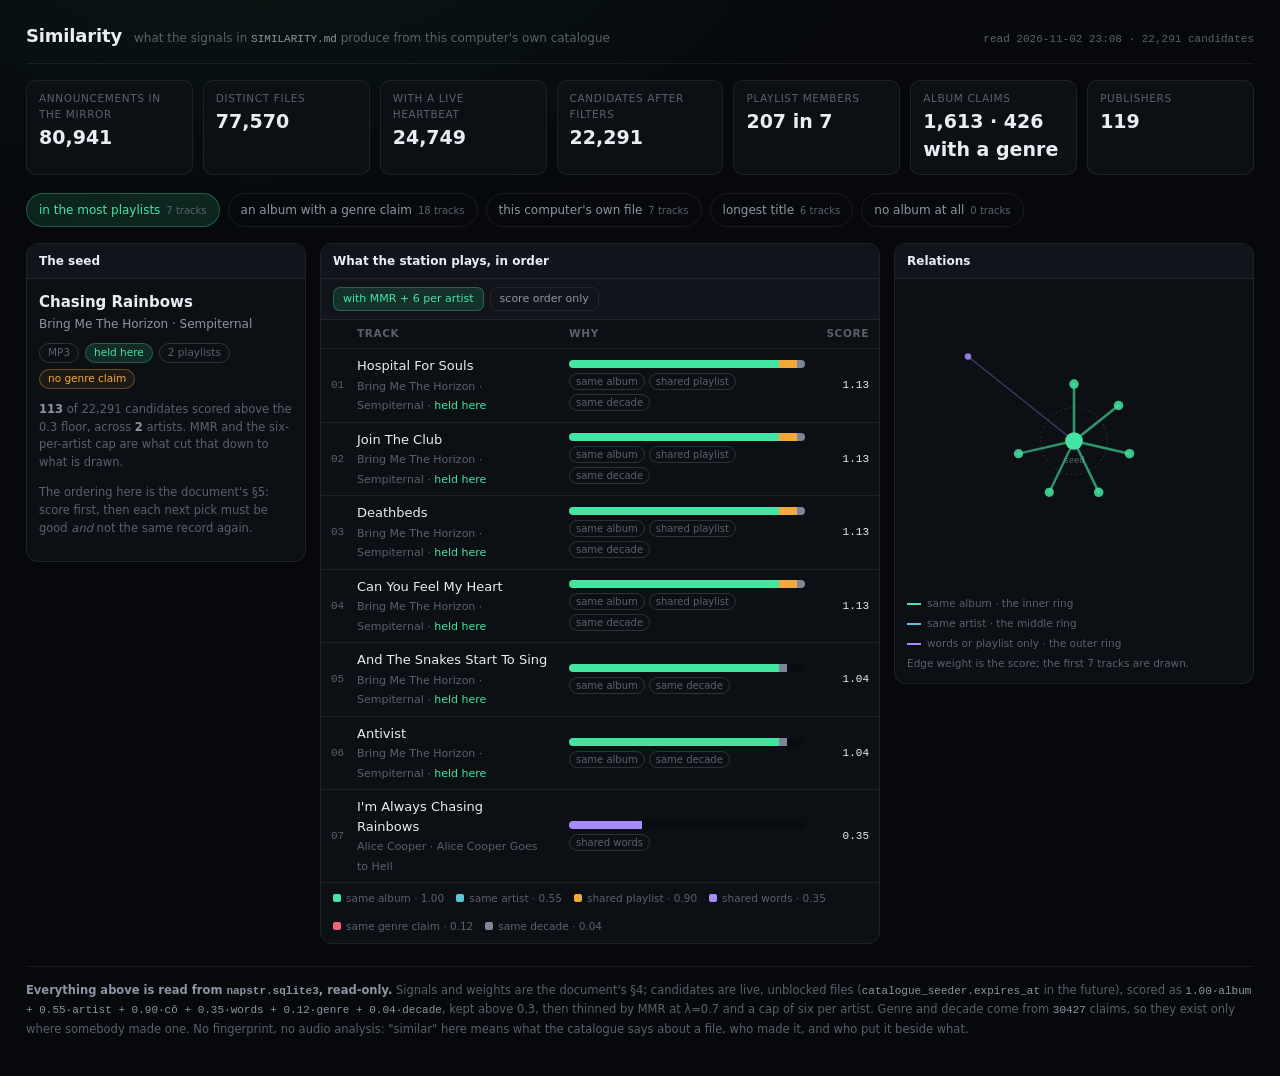
==== docs/similarity-demo.html @ 87693406 "Show what the similarity document produces, from the real catalogue The document is a design, and a " ====
<!doctype html>
<html lang="en">
  <head>
    <meta charset="utf-8" />
    <meta name="viewport" content="width=device-width, initial-scale=1" />
    <title>Deadwax similarity — what the catalogue actually produces</title>
    <style>
      :root {
        --bg: #06080b; --panel: #0c0f14; --raised: #11151b; --sunken: #090c10;
        --line: rgba(255, 255, 255, 0.075); --line-strong: rgba(255, 255, 255, 0.14);
        --text: #e9edf4; --muted: #8d95a5; --dim: #59616f;
        --accent: #43e5a0; --accent-soft: rgba(67, 229, 160, 0.13); --accent-line: rgba(67, 229, 160, 0.3);
        --warn: #f2a93b; --mono: ui-monospace, "Cascadia Mono", Consolas, monospace;
        --album: #43e5a0; --artist: #58c7d8; --co: #f2a93b; --words: #a68bff; --genre: #f2617a; --decade: #7d8798;
      }
      * { box-sizing: border-box; }
      body {
        margin: 0; background: radial-gradient(900px 500px at 20% -10%, rgba(67, 229, 160, 0.08), transparent 70%), var(--bg);
        color: var(--text); font: 13px/1.5 Inter, "Segoe UI", system-ui, sans-serif;
      }
      .wrap { max-width: 1720px; margin: 0 auto; padding: 22px 26px 40px; }
      header.top { display: flex; align-items: baseline; gap: 12px; padding-bottom: 14px; border-bottom: 1px solid var(--line); }
      header.top b { font-size: 18px; letter-spacing: -0.01em; }
      header.top small { color: var(--dim); font-size: 12px; }
      header.top .stamp { margin-inline-start: auto; color: var(--dim); font-family: var(--mono); font-size: 11px; }
      .strip { display: grid; grid-template-columns: repeat(auto-fit, minmax(150px, 1fr)); gap: 10px; margin: 16px 0 18px; }
      .kpi { padding: 10px 12px; background: var(--panel); border: 1px solid var(--line); border-radius: 10px; }
      .kpi span { display: block; color: var(--dim); font-size: 10.5px; letter-spacing: .06em; text-transform: uppercase; }
      .kpi b { font-size: 19px; font-weight: 600; }
      .chips { display: flex; flex-wrap: wrap; gap: 8px; margin-bottom: 16px; }
      .chip {
        padding: 7px 12px; border-radius: 999px; border: 1px solid var(--line); background: transparent;
        color: var(--muted); font: inherit; font-size: 12px; cursor: pointer;
      }
      .chip.on { color: var(--accent); border-color: var(--accent-line); background: var(--accent-soft); }
      .chip small { color: var(--dim); margin-inline-start: 6px; }
      .grid { display: grid; grid-template-columns: minmax(0, 280px) minmax(0, 1fr) minmax(0, 360px); gap: 14px; align-items: start; }
      /* A narrow window puts the relation map under the list rather than leaving
         the station three hundred pixels wide. */
      @media (max-width: 1250px) {
        .grid { grid-template-columns: minmax(0, 240px) minmax(0, 1fr); }
        .grid > section:last-child { grid-column: 1 / -1; }
        .grid > section:last-child #map svg { max-width: 460px; margin: 0 auto; display: block; }
      }
      @media (max-width: 780px) {
        .grid { grid-template-columns: minmax(0, 1fr); }
        .grid > section:last-child { grid-column: auto; }
      }
      .card { background: var(--panel); border: 1px solid var(--line); border-radius: 12px; overflow: hidden; }
      .card > h2 {
        margin: 0; padding: 8px 12px; border-bottom: 1px solid var(--line);
        background: var(--raised); font-size: 12px; font-weight: 600;
      }
      .card .body { padding: 12px; }
      .seed-title { font-size: 15px; font-weight: 600; }
      .seed-sub { color: var(--muted); font-size: 12px; margin-top: 2px; }
      .facts { display: flex; flex-wrap: wrap; gap: 6px; margin-top: 10px; }
      .fact { padding: 1px 8px; border: 1px solid var(--line-strong); border-radius: 999px; color: var(--dim); font-size: 10.5px; }
      .fact.on { color: var(--accent); border-color: var(--accent-line); background: var(--accent-soft); }
      .fact.off { color: var(--warn); border-color: rgba(242, 169, 59, .35); background: rgba(242, 169, 59, .08); }
      .note { margin-top: 12px; color: var(--dim); font-size: 11.5px; line-height: 1.55; }
      .note b { color: var(--muted); font-weight: 600; }
      .modes { display: flex; gap: 6px; padding: 8px 12px; border-bottom: 1px solid var(--line); background: var(--raised); }
      .modes button {
        padding: 3px 9px; border-radius: 7px; border: 1px solid var(--line); background: none;
        color: var(--muted); font: inherit; font-size: 11px; cursor: pointer;
      }
      .modes button.on { color: var(--accent); border-color: var(--accent-line); background: var(--accent-soft); }
      table { width: 100%; border-collapse: collapse; table-layout: fixed; }
      th { padding: 6px 10px; text-align: start; color: var(--dim); font-size: 10.5px; font-weight: 600; letter-spacing: .06em; text-transform: uppercase; border-bottom: 1px solid var(--line); }
      td { padding: 7px 10px; border-bottom: 1px solid var(--line); vertical-align: middle; }
      tr:last-child td { border-bottom: 0; }
      .num { width: 26px; color: var(--dim); font-family: var(--mono); font-size: 11px; }
      .track b { display: block; font-weight: 500; }
      .track small { color: var(--dim); font-size: 11px; }
      .bar { display: flex; height: 8px; border-radius: 999px; overflow: hidden; background: var(--sunken); width: 100%; }
      .bar i { display: block; height: 100%; }
      .score { text-align: end; white-space: nowrap; font-family: var(--mono); font-size: 11px; color: var(--text); }
      .legend { display: flex; flex-wrap: wrap; gap: 12px; padding: 8px 12px; border-top: 1px solid var(--line); color: var(--dim); font-size: 10.5px; }
      .legend i { display: inline-block; width: 8px; height: 8px; border-radius: 2px; margin-inline-end: 5px; }
      .empty { padding: 22px 14px; color: var(--dim); text-align: center; }
      svg .edge { stroke-linecap: round; }
      svg text { fill: var(--dim); font-size: 9px; font-family: var(--mono); }
      .map-legend { display: flex; flex-direction: column; gap: 4px; padding: 0 12px 12px; color: var(--dim); font-size: 10.5px; }
      .map-legend i { display: inline-block; width: 14px; height: 2px; margin-inline-end: 6px; vertical-align: middle; }
      .why { display: flex; flex-wrap: wrap; gap: 4px; margin-top: 5px; }
      .why span { padding: 0 6px; border: 1px solid var(--line-strong); border-radius: 999px; color: var(--dim); font-size: 10px; white-space: nowrap; }
      footer { margin-top: 22px; color: var(--dim); font-size: 11.5px; line-height: 1.6; border-top: 1px solid var(--line); padding-top: 14px; }
      footer b { color: var(--muted); }
      code { color: var(--muted); font-family: var(--mono); font-size: 11px; }
    </style>
  </head>
  <body>
    <div class="wrap">
      <header class="top">
        <b>Similarity</b>
        <small>what the signals in <code>SIMILARITY.md</code> produce from this computer's own catalogue</small>
        <span class="stamp" id="stamp"></span>
      </header>

      <div class="strip" id="strip"></div>
      <div class="chips" id="chips"></div>

      <div class="grid">
        <section class="card">
          <h2>The seed</h2>
          <div class="body" id="seed"></div>
        </section>

        <section class="card">
          <h2>What the station plays, in order</h2>
          <div class="modes" id="modes"></div>
          <table>
            <thead><tr><th class="num"></th><th style="width:38%">Track</th><th style="width:auto">Why</th><th style="width:64px;text-align:end">Score</th></tr></thead>
            <tbody id="rows"></tbody>
          </table>
          <div class="legend" id="legend"></div>
        </section>

        <section class="card">
          <h2>Relations</h2>
          <div class="body" style="padding-bottom:0"><div id="map"></div></div>
          <div class="map-legend" id="mapLegend"></div>
        </section>
      </div>

      <footer id="footer"></footer>
    </div>

    <script id="data" type="application/json">{
 "generatedAt": "2026-11-02 23:08",
 "weights": {
  "album": 1.0,
  "artist": 0.55,
  "co": 0.9,
  "words": 0.35,
  "genre": 0.12,
  "decade": 0.04
 },
 "floor": 0.3,
 "mmr": 0.7,
 "inventory": {
  "announcements": 80941,
  "distinctFiles": 77570,
  "withHeartbeat": 24749,
  "candidates": 22291,
  "playlists": 7,
  "playlistMembers": 207,
  "albumClaims": 1613,
  "albumsWithGenre": 426,
  "localFiles": 3191,
  "authors": 119
 },
 "seeds": [
  {
   "label": "in the most playlists",
   "fileId": "7711cdb60b5cb459e7b67d92c53d3a8ac393589c94df16e5588359623616b204",
   "title": "Chasing Rainbows",
   "artist": "Bring Me The Horizon",
   "album": "Sempiternal",
   "format": "MP3",
   "local": true,
   "playlists": 2,
   "genre": "",
   "candidatesAboveFloor": 113,
   "artistsAboveFloor": 2,
   "raw": [
    {
     "fileId": "f35975595b1908e1fe745bef2d6c3eb0339e9231aa3fdbfcd1ba81eb8658a858",
     "parts": {
      "album": 1.0,
      "co": 0.08571428571428573,
      "decade": 0.04
     },
     "score": 1.1257,
     "title": "Hospital For Souls",
     "artist": "Bring Me The Horizon",
     "album": "Sempiternal",
     "format": "MP3",
     "local": true
    },
    {
     "fileId": "c2782d8a13240df974df1314ca14f13d91ab606160c4cb0734193cbcddf23a07",
     "parts": {
      "album": 1.0,
      "co": 0.08571428571428573,
      "decade": 0.04
     },
     "score": 1.1257,
     "title": "Join The Club",
     "artist": "Bring Me The Horizon",
     "album": "Sempiternal",
     "format": "MP3",
     "local": true
    },
    {
     "fileId": "5c4984a1d29badafd92f5075010565c534988786efbfc88745caa8a93e073d22",
     "parts": {
      "album": 1.0,
      "co": 0.08571428571428573,
      "decade": 0.04
     },
     "score": 1.1257,
     "title": "Deathbeds",
     "artist": "Bring Me The Horizon",
     "album": "Sempiternal",
     "format": "MP3",
     "local": true
    },
    {
     "fileId": "acbe0ae76d1484fe6afacbae5898b43c2e3be56c2b5740bcbe0db4fac5802be3",
     "parts": {
      "album": 1.0,
      "co": 0.08571428571428573,
      "decade": 0.04
     },
     "score": 1.1257,
     "title": "Can You Feel My Heart",
     "artist": "Bring Me The Horizon",
     "album": "Sempiternal",
     "format": "MP3",
     "local": true
    },
    {
     "fileId": "3343fbc0588316b06a534710c046804e272998460580d0f329a921f55ecbe715",
     "parts": {
      "album": 1.0,
      "decade": 0.04
     },
     "score": 1.04,
     "title": "And The Snakes Start To Sing",
     "artist": "Bring Me The Horizon",
     "album": "Sempiternal",
     "format": "MP3",
     "local": true
    },
    {
     "fileId": "cff21edd9f43525729a372ccf31892176c3cf2191eab6d6b9f045b2109dcbac1",
     "parts": {
      "album": 1.0,
      "decade": 0.04
     },
     "score": 1.04,
     "title": "Antivist",
     "artist": "Bring Me The Horizon",
     "album": "Sempiternal",
     "format": "MP3",
     "local": true
    },
    {
     "fileId": "177b2ec90c9dd39ed23e148bacf4f56a559f3469836975d878c0799db1ada899",
     "parts": {
      "album": 1.0,
      "decade": 0.04
     },
     "score": 1.04,
     "title": "Go To Hell, For Heaven's Sake",
     "artist": "Bring Me The Horizon",
     "album": "Sempiternal",
     "format": "MP3",
     "local": true
    },
    {
     "fileId": "8edd82f776d74c23b446672716fbeb42ca1ce06fe5b02da83f339e7b2e83e14c",
     "parts": {
      "album": 1.0,
      "decade": 0.04
     },
     "score": 1.04,
     "title": "Sleepwalking",
     "artist": "Bring Me The Horizon",
     "album": "Sempiternal",
     "format": "MP3",
     "local": true
    },
    {
     "fileId": "95a58405b3fda14aa5497fcaab531ea077b6e607984bf968b8375d86223b73e1",
     "parts": {
      "album": 1.0,
      "decade": 0.04
     },
     "score": 1.04,
     "title": "Seen It All Before",
     "artist": "Bring Me The Horizon",
     "album": "Sempiternal",
     "format": "MP3",
     "local": true
    },
    {
     "fileId": "fdc5fbad0d63fe16057016ac4f9f2a6bfaa5cbc0026d80512156093fbdad9884",
     "parts": {
      "album": 1.0,
      "decade": 0.04
     },
     "score": 1.04,
     "title": "The House Of Wolves",
     "artist": "Bring Me The Horizon",
     "album": "Sempiternal",
     "format": "MP3",
     "local": true
    },
    {
     "fileId": "c5be98281739cb58f9a6721faef29d25cac915a3aacf55ff53ecb30e937ae623",
     "parts": {
      "album": 1.0,
      "decade": 0.04
     },
     "score": 1.04,
     "title": "Crooked Young",
     "artist": "Bring Me The Horizon",
     "album": "Sempiternal",
     "format": "MP3",
     "local": true
    },
    {
     "fileId": "6ac02092ea908c6b3b58ef36d8387110473d091e363d0396a85648cccade100c",
     "parts": {
      "album": 1.0,
      "decade": 0.04
     },
     "score": 1.04,
     "title": "Shadow Moses",
     "artist": "Bring Me The Horizon",
     "album": "Sempiternal",
     "format": "MP3",
     "local": true
    },
    {
     "fileId": "21b6bd531ac4a98ffe10b35c95840afa9ee9d7e400004dde10f1f4d7cfc6f920",
     "parts": {
      "album": 1.0,
      "decade": 0.04
     },
     "score": 1.04,
     "title": "Empire (Let Them Sing)",
     "artist": "Bring Me The Horizon",
     "album": "Sempiternal",
     "format": "MP3",
     "local": true
    },
    {
     "fileId": "c7fce3b9e9210c0ac76b303bd656575f90de2610cdfa1600e151c230215110ad",
     "parts": {
      "artist": 0.55,
      "co": 0.08571428571428573,
      "decade": 0.04
     },
     "score": 0.6757,
     "title": "I Don't Know What To Say",
     "artist": "Bring Me The Horizon",
     "album": "Amo",
     "format": "MP3",
     "local": true
    },
    {
     "fileId": "77b50b88ca812d9e0f7b932651d4a356523ccdba5988d8db914e64157909d7de",
     "parts": {
      "artist": 0.55,
      "co": 0.08571428571428573,
      "decade": 0.04
     },
     "score": 0.6757,
     "title": "Heavy Metal",
     "artist": "Bring Me The Horizon",
     "album": "Amo",
     "format": "MP3",
     "local": true
    },
    {
     "fileId": "bbd2b57c2fa6e7ada0186f22f79bce23e5f096ea8a8bc4a98a9835c05fd6bef4",
     "parts": {
      "artist": 0.55,
      "co": 0.08571428571428573,
      "decade": 0.04
     },
     "score": 0.6757,
     "title": "Crucify Me",
     "artist": "Bring Me The Horizon",
     "album": "There Is A Hell Believe Me I've Seen It. There Is a Heaven Let's Keep It A Secret.",
     "format": "MP3",
     "local": true
    },
    {
     "fileId": "96ca9ed5731ffd45c7443e44d45dfd8ef56dabd43c7cdf365d1e6a0a6a33cfc7",
     "parts": {
      "artist": 0.55,
      "co": 0.08571428571428573,
      "decade": 0.04
     },
     "score": 0.6757,
     "title": "Oh No",
     "artist": "Bring Me The Horizon",
     "album": "That's The Spirit",
     "format": "MP3",
     "local": true
    },
    {
     "fileId": "6a0477bb4f2cc72c6d25620a1ac5cf29d28be0fa004cf06797cc3c22dfc8a433",
     "parts": {
      "artist": 0.55,
      "co": 0.08571428571428573,
      "decade": 0.04
     },
     "score": 0.6757,
     "title": "The Fox And The Wolf",
     "artist": "Bring Me The Horizon",
     "album": "There Is A Hell Believe Me I've Seen It. There Is a Heaven Let's Keep It A Secret.",
     "format": "MP3",
     "local": true
    },
    {
     "fileId": "6e4c312e7184af92fa2df1ff7fbd7c963451af0cbd6bba8d301fcf2cc4cca0b5",
     "parts": {
      "artist": 0.55,
      "co": 0.08571428571428573,
      "decade": 0.04
     },
     "score": 0.6757,
     "title": "Mother Tongue",
     "artist": "Bring Me The Horizon",
     "album": "Amo",
     "format": "MP3",
     "local": true
    },
    {
     "fileId": "f77670e2cb1641455da8aad30c55179c6a04fedcda4b92d44f117aa8d6d08585",
     "parts": {
      "artist": 0.55,
      "co": 0.08571428571428573
     },
     "score": 0.6357,
     "title": "R.I.P. (Duskcore Remix)",
     "artist": "Bring Me The Horizon",
     "album": "Post Human: Nex Gen",
     "format": "MP3",
     "local": true
    },
    {
     "fileId": "35c6253e10668c7d60dc0fce96bb52bbf35cb2eda725fe85deb7000520b69374",
     "parts": {
      "artist": 0.55,
      "co": 0.08571428571428573
     },
     "score": 0.6357,
     "title": "(OST) P.U.S.S.-E",
     "artist": "Bring Me The Horizon",
     "album": "Post Human: Nex Gen",
     "format": "MP3",
     "local": true
    },
    {
     "fileId": "4ef0adb362ffcf2117eb5533224700f7bd5c63a4f7e2d60c643632c5a3eb97ef",
     "parts": {
      "artist": 0.55,
      "co": 0.08571428571428573
     },
     "score": 0.6357,
     "title": "Die4U",
     "artist": "Bring Me The Horizon",
     "album": "Post Human: Nex Gen",
     "format": "MP3",
     "local": true
    },
    {
     "fileId": "b81cea90556cdb4244ac5c51c34f739851deb3cc059c303ef942b63f0178f6ec",
     "parts": {
      "artist": 0.55,
      "co": 0.08571428571428573
     },
     "score": 0.6357,
     "title": "Dig It",
     "artist": "Bring Me The Horizon",
     "album": "Post Human: Nex Gen",
     "format": "MP3",
     "local": true
    },
    {
     "fileId": "681124b0be0767a2d764a45f668252b7629fb2c6acc8331510837102f1ddd348",
     "parts": {
      "artist": 0.55,
      "co": 0.08571428571428573
     },
     "score": 0.6357,
     "title": "Amen!",
     "artist": "Bring Me The Horizon",
     "album": "Post Human: Nex Gen",
     "format": "MP3",
     "local": true
    }
   ],
   "station": [
    {
     "fileId": "f35975595b1908e1fe745bef2d6c3eb0339e9231aa3fdbfcd1ba81eb8658a858",
     "parts": {
      "album": 1.0,
      "co": 0.08571428571428573,
      "decade": 0.04
     },
     "score": 1.1257,
     "title": "Hospital For Souls",
     "artist": "Bring Me The Horizon",
     "album": "Sempiternal",
     "format": "MP3",
     "local": true
    },
    {
     "fileId": "c2782d8a13240df974df1314ca14f13d91ab606160c4cb0734193cbcddf23a07",
     "parts": {
      "album": 1.0,
      "co": 0.08571428571428573,
      "decade": 0.04
     },
     "score": 1.1257,
     "title": "Join The Club",
     "artist": "Bring Me The Horizon",
     "album": "Sempiternal",
     "format": "MP3",
     "local": true
    },
    {
     "fileId": "5c4984a1d29badafd92f5075010565c534988786efbfc88745caa8a93e073d22",
     "parts": {
      "album": 1.0,
      "co": 0.08571428571428573,
      "decade": 0.04
     },
     "score": 1.1257,
     "title": "Deathbeds",
     "artist": "Bring Me The Horizon",
     "album": "Sempiternal",
     "format": "MP3",
     "local": true
    },
    {
     "fileId": "acbe0ae76d1484fe6afacbae5898b43c2e3be56c2b5740bcbe0db4fac5802be3",
     "parts": {
      "album": 1.0,
      "co": 0.08571428571428573,
      "decade": 0.04
     },
     "score": 1.1257,
     "title": "Can You Feel My Heart",
     "artist": "Bring Me The Horizon",
     "album": "Sempiternal",
     "format": "MP3",
     "local": true
    },
    {
     "fileId": "3343fbc0588316b06a534710c046804e272998460580d0f329a921f55ecbe715",
     "parts": {
      "album": 1.0,
      "decade": 0.04
     },
     "score": 1.04,
     "title": "And The Snakes Start To Sing",
     "artist": "Bring Me The Horizon",
     "album": "Sempiternal",
     "format": "MP3",
     "local": true
    },
    {
     "fileId": "cff21edd9f43525729a372ccf31892176c3cf2191eab6d6b9f045b2109dcbac1",
     "parts": {
      "album": 1.0,
      "decade": 0.04
     },
     "score": 1.04,
     "title": "Antivist",
     "artist": "Bring Me The Horizon",
     "album": "Sempiternal",
     "format": "MP3",
     "local": true
    },
    {
     "fileId": "c4a1043580c0bee2d246ac2beb926887112fb729000aa131346d7f9b0c3688d3",
     "parts": {
      "words": 0.35
     },
     "score": 0.35,
     "title": "I'm Always Chasing Rainbows",
     "artist": "Alice Cooper",
     "album": "Alice Cooper Goes to Hell",
     "format": "FLAC",
     "local": false
    }
   ]
  },
  {
   "label": "an album with a genre claim",
   "fileId": "4f6e64418e2d5d5c8b0dc632f5029d3075c2bf6a1e8dc6337635bd761927e7b5",
   "title": "Maybe",
   "artist": "Will Smith",
   "album": "Born To Reign",
   "format": "MP3",
   "local": false,
   "playlists": 0,
   "genre": "rap",
   "candidatesAboveFloor": 39,
   "artistsAboveFloor": 5,
   "raw": [
    {
     "fileId": "379c72ded26bfdac8c6e7c1ef82acb82fd1c1d64287f2c38484c597c863c8aad",
     "parts": {
      "album": 1.0,
      "genre": 0.12,
      "decade": 0.04
     },
     "score": 1.16,
     "title": "Block Party",
     "artist": "Will Smith",
     "album": "Born To Reign",
     "format": "MP3",
     "local": false
    },
    {
     "fileId": "23976254f3856423b5b6d53810c6a777ba1554b8917890c67eb4b68d376d4f11",
     "parts": {
      "album": 1.0,
      "genre": 0.12,
      "decade": 0.04
     },
     "score": 1.16,
     "title": "I Gotta Go Home",
     "artist": "Will Smith",
     "album": "Born To Reign",
     "format": "MP3",
     "local": false
    },
    {
     "fileId": "25ad134f142eb16d1e01c1a1cb4ef8fa05abd85488941e357057e5504e369e3c",
     "parts": {
      "album": 1.0,
      "genre": 0.12,
      "decade": 0.04
     },
     "score": 1.16,
     "title": "1000 Kisses feat. Jada",
     "artist": "Will Smith",
     "album": "Born To Reign",
     "format": "MP3",
     "local": false
    },
    {
     "fileId": "4d61ff0fbb914fb34cb2b44ee67a42cfa26d22450bb67739255d7b2c4497285e",
     "parts": {
      "artist": 0.55,
      "genre": 0.12
     },
     "score": 0.67,
     "title": "Who Am I",
     "artist": "Will Smith",
     "album": "Willennium",
     "format": "MP3",
     "local": false
    },
    {
     "fileId": "326634545218ff9ebe8148c696c5d0d35b2839e5ee745cfb59ba366cf8a0d0a7",
     "parts": {
      "artist": 0.55,
      "genre": 0.12
     },
     "score": 0.67,
     "title": "Freakin' It",
     "artist": "Will Smith",
     "album": "Willennium",
     "format": "MP3",
     "local": false
    },
    {
     "fileId": "933f1dd114eaaed63ef4ce39790f4ef15f920392cc9985cfe247a12f10fddece",
     "parts": {
      "artist": 0.55,
      "genre": 0.12
     },
     "score": 0.67,
     "title": "Da Butta",
     "artist": "Will Smith",
     "album": "Willennium",
     "format": "MP3",
     "local": false
    },
    {
     "fileId": "41ed3ae6920d3ea0c1c85094d5240a02e9cded141a7c74864e5c5b89b9fca2b3",
     "parts": {
      "artist": 0.55,
      "genre": 0.12
     },
     "score": 0.67,
     "title": "La Fiesta",
     "artist": "Will Smith",
     "album": "Willennium",
     "format": "MP3",
     "local": false
    },
    {
     "fileId": "377d08cfd98823064885a86debff7badf5629d1b81a4f74fab906c9f1ecdfed7",
     "parts": {
      "artist": 0.55,
      "genre": 0.12
     },
     "score": 0.67,
     "title": "No More",
     "artist": "Will Smith",
     "album": "Willennium",
     "format": "MP3",
     "local": false
    },
    {
     "fileId": "38d53960063aae5f4f57bdb30d03623f7cb86c62f998513f9a5461ebcbd4535a",
     "parts": {
      "artist": 0.55,
      "genre": 0.12
     },
     "score": 0.67,
     "title": "Wild Wild West",
     "artist": "Will Smith",
     "album": "Willennium",
     "format": "MP3",
     "local": false
    },
    {
     "fileId": "61731e0128a6e886b75fc33963731a5b3f7e831249b9f27b883dbf6b3e0a82e1",
     "parts": {
      "artist": 0.55,
      "genre": 0.12
     },
     "score": 0.67,
     "title": "Will 2k",
     "artist": "Will Smith",
     "album": "Willennium",
     "format": "MP3",
     "local": false
    },
    {
     "fileId": "2887cbc8f5fb2961d04e1f80597f8f9fa9a5186217b9970e2750ebd61540147e",
     "parts": {
      "artist": 0.55,
      "genre": 0.12
     },
     "score": 0.67,
     "title": "I'm Comin'",
     "artist": "Will Smith",
     "album": "Willennium",
     "format": "MP3",
     "local": false
    },
    {
     "fileId": "09947a4ff89cccfd83ebc8ec3801c948b9f5b66df47f81aad61ee5c52199d244",
     "parts": {
      "artist": 0.55,
      "genre": 0.12
     },
     "score": 0.67,
     "title": "Can You Feel Me",
     "artist": "Will Smith",
     "album": "Willennium",
     "format": "MP3",
     "local": false
    },
    {
     "fileId": "592f7f8c13e55fbd1031c45ef02cb83df93d8f24af95cadde6dad9499e2fd314",
     "parts": {
      "artist": 0.55,
      "decade": 0.04
     },
     "score": 0.59,
     "title": "Just Cruisin'",
     "artist": "Will Smith",
     "album": "Greatest Hits",
     "format": "MP3",
     "local": false
    },
    {
     "fileId": "5674b83bab2e5befb74f1f7577756799cf6b1b1b712b6d4d2f76c52e510a0bd9",
     "parts": {
      "artist": 0.55,
      "decade": 0.04
     },
     "score": 0.59,
     "title": "Girls Ain't Nothing but Trouble [1988 Extended Remix]",
     "artist": "Will Smith",
     "album": "Greatest Hits",
     "format": "MP3",
     "local": false
    },
    {
     "fileId": "77db7fce842a6f4aee532b6fa7f9766e030255a0ad665cd0671ed33ba3710d5a",
     "parts": {
      "artist": 0.55,
      "decade": 0.04
     },
     "score": 0.59,
     "title": "Summertime",
     "artist": "Will Smith",
     "album": "Greatest Hits",
     "format": "MP3",
     "local": false
    },
    {
     "fileId": "5927f2fa593a7cb417455fda26e2bf9d802fbdb44e6abdc38df157368d1fe4e1",
     "parts": {
      "artist": 0.55,
      "decade": 0.04
     },
     "score": 0.59,
     "title": "The Fresh Prince of Bel Air",
     "artist": "Will Smith",
     "album": "Greatest Hits",
     "format": "MP3",
     "local": false
    },
    {
     "fileId": "f37cb7ca599f496dbd64ce1253ac1ef971febff9fd6ad049d6cc7c9ed8efa1f0",
     "parts": {
      "artist": 0.55,
      "decade": 0.04
     },
     "score": 0.59,
     "title": "The Fresh Prince Of Bel Air",
     "artist": "Will Smith",
     "album": "Greatest Hits",
     "format": "MP3",
     "local": false
    },
    {
     "fileId": "81384718ab006926cad62d13c50ee5942b4eae7734ef027adcb1c9575057f40d",
     "parts": {
      "artist": 0.55,
      "decade": 0.04
     },
     "score": 0.59,
     "title": "Freakin' It",
     "artist": "Will Smith",
     "album": "Greatest Hits",
     "format": "MP3",
     "local": true
    },
    {
     "fileId": "0a1dc070f710e02430c3ec293645f133ede1bf1ebe3a1b780fa6d0c017d4039b",
     "parts": {
      "artist": 0.55,
      "decade": 0.04
     },
     "score": 0.59,
     "title": "Men In Black",
     "artist": "Will Smith",
     "album": "Greatest Hits",
     "format": "MP3",
     "local": false
    },
    {
     "fileId": "394a7f0e9dce837e0659a48999c9cc48f65e8a6804afeda6bfd830724e814841",
     "parts": {
      "artist": 0.55
     },
     "score": 0.55,
     "title": "It's all good",
     "artist": "Will smith",
     "album": "Big willie style",
     "format": "MP3",
     "local": false
    },
    {
     "fileId": "500b29246c02a7f8060126acd871c1d4061fca21cc01ddb938b15c36ede77d28",
     "parts": {
      "artist": 0.55
     },
     "score": 0.55,
     "title": "Keith b-real II (Interlude)",
     "artist": "Will smith",
     "album": "Big willie style",
     "format": "MP3",
     "local": false
    },
    {
     "fileId": "41cba701acc52fe38ba4b1d7045e1c5ca0d9dd8ebf6d88a38548a3f2c55e6aed",
     "parts": {
      "artist": 0.55
     },
     "score": 0.55,
     "title": "I loved you",
     "artist": "Will smith",
     "album": "Big willie style",
     "format": "MP3",
     "local": false
    },
    {
     "fileId": "56467a2e6bf845e3f5509fa6066bfe98aa33b541c9adc8bdd8b61cf17e7b76d1",
     "parts": {
      "artist": 0.55
     },
     "score": 0.55,
     "title": "Yes yes y'all (Feat Camp lo)",
     "artist": "Will smith",
     "album": "Big willie style",
     "format": "MP3",
     "local": false
    },
    {
     "fileId": "4e676543d5078d1f0ad64a9fafcb886b0d0d0ef354f78d998076078396402db3",
     "parts": {
      "artist": 0.55
     },
     "score": 0.55,
     "title": "Candy (Feat Larry blackmon & Cameo)",
     "artist": "Will smith",
     "album": "Big willie style",
     "format": "MP3",
     "local": false
    }
   ],
   "station": [
    {
     "fileId": "379c72ded26bfdac8c6e7c1ef82acb82fd1c1d64287f2c38484c597c863c8aad",
     "parts": {
      "album": 1.0,
      "genre": 0.12,
      "decade": 0.04
     },
     "score": 1.16,
     "title": "Block Party",
     "artist": "Will Smith",
     "album": "Born To Reign",
     "format": "MP3",
     "local": false
    },
    {
     "fileId": "23976254f3856423b5b6d53810c6a777ba1554b8917890c67eb4b68d376d4f11",
     "parts": {
      "album": 1.0,
      "genre": 0.12,
      "decade": 0.04
     },
     "score": 1.16,
     "title": "I Gotta Go Home",
     "artist": "Will Smith",
     "album": "Born To Reign",
     "format": "MP3",
     "local": false
    },
    {
     "fileId": "25ad134f142eb16d1e01c1a1cb4ef8fa05abd85488941e357057e5504e369e3c",
     "parts": {
      "album": 1.0,
      "genre": 0.12,
      "decade": 0.04
     },
     "score": 1.16,
     "title": "1000 Kisses feat. Jada",
     "artist": "Will Smith",
     "album": "Born To Reign",
     "format": "MP3",
     "local": false
    },
    {
     "fileId": "4d61ff0fbb914fb34cb2b44ee67a42cfa26d22450bb67739255d7b2c4497285e",
     "parts": {
      "artist": 0.55,
      "genre": 0.12
     },
     "score": 0.67,
     "title": "Who Am I",
     "artist": "Will Smith",
     "album": "Willennium",
     "format": "MP3",
     "local": false
    },
    {
     "fileId": "99bea747e933e2f2019491d1a3aabda24f1f441b9da9b4b10ec8928307378fc5",
     "parts": {
      "words": 0.35,
      "decade": 0.04
     },
     "score": 0.39,
     "title": "Maybe Tomorrow (Jackson 5)",
     "artist": "Michael Jackson",
     "album": "Gold (Disc 1)",
     "format": "FLAC",
     "local": false
    },
    {
     "fileId": "304652e2848c39507af58c8dc8d6ffa51c8a82d426557bc7345334e81cad950f",
     "parts": {
      "words": 0.35,
      "decade": 0.04
     },
     "score": 0.39,
     "title": "Maybe I'm A Leo",
     "artist": "Deep Purple",
     "album": "Machine Head",
     "format": "FLAC",
     "local": false
    },
    {
     "fileId": "fd03de7f95db00293bcc14eda4ab7948b97ab885257951d7ec61a0b7b1b51117",
     "parts": {
      "words": 0.35,
      "decade": 0.04
     },
     "score": 0.39,
     "title": "Maybe This Time",
     "artist": "Frank Sinatra",
     "album": "Live From Las Vegas",
     "format": "MP3",
     "local": false
    },
    {
     "fileId": "592f7f8c13e55fbd1031c45ef02cb83df93d8f24af95cadde6dad9499e2fd314",
     "parts": {
      "artist": 0.55,
      "decade": 0.04
     },
     "score": 0.59,
     "title": "Just Cruisin'",
     "artist": "Will Smith",
     "album": "Greatest Hits",
     "format": "MP3",
     "local": false
    },
    {
     "fileId": "71333db700aca4822bd48b0f206d3056c2504b112220b46083c95d01ba4d841e",
     "parts": {
      "words": 0.35
     },
     "score": 0.35,
     "title": "Maybe Tomorrow",
     "artist": "Jackson 5",
     "album": "The Best Of Jackson 5 (20th Century Masters - The Millenium Collection)",
     "format": "FLAC",
     "local": false
    },
    {
     "fileId": "99e126359f4abe410ff22d8761c9a10aa3ed30abecb285c7310467a2c8cf9acf",
     "parts": {
      "words": 0.35
     },
     "score": 0.35,
     "title": "14 - Maybe Tomorrow.flac",
     "artist": "",
     "album": "",
     "format": "FLAC",
     "local": false
    },
    {
     "fileId": "394a7f0e9dce837e0659a48999c9cc48f65e8a6804afeda6bfd830724e814841",
     "parts": {
      "artist": 0.55
     },
     "score": 0.55,
     "title": "It's all good",
     "artist": "Will smith",
     "album": "Big willie style",
     "format": "MP3",
     "local": false
    },
    {
     "fileId": "e514a0941a2a543e2e12a1ee3fb7d4bad7d4feb54629a2435541ff2e802ef818",
     "parts": {
      "words": 0.35,
      "decade": 0.04
     },
     "score": 0.39,
     "title": "Maybe Tomorrow - Sturken & Rogers Remix",
     "artist": "Michael Jackson",
     "album": "The Remix Suite",
     "format": "FLAC",
     "local": false
    },
    {
     "fileId": "3212c75d5fdc362440da1b77fd8e60fdb17f4a824c00e0c36d69cb4b52f054e4",
     "parts": {
      "words": 0.35
     },
     "score": 0.35,
     "title": "09 - Maybe This Time",
     "artist": "Frank Sinatra",
     "album": "Sinatra 80th Live In Concert",
     "format": "MP3",
     "local": false
    },
    {
     "fileId": "f0dbc0ca2f50460071ff5c3fcd35829e2e1dae727c42962599c6b443b33fddfb",
     "parts": {
      "words": 0.35
     },
     "score": 0.35,
     "title": "Maybe You'll Be There",
     "artist": "Frank Sinatra",
     "album": "Where Are You?",
     "format": "MP3",
     "local": false
    },
    {
     "fileId": "a7f21c8006d778cfe79f1aa77c6cedb6eed1029db3bf21b0015cad00052da934",
     "parts": {
      "words": 0.35
     },
     "score": 0.35,
     "title": "Maybe I'm A Leo",
     "artist": "Deep Purple",
     "album": "Live At The Olympia '96",
     "format": "MP3",
     "local": false
    },
    {
     "fileId": "8f6db72b36b2e78ed179d5899c1af7f2bd10ec7dcbf8320620833d4fdbb0f9c4",
     "parts": {
      "words": 0.35,
      "decade": 0.04
     },
     "score": 0.39,
     "title": "Maybe I'm A Leo (Quadrophoni..",
     "artist": "Deep Purple",
     "album": "Machine Head",
     "format": "MP3",
     "local": false
    },
    {
     "fileId": "5919f7aff572beb5a133af24ae764b27355c7f417e9d2cb7558724f408a820ed",
     "parts": {
      "words": 0.35,
      "decade": 0.04
     },
     "score": 0.39,
     "title": "Maybe I'm A Leo",
     "artist": "Deep Purple",
     "album": "Machine Head",
     "format": "MP3",
     "local": false
    },
    {
     "fileId": "bee00a58a9633b94864633b35f6d20fc94141c98ed713307bee27d6bdbbc94ba",
     "parts": {
      "words": 0.35,
      "decade": 0.04
     },
     "score": 0.39,
     "title": "Maybe I'm A Leo",
     "artist": "Deep Purple",
     "album": "Machine Head",
     "format": "MP3",
     "local": false
    }
   ]
  },
  {
   "label": "this computer's own file",
   "fileId": "0007f093baa25b6e0637acfc25805f504ceb55369c7d36f9f3580270af337147",
   "title": "All Good Soldiers",
   "artist": "Bad Religion",
   "album": "Recipe for Hate",
   "format": "MP3",
   "local": true,
   "playlists": 0,
   "genre": "rock",
   "candidatesAboveFloor": 77,
   "artistsAboveFloor": 2,
   "raw": [
    {
     "fileId": "0a9a7d478f5977d8b86fad0bee805033bd65a7903e7786e63d079518b2f2c000",
     "parts": {
      "album": 1.0,
      "genre": 0.12,
      "decade": 0.04
     },
     "score": 1.16,
     "title": "Struck a Nerve",
     "artist": "Bad Religion",
     "album": "Recipe for Hate",
     "format": "MP3",
     "local": true
    },
    {
     "fileId": "1d61993a697852b206b9c96f687c13b340abb79ec0474bae55af65353480a986",
     "parts": {
      "album": 1.0,
      "genre": 0.12,
      "decade": 0.04
     },
     "score": 1.16,
     "title": "Don’t Pray on Me",
     "artist": "Bad Religion",
     "album": "Recipe for Hate",
     "format": "MP3",
     "local": true
    },
    {
     "fileId": "260b40dcfcfe7b17e78cf58ef9188d496df259058c27f38ce90637b2296bab61",
     "parts": {
      "album": 1.0,
      "genre": 0.12,
      "decade": 0.04
     },
     "score": 1.16,
     "title": "Portrait of Authority",
     "artist": "Bad Religion",
     "album": "Recipe for Hate",
     "format": "MP3",
     "local": true
    },
    {
     "fileId": "24ec04895dc3d7d3cdbf45c716e6920a38b8c67960595fe13b2c8595c5a7888c",
     "parts": {
      "album": 1.0,
      "genre": 0.12,
      "decade": 0.04
     },
     "score": 1.16,
     "title": "Recipe for Hate",
     "artist": "Bad Religion",
     "album": "Recipe for Hate",
     "format": "MP3",
     "local": true
    },
    {
     "fileId": "3450107aad98e44350001d2cf3b21187ee9f4209d0a17ea854c7a84f1b8e0403",
     "parts": {
      "album": 1.0,
      "genre": 0.12,
      "decade": 0.04
     },
     "score": 1.16,
     "title": "My Poor Friend Me",
     "artist": "Bad Religion",
     "album": "Recipe for Hate",
     "format": "MP3",
     "local": true
    },
    {
     "fileId": "397aed034f7bd6b25921b71f4de10d57e7d5072a483f1d93ebf9d2c7345dbe0f",
     "parts": {
      "album": 1.0,
      "genre": 0.12,
      "decade": 0.04
     },
     "score": 1.16,
     "title": "American Jesus",
     "artist": "Bad Religion",
     "album": "Recipe for Hate",
     "format": "MP3",
     "local": true
    },
    {
     "fileId": "4dc06d8ea725dbf90e345b621216d92995ae8400f60483f3db5fa2ac75257539",
     "parts": {
      "album": 1.0,
      "genre": 0.12,
      "decade": 0.04
     },
     "score": 1.16,
     "title": "Watch It Die",
     "artist": "Bad Religion",
     "album": "Recipe for Hate",
     "format": "MP3",
     "local": true
    },
    {
     "fileId": "6efe00f9541dfa1e9adf5373116d53a1dc20e2132b558e0f6af5a058bd1c8520",
     "parts": {
      "album": 1.0,
      "genre": 0.12,
      "decade": 0.04
     },
     "score": 1.16,
     "title": "Modern Day Catastrophists",
     "artist": "Bad Religion",
     "album": "Recipe for Hate",
     "format": "MP3",
     "local": true
    },
    {
     "fileId": "64f90e0f3c85b6fbf580dc95346d1535c8f5a90671d24ea4a930d7bf50282632",
     "parts": {
      "album": 1.0,
      "genre": 0.12,
      "decade": 0.04
     },
     "score": 1.16,
     "title": "Skyscraper",
     "artist": "Bad Religion",
     "album": "Recipe for Hate",
     "format": "MP3",
     "local": true
    },
    {
     "fileId": "921d7d4cfe806cd225f6b3be287e9c516af867704ac1a3f4a78311b3a5764d48",
     "parts": {
      "album": 1.0,
      "genre": 0.12,
      "decade": 0.04
     },
     "score": 1.16,
     "title": "Man With a Mission",
     "artist": "Bad Religion",
     "album": "Recipe for Hate",
     "format": "MP3",
     "local": true
    },
    {
     "fileId": "baf6beb9d00c8f5a15f6fac7e73043df402debcddc6fe9997ce2df47d53b5c2b",
     "parts": {
      "album": 1.0,
      "genre": 0.12,
      "decade": 0.04
     },
     "score": 1.16,
     "title": "Stealth",
     "artist": "Bad Religion",
     "album": "Recipe for Hate",
     "format": "MP3",
     "local": true
    },
    {
     "fileId": "ca38e2a3e868b338ab8e228ab328ade30aa1d52aac4e03318efb3f6aca94046b",
     "parts": {
      "album": 1.0,
      "genre": 0.12,
      "decade": 0.04
     },
     "score": 1.16,
     "title": "Kerosene",
     "artist": "Bad Religion",
     "album": "Recipe for Hate",
     "format": "MP3",
     "local": true
    },
    {
     "fileId": "bb3003a95be9243a2a821f68ea1dffcc23b83583ce9ffcba0b3c0f6dcada15eb",
     "parts": {
      "album": 1.0,
      "genre": 0.12,
      "decade": 0.04
     },
     "score": 1.16,
     "title": "Lookin’ In",
     "artist": "Bad Religion",
     "album": "Recipe for Hate",
     "format": "MP3",
     "local": true
    },
    {
     "fileId": "695dc390b9764dfa3291aa5c50e744cd0eb01be15abe9a8860323953e7c51e42",
     "parts": {
      "artist": 0.55,
      "words": 0.08350794899709216,
      "genre": 0.12
     },
     "score": 0.7535,
     "title": "All There Is",
     "artist": "Bad Religion",
     "album": "The Empire Strikes First",
     "format": "MP3",
     "local": true
    },
    {
     "fileId": "04f1f0bcfe23e8b6fbe7483fa932a64d3b6bb620349d11dc3c9825c35eb5831a",
     "parts": {
      "artist": 0.55,
      "genre": 0.12,
      "decade": 0.04
     },
     "score": 0.71,
     "title": "The Handshake",
     "artist": "Bad Religion",
     "album": "Stranger Than Fiction",
     "format": "MP3",
     "local": true
    },
    {
     "fileId": "0b35f6f732015ec383a5c40871dd3b37cd4bb444d049e65829491f109abd9c75",
     "parts": {
      "artist": 0.55,
      "genre": 0.12,
      "decade": 0.04
     },
     "score": 0.71,
     "title": "Leave Mine to Me",
     "artist": "Bad Religion",
     "album": "Stranger Than Fiction",
     "format": "MP3",
     "local": true
    },
    {
     "fileId": "00afd6361acdb8d9d33f0c5f338d9f163e6378a89fb0054b612aa655161c6bc2",
     "parts": {
      "artist": 0.55,
      "genre": 0.12,
      "decade": 0.04
     },
     "score": 0.71,
     "title": "Operation Rescue",
     "artist": "Bad Religion",
     "album": "Against the Grain",
     "format": "MP3",
     "local": true
    },
    {
     "fileId": "0c99653c7c49f8e8c3177383cfafa8340fe0b29938a74638882a0dabfbda74f8",
     "parts": {
      "artist": 0.55,
      "genre": 0.12,
      "decade": 0.04
     },
     "score": 0.71,
     "title": "Unacceptable",
     "artist": "Bad Religion",
     "album": "Against the Grain",
     "format": "MP3",
     "local": true
    },
    {
     "fileId": "15931dda89c5afd2b9980ba2f05a617338cbd95e98eab4dbb3688b1bd67e19e3",
     "parts": {
      "artist": 0.55,
      "genre": 0.12,
      "decade": 0.04
     },
     "score": 0.71,
     "title": "Marked",
     "artist": "Bad Religion",
     "album": "Stranger Than Fiction",
     "format": "MP3",
     "local": true
    },
    {
     "fileId": "1bf1e5ff207742ee17bcd23452f2db0579e9fab6133369ab1e15280d90f76082",
     "parts": {
      "artist": 0.55,
      "genre": 0.12,
      "decade": 0.04
     },
     "score": 0.71,
     "title": "Incomplete",
     "artist": "Bad Religion",
     "album": "Stranger Than Fiction",
     "format": "MP3",
     "local": true
    },
    {
     "fileId": "1e1aa8b717e439f870afcac41816d16d5fb1746f93a7ea642af312986d97ffe6",
     "parts": {
      "artist": 0.55,
      "genre": 0.12,
      "decade": 0.04
     },
     "score": 0.71,
     "title": "Misery and Famine",
     "artist": "Bad Religion",
     "album": "Against the Grain",
     "format": "MP3",
     "local": true
    },
    {
     "fileId": "1e0ad635465f4b3fb0305bc07b9703ef0bf2230274c9343d8a238d02d7985e3c",
     "parts": {
      "artist": 0.55,
      "genre": 0.12,
      "decade": 0.04
     },
     "score": 0.71,
     "title": "21st Century (Digital Boy)",
     "artist": "Bad Religion",
     "album": "Stranger Than Fiction",
     "format": "MP3",
     "local": true
    },
    {
     "fileId": "2c2b6c96b8651cab03aba6b36aa81c9ea0d4075389cfcaedafda928a1cb1bb1d",
     "parts": {
      "artist": 0.55,
      "genre": 0.12,
      "decade": 0.04
     },
     "score": 0.71,
     "title": "God Song",
     "artist": "Bad Religion",
     "album": "Against the Grain",
     "format": "MP3",
     "local": true
    },
    {
     "fileId": "2fe1877a69999ace3f92c0b781b2a137b955afe495752a87a1818febe0cbcf97",
     "parts": {
      "artist": 0.55,
      "genre": 0.12,
      "decade": 0.04
     },
     "score": 0.71,
     "title": "News From the Front",
     "artist": "Bad Religion",
     "album": "Stranger Than Fiction",
     "format": "MP3",
     "local": true
    }
   ],
   "station": [
    {
     "fileId": "0a9a7d478f5977d8b86fad0bee805033bd65a7903e7786e63d079518b2f2c000",
     "parts": {
      "album": 1.0,
      "genre": 0.12,
      "decade": 0.04
     },
     "score": 1.16,
     "title": "Struck a Nerve",
     "artist": "Bad Religion",
     "album": "Recipe for Hate",
     "format": "MP3",
     "local": true
    },
    {
     "fileId": "1d61993a697852b206b9c96f687c13b340abb79ec0474bae55af65353480a986",
     "parts": {
      "album": 1.0,
      "genre": 0.12,
      "decade": 0.04
     },
     "score": 1.16,
     "title": "Don’t Pray on Me",
     "artist": "Bad Religion",
     "album": "Recipe for Hate",
     "format": "MP3",
     "local": true
    },
    {
     "fileId": "260b40dcfcfe7b17e78cf58ef9188d496df259058c27f38ce90637b2296bab61",
     "parts": {
      "album": 1.0,
      "genre": 0.12,
      "decade": 0.04
     },
     "score": 1.16,
     "title": "Portrait of Authority",
     "artist": "Bad Religion",
     "album": "Recipe for Hate",
     "format": "MP3",
     "local": true
    },
    {
     "fileId": "24ec04895dc3d7d3cdbf45c716e6920a38b8c67960595fe13b2c8595c5a7888c",
     "parts": {
      "album": 1.0,
      "genre": 0.12,
      "decade": 0.04
     },
     "score": 1.16,
     "title": "Recipe for Hate",
     "artist": "Bad Religion",
     "album": "Recipe for Hate",
     "format": "MP3",
     "local": true
    },
    {
     "fileId": "3450107aad98e44350001d2cf3b21187ee9f4209d0a17ea854c7a84f1b8e0403",
     "parts": {
      "album": 1.0,
      "genre": 0.12,
      "decade": 0.04
     },
     "score": 1.16,
     "title": "My Poor Friend Me",
     "artist": "Bad Religion",
     "album": "Recipe for Hate",
     "format": "MP3",
     "local": true
    },
    {
     "fileId": "397aed034f7bd6b25921b71f4de10d57e7d5072a483f1d93ebf9d2c7345dbe0f",
     "parts": {
      "album": 1.0,
      "genre": 0.12,
      "decade": 0.04
     },
     "score": 1.16,
     "title": "American Jesus",
     "artist": "Bad Religion",
     "album": "Recipe for Hate",
     "format": "MP3",
     "local": true
    },
    {
     "fileId": "56296aa4cd8f76c18ded04285b74db90ab610d7cba2155c09371f024e8037c69",
     "parts": {
      "words": 0.18837185259261877,
      "genre": 0.12
     },
     "score": 0.3084,
     "title": "All the Good Ones",
     "artist": "Weezer",
     "album": "Van Weezer",
     "format": "MP3",
     "local": true
    }
   ]
  },
  {
   "label": "longest title",
   "fileId": "e21987d4c143e0bcc652aab74f3a9cd86ce7e6dd9a06b22542e3f6dbe43c0fbb",
   "title": "The Big Medley - In the Flesh? / Carry on Wayward Son / Bohemian Rhapsody / Lovin, Touchin, Squeezin / Cruise Control / Turn It on Again (Live at Ronnie Scott's Jazz Club, London, England, UK, 1/31/1995)",
   "artist": "Dream Theater",
   "album": "A Change of Seasons",
   "format": "MP3",
   "local": false,
   "playlists": 0,
   "genre": "rock",
   "candidatesAboveFloor": 643,
   "artistsAboveFloor": 1,
   "raw": [
    {
     "fileId": "153e1b2280b6d27972a557cedaf4f1ed2bdfefdae23e3c18d62aec23d668adf3",
     "parts": {
      "album": 1.0,
      "words": 0.11553723459497095,
      "genre": 0.12,
      "decade": 0.04
     },
     "score": 1.2755,
     "title": "Led Zeppelin Medley - The Rover / Achilles Last Stand / The Song Remains the Same (Live at Ronnie Scott's Jazz Club, London, England, UK, 1/31/1995)",
     "artist": "Dream Theater",
     "album": "A Change of Seasons",
     "format": "MP3",
     "local": false
    },
    {
     "fileId": "1f0a2dfb3c738849ce6ef2c234e8b0ae2002029050e303319ebe55d7589c912c",
     "parts": {
      "album": 1.0,
      "words": 0.10125015645713774,
      "genre": 0.12,
      "decade": 0.04
     },
     "score": 1.2613,
     "title": "Perfect Strangers (Live at Ronnie Scott's Jazz Club, London, England, UK, 1/31/1995)",
     "artist": "Dream Theater",
     "album": "A Change of Seasons",
     "format": "MP3",
     "local": false
    },
    {
     "fileId": "1f6b40017051919bbbdb9a248639e6b3488d5df1da7e39a38e9e56eef205ffa5",
     "parts": {
      "album": 1.0,
      "words": 0.10125015645713774,
      "genre": 0.12,
      "decade": 0.04
     },
     "score": 1.2613,
     "title": "Funeral for a Friend / Love Lies Bleeding (Live at Ronnie Scott's Jazz Club, London, England, UK, 1/31/1995)",
     "artist": "Dream Theater",
     "album": "A Change of Seasons",
     "format": "MP3",
     "local": false
    },
    {
     "fileId": "dca3993a47d661292fb47fe8d59b1e87309f84132ad2eb20a037561ec62660c6",
     "parts": {
      "album": 1.0,
      "genre": 0.12,
      "decade": 0.04
     },
     "score": 1.16,
     "title": "A Change of Seasons - The Crimson Sunrise / Innocence / Carpe Diem / The Darkest of Winters / Another World / The Inevitable Summer / The Crimson Sunset",
     "artist": "Dream Theater",
     "album": "A Change of Seasons",
     "format": "MP3",
     "local": false
    },
    {
     "fileId": "74ce8573db02600129260389ccb51cf3a0b689449ce5c638b3dadb72240e0dcd",
     "parts": {
      "artist": 0.55,
      "genre": 0.12
     },
     "score": 0.67,
     "title": "As I Am (Live at Budokan, Tokyo, Japan, 2017)",
     "artist": "Dream Theater",
     "album": "Lost Not Forgotten Archives: ...and Beyond - Live in Japan, 2017",
     "format": "FLAC",
     "local": false
    },
    {
     "fileId": "0de0ddf4a365bbd3a74e81b996880402e90fef37cb890420b4760cbe194879d5",
     "parts": {
      "artist": 0.55,
      "genre": 0.12
     },
     "score": 0.67,
     "title": "Breaking All Illusions (Live at Budokan, Tokyo, Japan, 2017)",
     "artist": "Dream Theater",
     "album": "Lost Not Forgotten Archives: ...and Beyond - Live in Japan, 2017",
     "format": "FLAC",
     "local": false
    },
    {
     "fileId": "1904afacde58dcb5ef20a3563a1a6cd6130f07acc73b674d83d12fdaa6664bff",
     "parts": {
      "artist": 0.55,
      "genre": 0.12
     },
     "score": 0.67,
     "title": "The Gift of Music (Live at Budokan, Tokyo, Japan, 2017)",
     "artist": "Dream Theater",
     "album": "Lost Not Forgotten Archives: ...and Beyond - Live in Japan, 2017",
     "format": "FLAC",
     "local": false
    },
    {
     "fileId": "3cd9b0361bb0a6511feeeeb4441e2c6e252a5a2558ed522577592ce050503833",
     "parts": {
      "artist": 0.55,
      "genre": 0.12
     },
     "score": 0.67,
     "title": "Portrait of Tracy (Live at Budokan, Tokyo, Japan, 2017)",
     "artist": "Dream Theater",
     "album": "Lost Not Forgotten Archives: ...and Beyond - Live in Japan, 2017",
     "format": "FLAC",
     "local": false
    },
    {
     "fileId": "9afe787a13660d24e90837bb1805f3596eae66dfdb822c209848307c140f2bec",
     "parts": {
      "artist": 0.55,
      "genre": 0.12
     },
     "score": 0.67,
     "title": "The Bigger Picture (Live at Budokan, Tokyo, Japan, 2017)",
     "artist": "Dream Theater",
     "album": "Lost Not Forgotten Archives: ...and Beyond - Live in Japan, 2017",
     "format": "FLAC",
     "local": false
    },
    {
     "fileId": "bc52642f6d5b789aeba02fc0c99536848fc7db1fcddc035f303bfe5111e14164",
     "parts": {
      "artist": 0.55,
      "genre": 0.12
     },
     "score": 0.67,
     "title": "Our New World (Live at Budokan, Tokyo, Japan, 2017)",
     "artist": "Dream Theater",
     "album": "Lost Not Forgotten Archives: ...and Beyond - Live in Japan, 2017",
     "format": "FLAC",
     "local": false
    },
    {
     "fileId": "c2a39190c9fe397909952bf979152a794ab2b58c35f7313a958052de7e50af67",
     "parts": {
      "artist": 0.55,
      "genre": 0.12
     },
     "score": 0.67,
     "title": "Hell's Kitchen (Live at Budokan, Tokyo, Japan, 2017)",
     "artist": "Dream Theater",
     "album": "Lost Not Forgotten Archives: ...and Beyond - Live in Japan, 2017",
     "format": "FLAC",
     "local": false
    },
    {
     "fileId": "bc62bd96323bf80eeda1aa49b4d2b6a7400b97a2ae09bd43bd69ed2eff527332",
     "parts": {
      "artist": 0.55,
      "genre": 0.12
     },
     "score": 0.67,
     "title": "The Dark Eternal Night (Live at Budokan, Tokyo, Japan, 2017)",
     "artist": "Dream Theater",
     "album": "Lost Not Forgotten Archives: ...and Beyond - Live in Japan, 2017",
     "format": "FLAC",
     "local": false
    },
    {
     "fileId": "385a29da6e2d6aa71736ce85a3ec0bcf5edaf9d012e88eaf3326d509ac07a191",
     "parts": {
      "artist": 0.55,
      "words": 0.03154658694754359,
      "decade": 0.04
     },
     "score": 0.6215,
     "title": "Beatles Medley: Golden SLUMBERS/ CARRY THAT WEIGHT/ THE END",
     "artist": "Dream Theater",
     "album": "Stranger Than Fiction",
     "format": "MP3",
     "local": false
    },
    {
     "fileId": "6e195d7c2b166bf4287c2ddc0776eab4552cf99ab21a2a724bab0d36b4c6036c",
     "parts": {
      "artist": 0.55,
      "words": 0.00835531569171283,
      "decade": 0.04
     },
     "score": 0.5984,
     "title": "To Live Forever (Acoustic Version-James LaBrie)",
     "artist": "Dream Theater",
     "album": "Stranger Than Fiction",
     "format": "MP3",
     "local": false
    },
    {
     "fileId": "1d39d19f1ea7446e82c477739a0a44b576fcae488c61babee16f17fdc6f4f07f",
     "parts": {
      "artist": 0.55,
      "words": 0.00835531569171283,
      "decade": 0.04
     },
     "score": 0.5984,
     "title": "6:00 (Impro-Live In Studio Solid Rock Radio Show WRZX)",
     "artist": "Dream Theater",
     "album": "Stranger Than Fiction",
     "format": "MP3",
     "local": false
    },
    {
     "fileId": "2316933e43cb723e7432bb651e6f546fa8d5a70bdb9ea7af5e335af909e4f827",
     "parts": {
      "artist": 0.55,
      "words": 0.00835531569171283,
      "decade": 0.04
     },
     "score": 0.5984,
     "title": "Learning To Live (Demo-James LaBrie)",
     "artist": "Dream Theater",
     "album": "Stranger Than Fiction",
     "format": "MP3",
     "local": false
    },
    {
     "fileId": "16991c303085882d2c8c735d5ab8ae2e5663b29f4d9bdfc08822bef0ec1883e7",
     "parts": {
      "artist": 0.55,
      "words": 0.00835531569171283,
      "decade": 0.04
     },
     "score": 0.5984,
     "title": "Learning to Live",
     "artist": "Dream Theater",
     "album": "Images and Words",
     "format": "MP3",
     "local": false
    },
    {
     "fileId": "046a3d864f5589be0afc2260042210c7b80b180e6e2e37129f8d1c0baeab31f9",
     "parts": {
      "artist": 0.55,
      "decade": 0.04
     },
     "score": 0.59,
     "title": "Lifting Shadows Off A Dream (Acoustic Version Veronica Radio Show)",
     "artist": "Dream Theater",
     "album": "Stranger Than Fiction",
     "format": "MP3",
     "local": false
    },
    {
     "fileId": "bdd7a1bb22e78bd2703acec73e4c853de2889ab7243027824cb894b689e076a5",
     "parts": {
      "artist": 0.55,
      "decade": 0.04
     },
     "score": 0.59,
     "title": "Wait For Sleep (Acoustic Version Veronica Radio Show)",
     "artist": "Dream Theater",
     "album": "Stranger Than Fiction",
     "format": "MP3",
     "local": false
    },
    {
     "fileId": "a69e94a2c301edfc5cf3d77b638c30fb1bdb984027b97d8a0c7ee34ce713a620",
     "parts": {
      "artist": 0.55,
      "decade": 0.04
     },
     "score": 0.59,
     "title": "Studio Chat",
     "artist": "Dream Theater",
     "album": "Stranger Than Fiction",
     "format": "MP3",
     "local": false
    },
    {
     "fileId": "e8f31e67fafb3448e5ab4e7cfafed595811a433a76ff1c343f449235aed36066",
     "parts": {
      "artist": 0.55,
      "decade": 0.04
     },
     "score": 0.59,
     "title": "The Trooper (Extra)",
     "artist": "Dream Theater",
     "album": "Stranger Than Fiction",
     "format": "MP3",
     "local": false
    },
    {
     "fileId": "ff6fe9bc521f44a32ec9f478a02da24a82bb26ecc4e7c0864be3a19f5d9568ae",
     "parts": {
      "artist": 0.55,
      "decade": 0.04
     },
     "score": 0.59,
     "title": "Space-Dye Vest (Demo-Kevin Moore)",
     "artist": "Dream Theater",
     "album": "Stranger Than Fiction",
     "format": "MP3",
     "local": false
    },
    {
     "fileId": "9f06d3c6667faef2bc5181432cb545b743bdfdc99ef357b03266fa8240b200a0",
     "parts": {
      "artist": 0.55,
      "decade": 0.04
     },
     "score": 0.59,
     "title": "O Holy Night (Demo-Charlie Dominici)",
     "artist": "Dream Theater",
     "album": "Stranger Than Fiction",
     "format": "MP3",
     "local": false
    },
    {
     "fileId": "8b36a3754de96607e440b487c5c7691a31ac2d9adc8c85a10253d299484b9685",
     "parts": {
      "artist": 0.55,
      "decade": 0.04
     },
     "score": 0.59,
     "title": "Dream´s Blues (Impro)",
     "artist": "Dream Theater",
     "album": "Stranger Than Fiction",
     "format": "MP3",
     "local": false
    }
   ],
   "station": [
    {
     "fileId": "153e1b2280b6d27972a557cedaf4f1ed2bdfefdae23e3c18d62aec23d668adf3",
     "parts": {
      "album": 1.0,
      "words": 0.11553723459497095,
      "genre": 0.12,
      "decade": 0.04
     },
     "score": 1.2755,
     "title": "Led Zeppelin Medley - The Rover / Achilles Last Stand / The Song Remains the Same (Live at Ronnie Scott's Jazz Club, London, England, UK, 1/31/1995)",
     "artist": "Dream Theater",
     "album": "A Change of Seasons",
     "format": "MP3",
     "local": false
    },
    {
     "fileId": "1f0a2dfb3c738849ce6ef2c234e8b0ae2002029050e303319ebe55d7589c912c",
     "parts": {
      "album": 1.0,
      "words": 0.10125015645713774,
      "genre": 0.12,
      "decade": 0.04
     },
     "score": 1.2613,
     "title": "Perfect Strangers (Live at Ronnie Scott's Jazz Club, London, England, UK, 1/31/1995)",
     "artist": "Dream Theater",
     "album": "A Change of Seasons",
     "format": "MP3",
     "local": false
    },
    {
     "fileId": "1f6b40017051919bbbdb9a248639e6b3488d5df1da7e39a38e9e56eef205ffa5",
     "parts": {
      "album": 1.0,
      "words": 0.10125015645713774,
      "genre": 0.12,
      "decade": 0.04
     },
     "score": 1.2613,
     "title": "Funeral for a Friend / Love Lies Bleeding (Live at Ronnie Scott's Jazz Club, London, England, UK, 1/31/1995)",
     "artist": "Dream Theater",
     "album": "A Change of Seasons",
     "format": "MP3",
     "local": false
    },
    {
     "fileId": "dca3993a47d661292fb47fe8d59b1e87309f84132ad2eb20a037561ec62660c6",
     "parts": {
      "album": 1.0,
      "genre": 0.12,
      "decade": 0.04
     },
     "score": 1.16,
     "title": "A Change of Seasons - The Crimson Sunrise / Innocence / Carpe Diem / The Darkest of Winters / Another World / The Inevitable Summer / The Crimson Sunset",
     "artist": "Dream Theater",
     "album": "A Change of Seasons",
     "format": "MP3",
     "local": false
    },
    {
     "fileId": "74ce8573db02600129260389ccb51cf3a0b689449ce5c638b3dadb72240e0dcd",
     "parts": {
      "artist": 0.55,
      "genre": 0.12
     },
     "score": 0.67,
     "title": "As I Am (Live at Budokan, Tokyo, Japan, 2017)",
     "artist": "Dream Theater",
     "album": "Lost Not Forgotten Archives: ...and Beyond - Live in Japan, 2017",
     "format": "FLAC",
     "local": false
    },
    {
     "fileId": "385a29da6e2d6aa71736ce85a3ec0bcf5edaf9d012e88eaf3326d509ac07a191",
     "parts": {
      "artist": 0.55,
      "words": 0.03154658694754359,
      "decade": 0.04
     },
     "score": 0.6215,
     "title": "Beatles Medley: Golden SLUMBERS/ CARRY THAT WEIGHT/ THE END",
     "artist": "Dream Theater",
     "album": "Stranger Than Fiction",
     "format": "MP3",
     "local": false
    }
   ]
  },
  {
   "label": "no album at all",
   "fileId": "48e5979efa6a56dc3cab293b954ae84e36f464b936bd8c534838189abcc93c68",
   "title": "metalica_enter_sandman.mp3",
   "artist": "",
   "album": "",
   "format": "MP3",
   "local": false,
   "playlists": 1,
   "genre": "",
   "candidatesAboveFloor": 0,
   "artistsAboveFloor": 0,
   "raw": [],
   "station": []
  }
 ]
}</script>
    <script>
      const DATA = JSON.parse(document.getElementById('data').textContent);
      const SIGNALS = [
        ['album', 'same album', 'var(--album)'],
        ['artist', 'same artist', 'var(--artist)'],
        ['co', 'shared playlist', 'var(--co)'],
        ['words', 'shared words', 'var(--words)'],
        ['genre', 'same genre claim', 'var(--genre)'],
        ['decade', 'same decade', 'var(--decade)']
      ];
      let seedIndex = 0;
      let mode = 'mmr';

      const nf = (value) => value.toLocaleString('en-GB');
      const esc = (value) => String(value ?? '').replace(/[&<>"]/g, (c) => ({ '&': '&amp;', '<': '&lt;', '>': '&gt;', '"': '&quot;' }[c]));

      document.getElementById('stamp').textContent = 'read ' + DATA.generatedAt + ' · ' + DATA.inventory.candidates.toLocaleString('en-GB') + ' candidates';

      document.getElementById('strip').innerHTML = [
        ['Announcements in the mirror', nf(DATA.inventory.announcements)],
        ['Distinct files', nf(DATA.inventory.distinctFiles)],
        ['With a live heartbeat', nf(DATA.inventory.withHeartbeat)],
        ['Candidates after filters', nf(DATA.inventory.candidates)],
        ['Playlist members', nf(DATA.inventory.playlistMembers) + ' in ' + DATA.inventory.playlists],
        ['Album claims', nf(DATA.inventory.albumClaims) + ' · ' + nf(DATA.inventory.albumsWithGenre) + ' with a genre'],
        ['Publishers', nf(DATA.inventory.authors)]
      ].map(([label, value]) => `<div class="kpi"><span>${label}</span><b>${value}</b></div>`).join('');

      document.getElementById('chips').innerHTML = DATA.seeds
        .map((seed, index) => `<button class="chip${index === seedIndex ? ' on' : ''}" data-index="${index}">${esc(seed.label)}<small>${seed.station.length} tracks</small></button>`)
        .join('');

      document.querySelectorAll('.chip').forEach((chip) => {
        chip.addEventListener('click', () => {
          seedIndex = Number(chip.dataset.index);
          document.querySelectorAll('.chip').forEach((other) => other.classList.toggle('on', other === chip));
          render();
        });
      });

      document.getElementById('modes').innerHTML = ['mmr', 'raw']
        .map((value) => `<button data-mode="${value}" class="${mode === value ? 'on' : ''}">${value === 'mmr' ? 'with MMR + 6 per artist' : 'score order only'}</button>`)
        .join('');
      document.querySelectorAll('.modes button').forEach((button) => {
        button.addEventListener('click', () => {
          mode = button.dataset.mode;
          document.querySelectorAll('.modes button').forEach((other) => other.classList.toggle('on', other === button));
          render();
        });
      });

      const colourOfSignal = Object.fromEntries(SIGNALS.map(([key, , colour]) => [key, colour]));
      const labelOfSignal = Object.fromEntries(SIGNALS.map(([key, label]) => [key, label]));

      function renderSeed(seed) {
        document.getElementById('seed').innerHTML = `
          <div class="seed-title">${esc(seed.title || '(no title)')}</div>
          <div class="seed-sub">${esc(seed.artist || 'unknown artist')}${seed.album ? ' · ' + esc(seed.album) : ''}</div>
          <div class="facts">
            <span class="fact">${esc(seed.format)}</span>
            <span class="fact${seed.local ? ' on' : ''}">${seed.local ? 'held here' : 'on the network only'}</span>
            <span class="fact">${seed.playlists} playlist${seed.playlists === 1 ? '' : 's'}</span>
            ${seed.genre ? `<span class="fact on">genre: ${esc(seed.genre)}</span>` : '<span class="fact off">no genre claim</span>'}
          </div>
          <p class="note"><b>${nf(seed.candidatesAboveFloor)}</b> of ${nf(DATA.inventory.candidates)} candidates scored above the ${DATA.floor} floor, across <b>${seed.artistsAboveFloor}</b> artists. MMR and the six-per-artist cap are what cut that down to what is drawn.</p>
          <p class="note">${seed.station.length ? 'The ordering here is the document\'s §5: score first, then each next pick must be good <em>and</em> not the same record again.' : '<b>Nothing qualified.</b> This file has words the catalogue shares with nobody and no playlist places it beside anything, so a station from it would be empty rather than padded with noise — which is the honest answer the document asks for.'}</p>`;
      }

      function renderRows(seed) {
        const rows = mode === 'mmr' ? seed.station : seed.raw;
        const top = Math.max(0.001, ...rows.map((row) => row.score));
        document.getElementById('rows').innerHTML = rows.length
          ? rows.map((row, index) => {
              const segments = SIGNALS.filter(([key]) => row.parts[key])
                .map(([key]) => `<i style="width:${(row.parts[key] / top) * 100}%;background:${colourOfSignal[key]}" title="${labelOfSignal[key]} ${row.parts[key].toFixed(2)}"></i>`)
                .join('');
              const why = SIGNALS.filter(([key]) => row.parts[key])
                .map(([key]) => `<span>${labelOfSignal[key]}</span>`)
                .join('');
              return `<tr>
                <td class="num">${String(index + 1).padStart(2, '0')}</td>
                <td class="track"><b>${esc(row.title || '(no title)')}</b><small>${esc(row.artist || 'unknown artist')}${row.album ? ' · ' + esc(row.album) : ''}${row.local ? ' · <span style="color:var(--accent)">held here</span>' : ''}</small></td>
                <td><div class="bar">${segments}</div><div class="why">${why}</div></td>
                <td class="score">${row.score.toFixed(2)}</td>
              </tr>`;
            }).join('')
          : '<tr><td colspan="4"><div class="empty">No candidate scored above the floor.</div></td></tr>';
        document.getElementById('legend').innerHTML = SIGNALS
          .map(([key, label]) => `<span><i style="background:${colourOfSignal[key]}"></i>${label} · ${DATA.weights[key].toFixed(2)}</span>`)
          .join('');
      }

      function renderMap(seed) {
        const rows = (mode === 'mmr' ? seed.station : seed.raw).slice(0, 12);
        const width = 340;
        const height = 300;
        const cx = width / 2;
        const cy = height / 2;
        const rings = { album: 0.42, artist: 0.72, other: 1 };
        const placed = rows.map((row, index) => {
          const kind = row.parts.album ? 'album' : row.parts.artist ? 'artist' : 'other';
          const angle = (index / Math.max(1, rows.length)) * Math.PI * 2 - Math.PI / 2;
          const radius = Math.min(width, height) * 0.46 * rings[kind];
          return { row, kind, x: cx + Math.cos(angle) * radius, y: cy + Math.sin(angle) * radius };
        });
        const edgeColour = { album: 'var(--album)', artist: 'var(--artist)', other: 'var(--words)' };
        const lines = placed.map((node) => `<line class="edge" x1="${cx}" y1="${cy}" x2="${node.x}" y2="${node.y}" stroke="${edgeColour[node.kind]}" stroke-opacity="${0.25 + node.row.score / 3}" stroke-width="${0.6 + node.row.score * 1.8}"/>`).join('');
        const dots = placed.map((node) => `<circle cx="${node.x}" cy="${node.y}" r="${2.6 + node.row.score * 2}" fill="${edgeColour[node.kind]}" fill-opacity="0.85"/>`).join('');
        document.getElementById('map').innerHTML = `<svg viewBox="0 0 ${width} ${height}" width="100%" height="${height}" role="img" aria-label="Seed in the centre, candidates around it">
          <circle cx="${cx}" cy="${cy}" r="34" fill="none" stroke="var(--line-strong)" stroke-dasharray="2 3"/>
          <circle cx="${cx}" cy="${cy}" r="9" fill="var(--accent)"/>
          <text x="${cx}" y="${cy + 22}" text-anchor="middle">seed</text>
          ${lines}${dots}
        </svg>`;
        document.getElementById('mapLegend').innerHTML = `
          <span><i style="background:var(--album)"></i>same album · the inner ring</span>
          <span><i style="background:var(--artist)"></i>same artist · the middle ring</span>
          <span><i style="background:var(--words)"></i>words or playlist only · the outer ring</span>
          <span>Edge weight is the score; the first ${Math.min(12, rows.length)} tracks are drawn.</span>`;
      }

      function render() {
        const seed = DATA.seeds[seedIndex];
        renderSeed(seed);
        renderRows(seed);
        renderMap(seed);
        document.getElementById('footer').innerHTML = `
          <b>Everything above is read from <code>napstr.sqlite3</code>, read-only.</b>
          Signals and weights are the document's §4; candidates are live, unblocked files
          (<code>catalogue_seeder.expires_at</code> in the future), scored as
          <code>1.00·album + 0.55·artist + 0.90·co&#770; + 0.35·words + 0.12·genre + 0.04·decade</code>,
          kept above ${DATA.floor}, then thinned by MMR at λ=${DATA.mmr} and a cap of six per artist.
          Genre and decade come from <code>30427</code> claims, so they exist only where somebody made one.
          No fingerprint, no audio analysis: "similar" here means what the catalogue says about a file,
          who made it, and who put it beside what.`;
      }

      render();
    </script>
  </body>
</html>
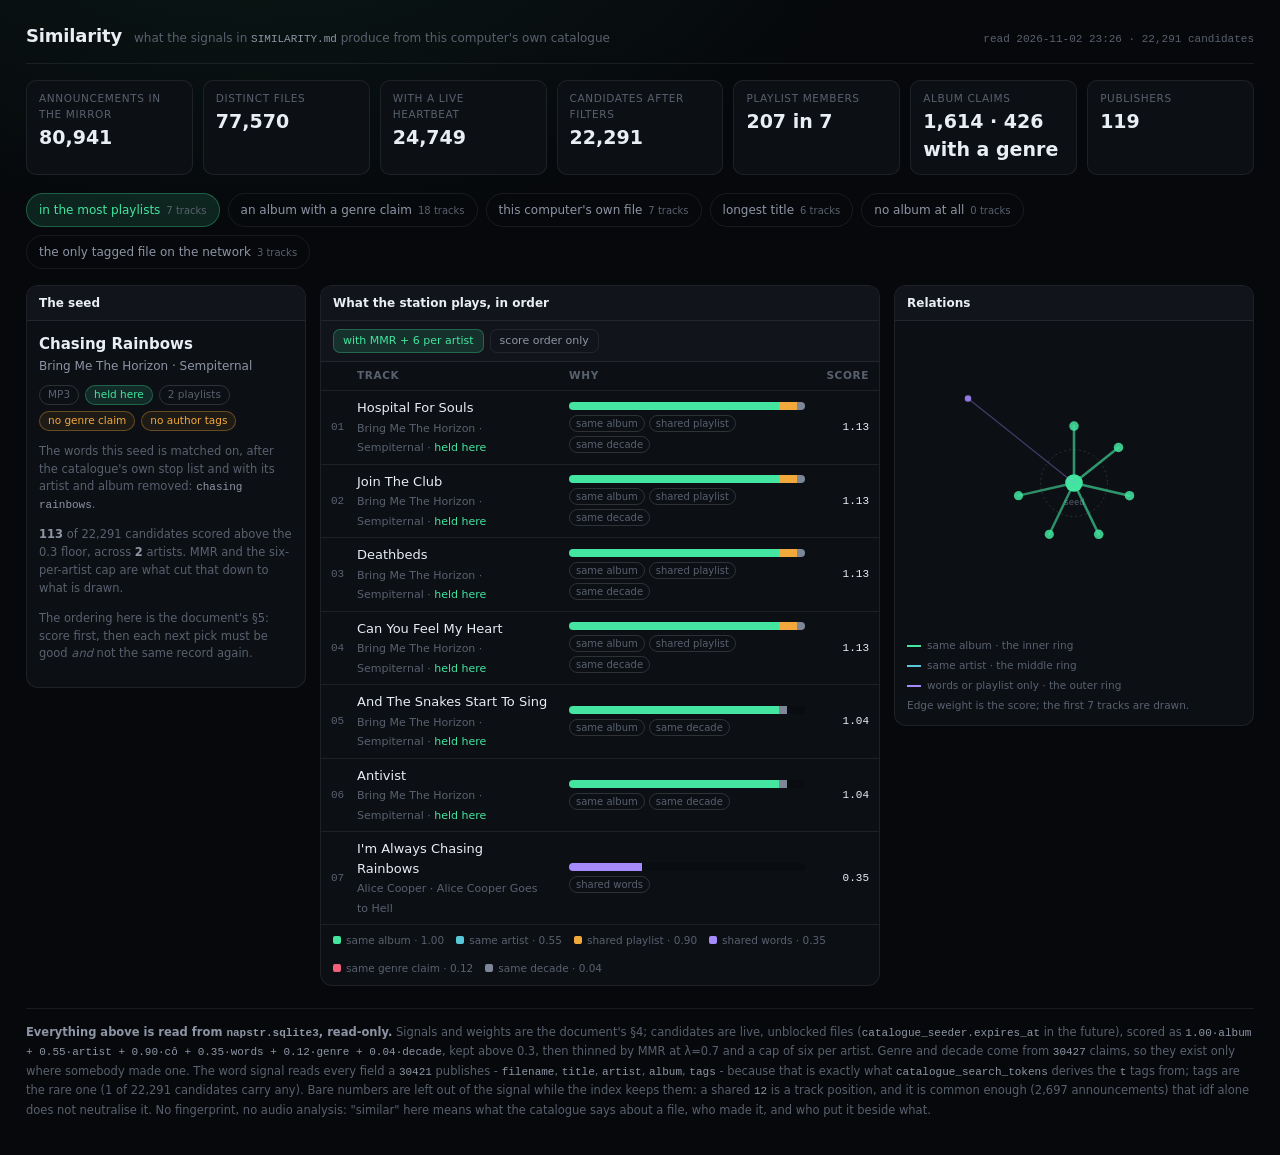
==== commit 188cf3d4: "Score the words the network actually publishes, tags included The word signal was reading titles onl" ====
--- a/docs/similarity-demo.html
+++ b/docs/similarity-demo.html
@@ -127,1916 +127,7 @@
       <footer id="footer"></footer>
     </div>
 
-    <script id="data" type="application/json">{
- "generatedAt": "2026-11-02 23:08",
- "weights": {
-  "album": 1.0,
-  "artist": 0.55,
-  "co": 0.9,
-  "words": 0.35,
-  "genre": 0.12,
-  "decade": 0.04
- },
- "floor": 0.3,
- "mmr": 0.7,
- "inventory": {
-  "announcements": 80941,
-  "distinctFiles": 77570,
-  "withHeartbeat": 24749,
-  "candidates": 22291,
-  "playlists": 7,
-  "playlistMembers": 207,
-  "albumClaims": 1613,
-  "albumsWithGenre": 426,
-  "localFiles": 3191,
-  "authors": 119
- },
- "seeds": [
-  {
-   "label": "in the most playlists",
-   "fileId": "7711cdb60b5cb459e7b67d92c53d3a8ac393589c94df16e5588359623616b204",
-   "title": "Chasing Rainbows",
-   "artist": "Bring Me The Horizon",
-   "album": "Sempiternal",
-   "format": "MP3",
-   "local": true,
-   "playlists": 2,
-   "genre": "",
-   "candidatesAboveFloor": 113,
-   "artistsAboveFloor": 2,
-   "raw": [
-    {
-     "fileId": "f35975595b1908e1fe745bef2d6c3eb0339e9231aa3fdbfcd1ba81eb8658a858",
-     "parts": {
-      "album": 1.0,
-      "co": 0.08571428571428573,
-      "decade": 0.04
-     },
-     "score": 1.1257,
-     "title": "Hospital For Souls",
-     "artist": "Bring Me The Horizon",
-     "album": "Sempiternal",
-     "format": "MP3",
-     "local": true
-    },
-    {
-     "fileId": "c2782d8a13240df974df1314ca14f13d91ab606160c4cb0734193cbcddf23a07",
-     "parts": {
-      "album": 1.0,
-      "co": 0.08571428571428573,
-      "decade": 0.04
-     },
-     "score": 1.1257,
-     "title": "Join The Club",
-     "artist": "Bring Me The Horizon",
-     "album": "Sempiternal",
-     "format": "MP3",
-     "local": true
-    },
-    {
-     "fileId": "5c4984a1d29badafd92f5075010565c534988786efbfc88745caa8a93e073d22",
-     "parts": {
-      "album": 1.0,
-      "co": 0.08571428571428573,
-      "decade": 0.04
-     },
-     "score": 1.1257,
-     "title": "Deathbeds",
-     "artist": "Bring Me The Horizon",
-     "album": "Sempiternal",
-     "format": "MP3",
-     "local": true
-    },
-    {
-     "fileId": "acbe0ae76d1484fe6afacbae5898b43c2e3be56c2b5740bcbe0db4fac5802be3",
-     "parts": {
-      "album": 1.0,
-      "co": 0.08571428571428573,
-      "decade": 0.04
-     },
-     "score": 1.1257,
-     "title": "Can You Feel My Heart",
-     "artist": "Bring Me The Horizon",
-     "album": "Sempiternal",
-     "format": "MP3",
-     "local": true
-    },
-    {
-     "fileId": "3343fbc0588316b06a534710c046804e272998460580d0f329a921f55ecbe715",
-     "parts": {
-      "album": 1.0,
-      "decade": 0.04
-     },
-     "score": 1.04,
-     "title": "And The Snakes Start To Sing",
-     "artist": "Bring Me The Horizon",
-     "album": "Sempiternal",
-     "format": "MP3",
-     "local": true
-    },
-    {
-     "fileId": "cff21edd9f43525729a372ccf31892176c3cf2191eab6d6b9f045b2109dcbac1",
-     "parts": {
-      "album": 1.0,
-      "decade": 0.04
-     },
-     "score": 1.04,
-     "title": "Antivist",
-     "artist": "Bring Me The Horizon",
-     "album": "Sempiternal",
-     "format": "MP3",
-     "local": true
-    },
-    {
-     "fileId": "177b2ec90c9dd39ed23e148bacf4f56a559f3469836975d878c0799db1ada899",
-     "parts": {
-      "album": 1.0,
-      "decade": 0.04
-     },
-     "score": 1.04,
-     "title": "Go To Hell, For Heaven's Sake",
-     "artist": "Bring Me The Horizon",
-     "album": "Sempiternal",
-     "format": "MP3",
-     "local": true
-    },
-    {
-     "fileId": "8edd82f776d74c23b446672716fbeb42ca1ce06fe5b02da83f339e7b2e83e14c",
-     "parts": {
-      "album": 1.0,
-      "decade": 0.04
-     },
-     "score": 1.04,
-     "title": "Sleepwalking",
-     "artist": "Bring Me The Horizon",
-     "album": "Sempiternal",
-     "format": "MP3",
-     "local": true
-    },
-    {
-     "fileId": "95a58405b3fda14aa5497fcaab531ea077b6e607984bf968b8375d86223b73e1",
-     "parts": {
-      "album": 1.0,
-      "decade": 0.04
-     },
-     "score": 1.04,
-     "title": "Seen It All Before",
-     "artist": "Bring Me The Horizon",
-     "album": "Sempiternal",
-     "format": "MP3",
-     "local": true
-    },
-    {
-     "fileId": "fdc5fbad0d63fe16057016ac4f9f2a6bfaa5cbc0026d80512156093fbdad9884",
-     "parts": {
-      "album": 1.0,
-      "decade": 0.04
-     },
-     "score": 1.04,
-     "title": "The House Of Wolves",
-     "artist": "Bring Me The Horizon",
-     "album": "Sempiternal",
-     "format": "MP3",
-     "local": true
-    },
-    {
-     "fileId": "c5be98281739cb58f9a6721faef29d25cac915a3aacf55ff53ecb30e937ae623",
-     "parts": {
-      "album": 1.0,
-      "decade": 0.04
-     },
-     "score": 1.04,
-     "title": "Crooked Young",
-     "artist": "Bring Me The Horizon",
-     "album": "Sempiternal",
-     "format": "MP3",
-     "local": true
-    },
-    {
-     "fileId": "6ac02092ea908c6b3b58ef36d8387110473d091e363d0396a85648cccade100c",
-     "parts": {
-      "album": 1.0,
-      "decade": 0.04
-     },
-     "score": 1.04,
-     "title": "Shadow Moses",
-     "artist": "Bring Me The Horizon",
-     "album": "Sempiternal",
-     "format": "MP3",
-     "local": true
-    },
-    {
-     "fileId": "21b6bd531ac4a98ffe10b35c95840afa9ee9d7e400004dde10f1f4d7cfc6f920",
-     "parts": {
-      "album": 1.0,
-      "decade": 0.04
-     },
-     "score": 1.04,
-     "title": "Empire (Let Them Sing)",
-     "artist": "Bring Me The Horizon",
-     "album": "Sempiternal",
-     "format": "MP3",
-     "local": true
-    },
-    {
-     "fileId": "c7fce3b9e9210c0ac76b303bd656575f90de2610cdfa1600e151c230215110ad",
-     "parts": {
-      "artist": 0.55,
-      "co": 0.08571428571428573,
-      "decade": 0.04
-     },
-     "score": 0.6757,
-     "title": "I Don't Know What To Say",
-     "artist": "Bring Me The Horizon",
-     "album": "Amo",
-     "format": "MP3",
-     "local": true
-    },
-    {
-     "fileId": "77b50b88ca812d9e0f7b932651d4a356523ccdba5988d8db914e64157909d7de",
-     "parts": {
-      "artist": 0.55,
-      "co": 0.08571428571428573,
-      "decade": 0.04
-     },
-     "score": 0.6757,
-     "title": "Heavy Metal",
-     "artist": "Bring Me The Horizon",
-     "album": "Amo",
-     "format": "MP3",
-     "local": true
-    },
-    {
-     "fileId": "bbd2b57c2fa6e7ada0186f22f79bce23e5f096ea8a8bc4a98a9835c05fd6bef4",
-     "parts": {
-      "artist": 0.55,
-      "co": 0.08571428571428573,
-      "decade": 0.04
-     },
-     "score": 0.6757,
-     "title": "Crucify Me",
-     "artist": "Bring Me The Horizon",
-     "album": "There Is A Hell Believe Me I've Seen It. There Is a Heaven Let's Keep It A Secret.",
-     "format": "MP3",
-     "local": true
-    },
-    {
-     "fileId": "96ca9ed5731ffd45c7443e44d45dfd8ef56dabd43c7cdf365d1e6a0a6a33cfc7",
-     "parts": {
-      "artist": 0.55,
-      "co": 0.08571428571428573,
-      "decade": 0.04
-     },
-     "score": 0.6757,
-     "title": "Oh No",
-     "artist": "Bring Me The Horizon",
-     "album": "That's The Spirit",
-     "format": "MP3",
-     "local": true
-    },
-    {
-     "fileId": "6a0477bb4f2cc72c6d25620a1ac5cf29d28be0fa004cf06797cc3c22dfc8a433",
-     "parts": {
-      "artist": 0.55,
-      "co": 0.08571428571428573,
-      "decade": 0.04
-     },
-     "score": 0.6757,
-     "title": "The Fox And The Wolf",
-     "artist": "Bring Me The Horizon",
-     "album": "There Is A Hell Believe Me I've Seen It. There Is a Heaven Let's Keep It A Secret.",
-     "format": "MP3",
-     "local": true
-    },
-    {
-     "fileId": "6e4c312e7184af92fa2df1ff7fbd7c963451af0cbd6bba8d301fcf2cc4cca0b5",
-     "parts": {
-      "artist": 0.55,
-      "co": 0.08571428571428573,
-      "decade": 0.04
-     },
-     "score": 0.6757,
-     "title": "Mother Tongue",
-     "artist": "Bring Me The Horizon",
-     "album": "Amo",
-     "format": "MP3",
-     "local": true
-    },
-    {
-     "fileId": "f77670e2cb1641455da8aad30c55179c6a04fedcda4b92d44f117aa8d6d08585",
-     "parts": {
-      "artist": 0.55,
-      "co": 0.08571428571428573
-     },
-     "score": 0.6357,
-     "title": "R.I.P. (Duskcore Remix)",
-     "artist": "Bring Me The Horizon",
-     "album": "Post Human: Nex Gen",
-     "format": "MP3",
-     "local": true
-    },
-    {
-     "fileId": "35c6253e10668c7d60dc0fce96bb52bbf35cb2eda725fe85deb7000520b69374",
-     "parts": {
-      "artist": 0.55,
-      "co": 0.08571428571428573
-     },
-     "score": 0.6357,
-     "title": "(OST) P.U.S.S.-E",
-     "artist": "Bring Me The Horizon",
-     "album": "Post Human: Nex Gen",
-     "format": "MP3",
-     "local": true
-    },
-    {
-     "fileId": "4ef0adb362ffcf2117eb5533224700f7bd5c63a4f7e2d60c643632c5a3eb97ef",
-     "parts": {
-      "artist": 0.55,
-      "co": 0.08571428571428573
-     },
-     "score": 0.6357,
-     "title": "Die4U",
-     "artist": "Bring Me The Horizon",
-     "album": "Post Human: Nex Gen",
-     "format": "MP3",
-     "local": true
-    },
-    {
-     "fileId": "b81cea90556cdb4244ac5c51c34f739851deb3cc059c303ef942b63f0178f6ec",
-     "parts": {
-      "artist": 0.55,
-      "co": 0.08571428571428573
-     },
-     "score": 0.6357,
-     "title": "Dig It",
-     "artist": "Bring Me The Horizon",
-     "album": "Post Human: Nex Gen",
-     "format": "MP3",
-     "local": true
-    },
-    {
-     "fileId": "681124b0be0767a2d764a45f668252b7629fb2c6acc8331510837102f1ddd348",
-     "parts": {
-      "artist": 0.55,
-      "co": 0.08571428571428573
-     },
-     "score": 0.6357,
-     "title": "Amen!",
-     "artist": "Bring Me The Horizon",
-     "album": "Post Human: Nex Gen",
-     "format": "MP3",
-     "local": true
-    }
-   ],
-   "station": [
-    {
-     "fileId": "f35975595b1908e1fe745bef2d6c3eb0339e9231aa3fdbfcd1ba81eb8658a858",
-     "parts": {
-      "album": 1.0,
-      "co": 0.08571428571428573,
-      "decade": 0.04
-     },
-     "score": 1.1257,
-     "title": "Hospital For Souls",
-     "artist": "Bring Me The Horizon",
-     "album": "Sempiternal",
-     "format": "MP3",
-     "local": true
-    },
-    {
-     "fileId": "c2782d8a13240df974df1314ca14f13d91ab606160c4cb0734193cbcddf23a07",
-     "parts": {
-      "album": 1.0,
-      "co": 0.08571428571428573,
-      "decade": 0.04
-     },
-     "score": 1.1257,
-     "title": "Join The Club",
-     "artist": "Bring Me The Horizon",
-     "album": "Sempiternal",
-     "format": "MP3",
-     "local": true
-    },
-    {
-     "fileId": "5c4984a1d29badafd92f5075010565c534988786efbfc88745caa8a93e073d22",
-     "parts": {
-      "album": 1.0,
-      "co": 0.08571428571428573,
-      "decade": 0.04
-     },
-     "score": 1.1257,
-     "title": "Deathbeds",
-     "artist": "Bring Me The Horizon",
-     "album": "Sempiternal",
-     "format": "MP3",
-     "local": true
-    },
-    {
-     "fileId": "acbe0ae76d1484fe6afacbae5898b43c2e3be56c2b5740bcbe0db4fac5802be3",
-     "parts": {
-      "album": 1.0,
-      "co": 0.08571428571428573,
-      "decade": 0.04
-     },
-     "score": 1.1257,
-     "title": "Can You Feel My Heart",
-     "artist": "Bring Me The Horizon",
-     "album": "Sempiternal",
-     "format": "MP3",
-     "local": true
-    },
-    {
-     "fileId": "3343fbc0588316b06a534710c046804e272998460580d0f329a921f55ecbe715",
-     "parts": {
-      "album": 1.0,
-      "decade": 0.04
-     },
-     "score": 1.04,
-     "title": "And The Snakes Start To Sing",
-     "artist": "Bring Me The Horizon",
-     "album": "Sempiternal",
-     "format": "MP3",
-     "local": true
-    },
-    {
-     "fileId": "cff21edd9f43525729a372ccf31892176c3cf2191eab6d6b9f045b2109dcbac1",
-     "parts": {
-      "album": 1.0,
-      "decade": 0.04
-     },
-     "score": 1.04,
-     "title": "Antivist",
-     "artist": "Bring Me The Horizon",
-     "album": "Sempiternal",
-     "format": "MP3",
-     "local": true
-    },
-    {
-     "fileId": "c4a1043580c0bee2d246ac2beb926887112fb729000aa131346d7f9b0c3688d3",
-     "parts": {
-      "words": 0.35
-     },
-     "score": 0.35,
-     "title": "I'm Always Chasing Rainbows",
-     "artist": "Alice Cooper",
-     "album": "Alice Cooper Goes to Hell",
-     "format": "FLAC",
-     "local": false
-    }
-   ]
-  },
-  {
-   "label": "an album with a genre claim",
-   "fileId": "4f6e64418e2d5d5c8b0dc632f5029d3075c2bf6a1e8dc6337635bd761927e7b5",
-   "title": "Maybe",
-   "artist": "Will Smith",
-   "album": "Born To Reign",
-   "format": "MP3",
-   "local": false,
-   "playlists": 0,
-   "genre": "rap",
-   "candidatesAboveFloor": 39,
-   "artistsAboveFloor": 5,
-   "raw": [
-    {
-     "fileId": "379c72ded26bfdac8c6e7c1ef82acb82fd1c1d64287f2c38484c597c863c8aad",
-     "parts": {
-      "album": 1.0,
-      "genre": 0.12,
-      "decade": 0.04
-     },
-     "score": 1.16,
-     "title": "Block Party",
-     "artist": "Will Smith",
-     "album": "Born To Reign",
-     "format": "MP3",
-     "local": false
-    },
-    {
-     "fileId": "23976254f3856423b5b6d53810c6a777ba1554b8917890c67eb4b68d376d4f11",
-     "parts": {
-      "album": 1.0,
-      "genre": 0.12,
-      "decade": 0.04
-     },
-     "score": 1.16,
-     "title": "I Gotta Go Home",
-     "artist": "Will Smith",
-     "album": "Born To Reign",
-     "format": "MP3",
-     "local": false
-    },
-    {
-     "fileId": "25ad134f142eb16d1e01c1a1cb4ef8fa05abd85488941e357057e5504e369e3c",
-     "parts": {
-      "album": 1.0,
-      "genre": 0.12,
-      "decade": 0.04
-     },
-     "score": 1.16,
-     "title": "1000 Kisses feat. Jada",
-     "artist": "Will Smith",
-     "album": "Born To Reign",
-     "format": "MP3",
-     "local": false
-    },
-    {
-     "fileId": "4d61ff0fbb914fb34cb2b44ee67a42cfa26d22450bb67739255d7b2c4497285e",
-     "parts": {
-      "artist": 0.55,
-      "genre": 0.12
-     },
-     "score": 0.67,
-     "title": "Who Am I",
-     "artist": "Will Smith",
-     "album": "Willennium",
-     "format": "MP3",
-     "local": false
-    },
-    {
-     "fileId": "326634545218ff9ebe8148c696c5d0d35b2839e5ee745cfb59ba366cf8a0d0a7",
-     "parts": {
-      "artist": 0.55,
-      "genre": 0.12
-     },
-     "score": 0.67,
-     "title": "Freakin' It",
-     "artist": "Will Smith",
-     "album": "Willennium",
-     "format": "MP3",
-     "local": false
-    },
-    {
-     "fileId": "933f1dd114eaaed63ef4ce39790f4ef15f920392cc9985cfe247a12f10fddece",
-     "parts": {
-      "artist": 0.55,
-      "genre": 0.12
-     },
-     "score": 0.67,
-     "title": "Da Butta",
-     "artist": "Will Smith",
-     "album": "Willennium",
-     "format": "MP3",
-     "local": false
-    },
-    {
-     "fileId": "41ed3ae6920d3ea0c1c85094d5240a02e9cded141a7c74864e5c5b89b9fca2b3",
-     "parts": {
-      "artist": 0.55,
-      "genre": 0.12
-     },
-     "score": 0.67,
-     "title": "La Fiesta",
-     "artist": "Will Smith",
-     "album": "Willennium",
-     "format": "MP3",
-     "local": false
-    },
-    {
-     "fileId": "377d08cfd98823064885a86debff7badf5629d1b81a4f74fab906c9f1ecdfed7",
-     "parts": {
-      "artist": 0.55,
-      "genre": 0.12
-     },
-     "score": 0.67,
-     "title": "No More",
-     "artist": "Will Smith",
-     "album": "Willennium",
-     "format": "MP3",
-     "local": false
-    },
-    {
-     "fileId": "38d53960063aae5f4f57bdb30d03623f7cb86c62f998513f9a5461ebcbd4535a",
-     "parts": {
-      "artist": 0.55,
-      "genre": 0.12
-     },
-     "score": 0.67,
-     "title": "Wild Wild West",
-     "artist": "Will Smith",
-     "album": "Willennium",
-     "format": "MP3",
-     "local": false
-    },
-    {
-     "fileId": "61731e0128a6e886b75fc33963731a5b3f7e831249b9f27b883dbf6b3e0a82e1",
-     "parts": {
-      "artist": 0.55,
-      "genre": 0.12
-     },
-     "score": 0.67,
-     "title": "Will 2k",
-     "artist": "Will Smith",
-     "album": "Willennium",
-     "format": "MP3",
-     "local": false
-    },
-    {
-     "fileId": "2887cbc8f5fb2961d04e1f80597f8f9fa9a5186217b9970e2750ebd61540147e",
-     "parts": {
-      "artist": 0.55,
-      "genre": 0.12
-     },
-     "score": 0.67,
-     "title": "I'm Comin'",
-     "artist": "Will Smith",
-     "album": "Willennium",
-     "format": "MP3",
-     "local": false
-    },
-    {
-     "fileId": "09947a4ff89cccfd83ebc8ec3801c948b9f5b66df47f81aad61ee5c52199d244",
-     "parts": {
-      "artist": 0.55,
-      "genre": 0.12
-     },
-     "score": 0.67,
-     "title": "Can You Feel Me",
-     "artist": "Will Smith",
-     "album": "Willennium",
-     "format": "MP3",
-     "local": false
-    },
-    {
-     "fileId": "592f7f8c13e55fbd1031c45ef02cb83df93d8f24af95cadde6dad9499e2fd314",
-     "parts": {
-      "artist": 0.55,
-      "decade": 0.04
-     },
-     "score": 0.59,
-     "title": "Just Cruisin'",
-     "artist": "Will Smith",
-     "album": "Greatest Hits",
-     "format": "MP3",
-     "local": false
-    },
-    {
-     "fileId": "5674b83bab2e5befb74f1f7577756799cf6b1b1b712b6d4d2f76c52e510a0bd9",
-     "parts": {
-      "artist": 0.55,
-      "decade": 0.04
-     },
-     "score": 0.59,
-     "title": "Girls Ain't Nothing but Trouble [1988 Extended Remix]",
-     "artist": "Will Smith",
-     "album": "Greatest Hits",
-     "format": "MP3",
-     "local": false
-    },
-    {
-     "fileId": "77db7fce842a6f4aee532b6fa7f9766e030255a0ad665cd0671ed33ba3710d5a",
-     "parts": {
-      "artist": 0.55,
-      "decade": 0.04
-     },
-     "score": 0.59,
-     "title": "Summertime",
-     "artist": "Will Smith",
-     "album": "Greatest Hits",
-     "format": "MP3",
-     "local": false
-    },
-    {
-     "fileId": "5927f2fa593a7cb417455fda26e2bf9d802fbdb44e6abdc38df157368d1fe4e1",
-     "parts": {
-      "artist": 0.55,
-      "decade": 0.04
-     },
-     "score": 0.59,
-     "title": "The Fresh Prince of Bel Air",
-     "artist": "Will Smith",
-     "album": "Greatest Hits",
-     "format": "MP3",
-     "local": false
-    },
-    {
-     "fileId": "f37cb7ca599f496dbd64ce1253ac1ef971febff9fd6ad049d6cc7c9ed8efa1f0",
-     "parts": {
-      "artist": 0.55,
-      "decade": 0.04
-     },
-     "score": 0.59,
-     "title": "The Fresh Prince Of Bel Air",
-     "artist": "Will Smith",
-     "album": "Greatest Hits",
-     "format": "MP3",
-     "local": false
-    },
-    {
-     "fileId": "81384718ab006926cad62d13c50ee5942b4eae7734ef027adcb1c9575057f40d",
-     "parts": {
-      "artist": 0.55,
-      "decade": 0.04
-     },
-     "score": 0.59,
-     "title": "Freakin' It",
-     "artist": "Will Smith",
-     "album": "Greatest Hits",
-     "format": "MP3",
-     "local": true
-    },
-    {
-     "fileId": "0a1dc070f710e02430c3ec293645f133ede1bf1ebe3a1b780fa6d0c017d4039b",
-     "parts": {
-      "artist": 0.55,
-      "decade": 0.04
-     },
-     "score": 0.59,
-     "title": "Men In Black",
-     "artist": "Will Smith",
-     "album": "Greatest Hits",
-     "format": "MP3",
-     "local": false
-    },
-    {
-     "fileId": "394a7f0e9dce837e0659a48999c9cc48f65e8a6804afeda6bfd830724e814841",
-     "parts": {
-      "artist": 0.55
-     },
-     "score": 0.55,
-     "title": "It's all good",
-     "artist": "Will smith",
-     "album": "Big willie style",
-     "format": "MP3",
-     "local": false
-    },
-    {
-     "fileId": "500b29246c02a7f8060126acd871c1d4061fca21cc01ddb938b15c36ede77d28",
-     "parts": {
-      "artist": 0.55
-     },
-     "score": 0.55,
-     "title": "Keith b-real II (Interlude)",
-     "artist": "Will smith",
-     "album": "Big willie style",
-     "format": "MP3",
-     "local": false
-    },
-    {
-     "fileId": "41cba701acc52fe38ba4b1d7045e1c5ca0d9dd8ebf6d88a38548a3f2c55e6aed",
-     "parts": {
-      "artist": 0.55
-     },
-     "score": 0.55,
-     "title": "I loved you",
-     "artist": "Will smith",
-     "album": "Big willie style",
-     "format": "MP3",
-     "local": false
-    },
-    {
-     "fileId": "56467a2e6bf845e3f5509fa6066bfe98aa33b541c9adc8bdd8b61cf17e7b76d1",
-     "parts": {
-      "artist": 0.55
-     },
-     "score": 0.55,
-     "title": "Yes yes y'all (Feat Camp lo)",
-     "artist": "Will smith",
-     "album": "Big willie style",
-     "format": "MP3",
-     "local": false
-    },
-    {
-     "fileId": "4e676543d5078d1f0ad64a9fafcb886b0d0d0ef354f78d998076078396402db3",
-     "parts": {
-      "artist": 0.55
-     },
-     "score": 0.55,
-     "title": "Candy (Feat Larry blackmon & Cameo)",
-     "artist": "Will smith",
-     "album": "Big willie style",
-     "format": "MP3",
-     "local": false
-    }
-   ],
-   "station": [
-    {
-     "fileId": "379c72ded26bfdac8c6e7c1ef82acb82fd1c1d64287f2c38484c597c863c8aad",
-     "parts": {
-      "album": 1.0,
-      "genre": 0.12,
-      "decade": 0.04
-     },
-     "score": 1.16,
-     "title": "Block Party",
-     "artist": "Will Smith",
-     "album": "Born To Reign",
-     "format": "MP3",
-     "local": false
-    },
-    {
-     "fileId": "23976254f3856423b5b6d53810c6a777ba1554b8917890c67eb4b68d376d4f11",
-     "parts": {
-      "album": 1.0,
-      "genre": 0.12,
-      "decade": 0.04
-     },
-     "score": 1.16,
-     "title": "I Gotta Go Home",
-     "artist": "Will Smith",
-     "album": "Born To Reign",
-     "format": "MP3",
-     "local": false
-    },
-    {
-     "fileId": "25ad134f142eb16d1e01c1a1cb4ef8fa05abd85488941e357057e5504e369e3c",
-     "parts": {
-      "album": 1.0,
-      "genre": 0.12,
-      "decade": 0.04
-     },
-     "score": 1.16,
-     "title": "1000 Kisses feat. Jada",
-     "artist": "Will Smith",
-     "album": "Born To Reign",
-     "format": "MP3",
-     "local": false
-    },
-    {
-     "fileId": "4d61ff0fbb914fb34cb2b44ee67a42cfa26d22450bb67739255d7b2c4497285e",
-     "parts": {
-      "artist": 0.55,
-      "genre": 0.12
-     },
-     "score": 0.67,
-     "title": "Who Am I",
-     "artist": "Will Smith",
-     "album": "Willennium",
-     "format": "MP3",
-     "local": false
-    },
-    {
-     "fileId": "99bea747e933e2f2019491d1a3aabda24f1f441b9da9b4b10ec8928307378fc5",
-     "parts": {
-      "words": 0.35,
-      "decade": 0.04
-     },
-     "score": 0.39,
-     "title": "Maybe Tomorrow (Jackson 5)",
-     "artist": "Michael Jackson",
-     "album": "Gold (Disc 1)",
-     "format": "FLAC",
-     "local": false
-    },
-    {
-     "fileId": "304652e2848c39507af58c8dc8d6ffa51c8a82d426557bc7345334e81cad950f",
-     "parts": {
-      "words": 0.35,
-      "decade": 0.04
-     },
-     "score": 0.39,
-     "title": "Maybe I'm A Leo",
-     "artist": "Deep Purple",
-     "album": "Machine Head",
-     "format": "FLAC",
-     "local": false
-    },
-    {
-     "fileId": "fd03de7f95db00293bcc14eda4ab7948b97ab885257951d7ec61a0b7b1b51117",
-     "parts": {
-      "words": 0.35,
-      "decade": 0.04
-     },
-     "score": 0.39,
-     "title": "Maybe This Time",
-     "artist": "Frank Sinatra",
-     "album": "Live From Las Vegas",
-     "format": "MP3",
-     "local": false
-    },
-    {
-     "fileId": "592f7f8c13e55fbd1031c45ef02cb83df93d8f24af95cadde6dad9499e2fd314",
-     "parts": {
-      "artist": 0.55,
-      "decade": 0.04
-     },
-     "score": 0.59,
-     "title": "Just Cruisin'",
-     "artist": "Will Smith",
-     "album": "Greatest Hits",
-     "format": "MP3",
-     "local": false
-    },
-    {
-     "fileId": "71333db700aca4822bd48b0f206d3056c2504b112220b46083c95d01ba4d841e",
-     "parts": {
-      "words": 0.35
-     },
-     "score": 0.35,
-     "title": "Maybe Tomorrow",
-     "artist": "Jackson 5",
-     "album": "The Best Of Jackson 5 (20th Century Masters - The Millenium Collection)",
-     "format": "FLAC",
-     "local": false
-    },
-    {
-     "fileId": "99e126359f4abe410ff22d8761c9a10aa3ed30abecb285c7310467a2c8cf9acf",
-     "parts": {
-      "words": 0.35
-     },
-     "score": 0.35,
-     "title": "14 - Maybe Tomorrow.flac",
-     "artist": "",
-     "album": "",
-     "format": "FLAC",
-     "local": false
-    },
-    {
-     "fileId": "394a7f0e9dce837e0659a48999c9cc48f65e8a6804afeda6bfd830724e814841",
-     "parts": {
-      "artist": 0.55
-     },
-     "score": 0.55,
-     "title": "It's all good",
-     "artist": "Will smith",
-     "album": "Big willie style",
-     "format": "MP3",
-     "local": false
-    },
-    {
-     "fileId": "e514a0941a2a543e2e12a1ee3fb7d4bad7d4feb54629a2435541ff2e802ef818",
-     "parts": {
-      "words": 0.35,
-      "decade": 0.04
-     },
-     "score": 0.39,
-     "title": "Maybe Tomorrow - Sturken & Rogers Remix",
-     "artist": "Michael Jackson",
-     "album": "The Remix Suite",
-     "format": "FLAC",
-     "local": false
-    },
-    {
-     "fileId": "3212c75d5fdc362440da1b77fd8e60fdb17f4a824c00e0c36d69cb4b52f054e4",
-     "parts": {
-      "words": 0.35
-     },
-     "score": 0.35,
-     "title": "09 - Maybe This Time",
-     "artist": "Frank Sinatra",
-     "album": "Sinatra 80th Live In Concert",
-     "format": "MP3",
-     "local": false
-    },
-    {
-     "fileId": "f0dbc0ca2f50460071ff5c3fcd35829e2e1dae727c42962599c6b443b33fddfb",
-     "parts": {
-      "words": 0.35
-     },
-     "score": 0.35,
-     "title": "Maybe You'll Be There",
-     "artist": "Frank Sinatra",
-     "album": "Where Are You?",
-     "format": "MP3",
-     "local": false
-    },
-    {
-     "fileId": "a7f21c8006d778cfe79f1aa77c6cedb6eed1029db3bf21b0015cad00052da934",
-     "parts": {
-      "words": 0.35
-     },
-     "score": 0.35,
-     "title": "Maybe I'm A Leo",
-     "artist": "Deep Purple",
-     "album": "Live At The Olympia '96",
-     "format": "MP3",
-     "local": false
-    },
-    {
-     "fileId": "8f6db72b36b2e78ed179d5899c1af7f2bd10ec7dcbf8320620833d4fdbb0f9c4",
-     "parts": {
-      "words": 0.35,
-      "decade": 0.04
-     },
-     "score": 0.39,
-     "title": "Maybe I'm A Leo (Quadrophoni..",
-     "artist": "Deep Purple",
-     "album": "Machine Head",
-     "format": "MP3",
-     "local": false
-    },
-    {
-     "fileId": "5919f7aff572beb5a133af24ae764b27355c7f417e9d2cb7558724f408a820ed",
-     "parts": {
-      "words": 0.35,
-      "decade": 0.04
-     },
-     "score": 0.39,
-     "title": "Maybe I'm A Leo",
-     "artist": "Deep Purple",
-     "album": "Machine Head",
-     "format": "MP3",
-     "local": false
-    },
-    {
-     "fileId": "bee00a58a9633b94864633b35f6d20fc94141c98ed713307bee27d6bdbbc94ba",
-     "parts": {
-      "words": 0.35,
-      "decade": 0.04
-     },
-     "score": 0.39,
-     "title": "Maybe I'm A Leo",
-     "artist": "Deep Purple",
-     "album": "Machine Head",
-     "format": "MP3",
-     "local": false
-    }
-   ]
-  },
-  {
-   "label": "this computer's own file",
-   "fileId": "0007f093baa25b6e0637acfc25805f504ceb55369c7d36f9f3580270af337147",
-   "title": "All Good Soldiers",
-   "artist": "Bad Religion",
-   "album": "Recipe for Hate",
-   "format": "MP3",
-   "local": true,
-   "playlists": 0,
-   "genre": "rock",
-   "candidatesAboveFloor": 77,
-   "artistsAboveFloor": 2,
-   "raw": [
-    {
-     "fileId": "0a9a7d478f5977d8b86fad0bee805033bd65a7903e7786e63d079518b2f2c000",
-     "parts": {
-      "album": 1.0,
-      "genre": 0.12,
-      "decade": 0.04
-     },
-     "score": 1.16,
-     "title": "Struck a Nerve",
-     "artist": "Bad Religion",
-     "album": "Recipe for Hate",
-     "format": "MP3",
-     "local": true
-    },
-    {
-     "fileId": "1d61993a697852b206b9c96f687c13b340abb79ec0474bae55af65353480a986",
-     "parts": {
-      "album": 1.0,
-      "genre": 0.12,
-      "decade": 0.04
-     },
-     "score": 1.16,
-     "title": "Don’t Pray on Me",
-     "artist": "Bad Religion",
-     "album": "Recipe for Hate",
-     "format": "MP3",
-     "local": true
-    },
-    {
-     "fileId": "260b40dcfcfe7b17e78cf58ef9188d496df259058c27f38ce90637b2296bab61",
-     "parts": {
-      "album": 1.0,
-      "genre": 0.12,
-      "decade": 0.04
-     },
-     "score": 1.16,
-     "title": "Portrait of Authority",
-     "artist": "Bad Religion",
-     "album": "Recipe for Hate",
-     "format": "MP3",
-     "local": true
-    },
-    {
-     "fileId": "24ec04895dc3d7d3cdbf45c716e6920a38b8c67960595fe13b2c8595c5a7888c",
-     "parts": {
-      "album": 1.0,
-      "genre": 0.12,
-      "decade": 0.04
-     },
-     "score": 1.16,
-     "title": "Recipe for Hate",
-     "artist": "Bad Religion",
-     "album": "Recipe for Hate",
-     "format": "MP3",
-     "local": true
-    },
-    {
-     "fileId": "3450107aad98e44350001d2cf3b21187ee9f4209d0a17ea854c7a84f1b8e0403",
-     "parts": {
-      "album": 1.0,
-      "genre": 0.12,
-      "decade": 0.04
-     },
-     "score": 1.16,
-     "title": "My Poor Friend Me",
-     "artist": "Bad Religion",
-     "album": "Recipe for Hate",
-     "format": "MP3",
-     "local": true
-    },
-    {
-     "fileId": "397aed034f7bd6b25921b71f4de10d57e7d5072a483f1d93ebf9d2c7345dbe0f",
-     "parts": {
-      "album": 1.0,
-      "genre": 0.12,
-      "decade": 0.04
-     },
-     "score": 1.16,
-     "title": "American Jesus",
-     "artist": "Bad Religion",
-     "album": "Recipe for Hate",
-     "format": "MP3",
-     "local": true
-    },
-    {
-     "fileId": "4dc06d8ea725dbf90e345b621216d92995ae8400f60483f3db5fa2ac75257539",
-     "parts": {
-      "album": 1.0,
-      "genre": 0.12,
-      "decade": 0.04
-     },
-     "score": 1.16,
-     "title": "Watch It Die",
-     "artist": "Bad Religion",
-     "album": "Recipe for Hate",
-     "format": "MP3",
-     "local": true
-    },
-    {
-     "fileId": "6efe00f9541dfa1e9adf5373116d53a1dc20e2132b558e0f6af5a058bd1c8520",
-     "parts": {
-      "album": 1.0,
-      "genre": 0.12,
-      "decade": 0.04
-     },
-     "score": 1.16,
-     "title": "Modern Day Catastrophists",
-     "artist": "Bad Religion",
-     "album": "Recipe for Hate",
-     "format": "MP3",
-     "local": true
-    },
-    {
-     "fileId": "64f90e0f3c85b6fbf580dc95346d1535c8f5a90671d24ea4a930d7bf50282632",
-     "parts": {
-      "album": 1.0,
-      "genre": 0.12,
-      "decade": 0.04
-     },
-     "score": 1.16,
-     "title": "Skyscraper",
-     "artist": "Bad Religion",
-     "album": "Recipe for Hate",
-     "format": "MP3",
-     "local": true
-    },
-    {
-     "fileId": "921d7d4cfe806cd225f6b3be287e9c516af867704ac1a3f4a78311b3a5764d48",
-     "parts": {
-      "album": 1.0,
-      "genre": 0.12,
-      "decade": 0.04
-     },
-     "score": 1.16,
-     "title": "Man With a Mission",
-     "artist": "Bad Religion",
-     "album": "Recipe for Hate",
-     "format": "MP3",
-     "local": true
-    },
-    {
-     "fileId": "baf6beb9d00c8f5a15f6fac7e73043df402debcddc6fe9997ce2df47d53b5c2b",
-     "parts": {
-      "album": 1.0,
-      "genre": 0.12,
-      "decade": 0.04
-     },
-     "score": 1.16,
-     "title": "Stealth",
-     "artist": "Bad Religion",
-     "album": "Recipe for Hate",
-     "format": "MP3",
-     "local": true
-    },
-    {
-     "fileId": "ca38e2a3e868b338ab8e228ab328ade30aa1d52aac4e03318efb3f6aca94046b",
-     "parts": {
-      "album": 1.0,
-      "genre": 0.12,
-      "decade": 0.04
-     },
-     "score": 1.16,
-     "title": "Kerosene",
-     "artist": "Bad Religion",
-     "album": "Recipe for Hate",
-     "format": "MP3",
-     "local": true
-    },
-    {
-     "fileId": "bb3003a95be9243a2a821f68ea1dffcc23b83583ce9ffcba0b3c0f6dcada15eb",
-     "parts": {
-      "album": 1.0,
-      "genre": 0.12,
-      "decade": 0.04
-     },
-     "score": 1.16,
-     "title": "Lookin’ In",
-     "artist": "Bad Religion",
-     "album": "Recipe for Hate",
-     "format": "MP3",
-     "local": true
-    },
-    {
-     "fileId": "695dc390b9764dfa3291aa5c50e744cd0eb01be15abe9a8860323953e7c51e42",
-     "parts": {
-      "artist": 0.55,
-      "words": 0.08350794899709216,
-      "genre": 0.12
-     },
-     "score": 0.7535,
-     "title": "All There Is",
-     "artist": "Bad Religion",
-     "album": "The Empire Strikes First",
-     "format": "MP3",
-     "local": true
-    },
-    {
-     "fileId": "04f1f0bcfe23e8b6fbe7483fa932a64d3b6bb620349d11dc3c9825c35eb5831a",
-     "parts": {
-      "artist": 0.55,
-      "genre": 0.12,
-      "decade": 0.04
-     },
-     "score": 0.71,
-     "title": "The Handshake",
-     "artist": "Bad Religion",
-     "album": "Stranger Than Fiction",
-     "format": "MP3",
-     "local": true
-    },
-    {
-     "fileId": "0b35f6f732015ec383a5c40871dd3b37cd4bb444d049e65829491f109abd9c75",
-     "parts": {
-      "artist": 0.55,
-      "genre": 0.12,
-      "decade": 0.04
-     },
-     "score": 0.71,
-     "title": "Leave Mine to Me",
-     "artist": "Bad Religion",
-     "album": "Stranger Than Fiction",
-     "format": "MP3",
-     "local": true
-    },
-    {
-     "fileId": "00afd6361acdb8d9d33f0c5f338d9f163e6378a89fb0054b612aa655161c6bc2",
-     "parts": {
-      "artist": 0.55,
-      "genre": 0.12,
-      "decade": 0.04
-     },
-     "score": 0.71,
-     "title": "Operation Rescue",
-     "artist": "Bad Religion",
-     "album": "Against the Grain",
-     "format": "MP3",
-     "local": true
-    },
-    {
-     "fileId": "0c99653c7c49f8e8c3177383cfafa8340fe0b29938a74638882a0dabfbda74f8",
-     "parts": {
-      "artist": 0.55,
-      "genre": 0.12,
-      "decade": 0.04
-     },
-     "score": 0.71,
-     "title": "Unacceptable",
-     "artist": "Bad Religion",
-     "album": "Against the Grain",
-     "format": "MP3",
-     "local": true
-    },
-    {
-     "fileId": "15931dda89c5afd2b9980ba2f05a617338cbd95e98eab4dbb3688b1bd67e19e3",
-     "parts": {
-      "artist": 0.55,
-      "genre": 0.12,
-      "decade": 0.04
-     },
-     "score": 0.71,
-     "title": "Marked",
-     "artist": "Bad Religion",
-     "album": "Stranger Than Fiction",
-     "format": "MP3",
-     "local": true
-    },
-    {
-     "fileId": "1bf1e5ff207742ee17bcd23452f2db0579e9fab6133369ab1e15280d90f76082",
-     "parts": {
-      "artist": 0.55,
-      "genre": 0.12,
-      "decade": 0.04
-     },
-     "score": 0.71,
-     "title": "Incomplete",
-     "artist": "Bad Religion",
-     "album": "Stranger Than Fiction",
-     "format": "MP3",
-     "local": true
-    },
-    {
-     "fileId": "1e1aa8b717e439f870afcac41816d16d5fb1746f93a7ea642af312986d97ffe6",
-     "parts": {
-      "artist": 0.55,
-      "genre": 0.12,
-      "decade": 0.04
-     },
-     "score": 0.71,
-     "title": "Misery and Famine",
-     "artist": "Bad Religion",
-     "album": "Against the Grain",
-     "format": "MP3",
-     "local": true
-    },
-    {
-     "fileId": "1e0ad635465f4b3fb0305bc07b9703ef0bf2230274c9343d8a238d02d7985e3c",
-     "parts": {
-      "artist": 0.55,
-      "genre": 0.12,
-      "decade": 0.04
-     },
-     "score": 0.71,
-     "title": "21st Century (Digital Boy)",
-     "artist": "Bad Religion",
-     "album": "Stranger Than Fiction",
-     "format": "MP3",
-     "local": true
-    },
-    {
-     "fileId": "2c2b6c96b8651cab03aba6b36aa81c9ea0d4075389cfcaedafda928a1cb1bb1d",
-     "parts": {
-      "artist": 0.55,
-      "genre": 0.12,
-      "decade": 0.04
-     },
-     "score": 0.71,
-     "title": "God Song",
-     "artist": "Bad Religion",
-     "album": "Against the Grain",
-     "format": "MP3",
-     "local": true
-    },
-    {
-     "fileId": "2fe1877a69999ace3f92c0b781b2a137b955afe495752a87a1818febe0cbcf97",
-     "parts": {
-      "artist": 0.55,
-      "genre": 0.12,
-      "decade": 0.04
-     },
-     "score": 0.71,
-     "title": "News From the Front",
-     "artist": "Bad Religion",
-     "album": "Stranger Than Fiction",
-     "format": "MP3",
-     "local": true
-    }
-   ],
-   "station": [
-    {
-     "fileId": "0a9a7d478f5977d8b86fad0bee805033bd65a7903e7786e63d079518b2f2c000",
-     "parts": {
-      "album": 1.0,
-      "genre": 0.12,
-      "decade": 0.04
-     },
-     "score": 1.16,
-     "title": "Struck a Nerve",
-     "artist": "Bad Religion",
-     "album": "Recipe for Hate",
-     "format": "MP3",
-     "local": true
-    },
-    {
-     "fileId": "1d61993a697852b206b9c96f687c13b340abb79ec0474bae55af65353480a986",
-     "parts": {
-      "album": 1.0,
-      "genre": 0.12,
-      "decade": 0.04
-     },
-     "score": 1.16,
-     "title": "Don’t Pray on Me",
-     "artist": "Bad Religion",
-     "album": "Recipe for Hate",
-     "format": "MP3",
-     "local": true
-    },
-    {
-     "fileId": "260b40dcfcfe7b17e78cf58ef9188d496df259058c27f38ce90637b2296bab61",
-     "parts": {
-      "album": 1.0,
-      "genre": 0.12,
-      "decade": 0.04
-     },
-     "score": 1.16,
-     "title": "Portrait of Authority",
-     "artist": "Bad Religion",
-     "album": "Recipe for Hate",
-     "format": "MP3",
-     "local": true
-    },
-    {
-     "fileId": "24ec04895dc3d7d3cdbf45c716e6920a38b8c67960595fe13b2c8595c5a7888c",
-     "parts": {
-      "album": 1.0,
-      "genre": 0.12,
-      "decade": 0.04
-     },
-     "score": 1.16,
-     "title": "Recipe for Hate",
-     "artist": "Bad Religion",
-     "album": "Recipe for Hate",
-     "format": "MP3",
-     "local": true
-    },
-    {
-     "fileId": "3450107aad98e44350001d2cf3b21187ee9f4209d0a17ea854c7a84f1b8e0403",
-     "parts": {
-      "album": 1.0,
-      "genre": 0.12,
-      "decade": 0.04
-     },
-     "score": 1.16,
-     "title": "My Poor Friend Me",
-     "artist": "Bad Religion",
-     "album": "Recipe for Hate",
-     "format": "MP3",
-     "local": true
-    },
-    {
-     "fileId": "397aed034f7bd6b25921b71f4de10d57e7d5072a483f1d93ebf9d2c7345dbe0f",
-     "parts": {
-      "album": 1.0,
-      "genre": 0.12,
-      "decade": 0.04
-     },
-     "score": 1.16,
-     "title": "American Jesus",
-     "artist": "Bad Religion",
-     "album": "Recipe for Hate",
-     "format": "MP3",
-     "local": true
-    },
-    {
-     "fileId": "56296aa4cd8f76c18ded04285b74db90ab610d7cba2155c09371f024e8037c69",
-     "parts": {
-      "words": 0.18837185259261877,
-      "genre": 0.12
-     },
-     "score": 0.3084,
-     "title": "All the Good Ones",
-     "artist": "Weezer",
-     "album": "Van Weezer",
-     "format": "MP3",
-     "local": true
-    }
-   ]
-  },
-  {
-   "label": "longest title",
-   "fileId": "e21987d4c143e0bcc652aab74f3a9cd86ce7e6dd9a06b22542e3f6dbe43c0fbb",
-   "title": "The Big Medley - In the Flesh? / Carry on Wayward Son / Bohemian Rhapsody / Lovin, Touchin, Squeezin / Cruise Control / Turn It on Again (Live at Ronnie Scott's Jazz Club, London, England, UK, 1/31/1995)",
-   "artist": "Dream Theater",
-   "album": "A Change of Seasons",
-   "format": "MP3",
-   "local": false,
-   "playlists": 0,
-   "genre": "rock",
-   "candidatesAboveFloor": 643,
-   "artistsAboveFloor": 1,
-   "raw": [
-    {
-     "fileId": "153e1b2280b6d27972a557cedaf4f1ed2bdfefdae23e3c18d62aec23d668adf3",
-     "parts": {
-      "album": 1.0,
-      "words": 0.11553723459497095,
-      "genre": 0.12,
-      "decade": 0.04
-     },
-     "score": 1.2755,
-     "title": "Led Zeppelin Medley - The Rover / Achilles Last Stand / The Song Remains the Same (Live at Ronnie Scott's Jazz Club, London, England, UK, 1/31/1995)",
-     "artist": "Dream Theater",
-     "album": "A Change of Seasons",
-     "format": "MP3",
-     "local": false
-    },
-    {
-     "fileId": "1f0a2dfb3c738849ce6ef2c234e8b0ae2002029050e303319ebe55d7589c912c",
-     "parts": {
-      "album": 1.0,
-      "words": 0.10125015645713774,
-      "genre": 0.12,
-      "decade": 0.04
-     },
-     "score": 1.2613,
-     "title": "Perfect Strangers (Live at Ronnie Scott's Jazz Club, London, England, UK, 1/31/1995)",
-     "artist": "Dream Theater",
-     "album": "A Change of Seasons",
-     "format": "MP3",
-     "local": false
-    },
-    {
-     "fileId": "1f6b40017051919bbbdb9a248639e6b3488d5df1da7e39a38e9e56eef205ffa5",
-     "parts": {
-      "album": 1.0,
-      "words": 0.10125015645713774,
-      "genre": 0.12,
-      "decade": 0.04
-     },
-     "score": 1.2613,
-     "title": "Funeral for a Friend / Love Lies Bleeding (Live at Ronnie Scott's Jazz Club, London, England, UK, 1/31/1995)",
-     "artist": "Dream Theater",
-     "album": "A Change of Seasons",
-     "format": "MP3",
-     "local": false
-    },
-    {
-     "fileId": "dca3993a47d661292fb47fe8d59b1e87309f84132ad2eb20a037561ec62660c6",
-     "parts": {
-      "album": 1.0,
-      "genre": 0.12,
-      "decade": 0.04
-     },
-     "score": 1.16,
-     "title": "A Change of Seasons - The Crimson Sunrise / Innocence / Carpe Diem / The Darkest of Winters / Another World / The Inevitable Summer / The Crimson Sunset",
-     "artist": "Dream Theater",
-     "album": "A Change of Seasons",
-     "format": "MP3",
-     "local": false
-    },
-    {
-     "fileId": "74ce8573db02600129260389ccb51cf3a0b689449ce5c638b3dadb72240e0dcd",
-     "parts": {
-      "artist": 0.55,
-      "genre": 0.12
-     },
-     "score": 0.67,
-     "title": "As I Am (Live at Budokan, Tokyo, Japan, 2017)",
-     "artist": "Dream Theater",
-     "album": "Lost Not Forgotten Archives: ...and Beyond - Live in Japan, 2017",
-     "format": "FLAC",
-     "local": false
-    },
-    {
-     "fileId": "0de0ddf4a365bbd3a74e81b996880402e90fef37cb890420b4760cbe194879d5",
-     "parts": {
-      "artist": 0.55,
-      "genre": 0.12
-     },
-     "score": 0.67,
-     "title": "Breaking All Illusions (Live at Budokan, Tokyo, Japan, 2017)",
-     "artist": "Dream Theater",
-     "album": "Lost Not Forgotten Archives: ...and Beyond - Live in Japan, 2017",
-     "format": "FLAC",
-     "local": false
-    },
-    {
-     "fileId": "1904afacde58dcb5ef20a3563a1a6cd6130f07acc73b674d83d12fdaa6664bff",
-     "parts": {
-      "artist": 0.55,
-      "genre": 0.12
-     },
-     "score": 0.67,
-     "title": "The Gift of Music (Live at Budokan, Tokyo, Japan, 2017)",
-     "artist": "Dream Theater",
-     "album": "Lost Not Forgotten Archives: ...and Beyond - Live in Japan, 2017",
-     "format": "FLAC",
-     "local": false
-    },
-    {
-     "fileId": "3cd9b0361bb0a6511feeeeb4441e2c6e252a5a2558ed522577592ce050503833",
-     "parts": {
-      "artist": 0.55,
-      "genre": 0.12
-     },
-     "score": 0.67,
-     "title": "Portrait of Tracy (Live at Budokan, Tokyo, Japan, 2017)",
-     "artist": "Dream Theater",
-     "album": "Lost Not Forgotten Archives: ...and Beyond - Live in Japan, 2017",
-     "format": "FLAC",
-     "local": false
-    },
-    {
-     "fileId": "9afe787a13660d24e90837bb1805f3596eae66dfdb822c209848307c140f2bec",
-     "parts": {
-      "artist": 0.55,
-      "genre": 0.12
-     },
-     "score": 0.67,
-     "title": "The Bigger Picture (Live at Budokan, Tokyo, Japan, 2017)",
-     "artist": "Dream Theater",
-     "album": "Lost Not Forgotten Archives: ...and Beyond - Live in Japan, 2017",
-     "format": "FLAC",
-     "local": false
-    },
-    {
-     "fileId": "bc52642f6d5b789aeba02fc0c99536848fc7db1fcddc035f303bfe5111e14164",
-     "parts": {
-      "artist": 0.55,
-      "genre": 0.12
-     },
-     "score": 0.67,
-     "title": "Our New World (Live at Budokan, Tokyo, Japan, 2017)",
-     "artist": "Dream Theater",
-     "album": "Lost Not Forgotten Archives: ...and Beyond - Live in Japan, 2017",
-     "format": "FLAC",
-     "local": false
-    },
-    {
-     "fileId": "c2a39190c9fe397909952bf979152a794ab2b58c35f7313a958052de7e50af67",
-     "parts": {
-      "artist": 0.55,
-      "genre": 0.12
-     },
-     "score": 0.67,
-     "title": "Hell's Kitchen (Live at Budokan, Tokyo, Japan, 2017)",
-     "artist": "Dream Theater",
-     "album": "Lost Not Forgotten Archives: ...and Beyond - Live in Japan, 2017",
-     "format": "FLAC",
-     "local": false
-    },
-    {
-     "fileId": "bc62bd96323bf80eeda1aa49b4d2b6a7400b97a2ae09bd43bd69ed2eff527332",
-     "parts": {
-      "artist": 0.55,
-      "genre": 0.12
-     },
-     "score": 0.67,
-     "title": "The Dark Eternal Night (Live at Budokan, Tokyo, Japan, 2017)",
-     "artist": "Dream Theater",
-     "album": "Lost Not Forgotten Archives: ...and Beyond - Live in Japan, 2017",
-     "format": "FLAC",
-     "local": false
-    },
-    {
-     "fileId": "385a29da6e2d6aa71736ce85a3ec0bcf5edaf9d012e88eaf3326d509ac07a191",
-     "parts": {
-      "artist": 0.55,
-      "words": 0.03154658694754359,
-      "decade": 0.04
-     },
-     "score": 0.6215,
-     "title": "Beatles Medley: Golden SLUMBERS/ CARRY THAT WEIGHT/ THE END",
-     "artist": "Dream Theater",
-     "album": "Stranger Than Fiction",
-     "format": "MP3",
-     "local": false
-    },
-    {
-     "fileId": "6e195d7c2b166bf4287c2ddc0776eab4552cf99ab21a2a724bab0d36b4c6036c",
-     "parts": {
-      "artist": 0.55,
-      "words": 0.00835531569171283,
-      "decade": 0.04
-     },
-     "score": 0.5984,
-     "title": "To Live Forever (Acoustic Version-James LaBrie)",
-     "artist": "Dream Theater",
-     "album": "Stranger Than Fiction",
-     "format": "MP3",
-     "local": false
-    },
-    {
-     "fileId": "1d39d19f1ea7446e82c477739a0a44b576fcae488c61babee16f17fdc6f4f07f",
-     "parts": {
-      "artist": 0.55,
-      "words": 0.00835531569171283,
-      "decade": 0.04
-     },
-     "score": 0.5984,
-     "title": "6:00 (Impro-Live In Studio Solid Rock Radio Show WRZX)",
-     "artist": "Dream Theater",
-     "album": "Stranger Than Fiction",
-     "format": "MP3",
-     "local": false
-    },
-    {
-     "fileId": "2316933e43cb723e7432bb651e6f546fa8d5a70bdb9ea7af5e335af909e4f827",
-     "parts": {
-      "artist": 0.55,
-      "words": 0.00835531569171283,
-      "decade": 0.04
-     },
-     "score": 0.5984,
-     "title": "Learning To Live (Demo-James LaBrie)",
-     "artist": "Dream Theater",
-     "album": "Stranger Than Fiction",
-     "format": "MP3",
-     "local": false
-    },
-    {
-     "fileId": "16991c303085882d2c8c735d5ab8ae2e5663b29f4d9bdfc08822bef0ec1883e7",
-     "parts": {
-      "artist": 0.55,
-      "words": 0.00835531569171283,
-      "decade": 0.04
-     },
-     "score": 0.5984,
-     "title": "Learning to Live",
-     "artist": "Dream Theater",
-     "album": "Images and Words",
-     "format": "MP3",
-     "local": false
-    },
-    {
-     "fileId": "046a3d864f5589be0afc2260042210c7b80b180e6e2e37129f8d1c0baeab31f9",
-     "parts": {
-      "artist": 0.55,
-      "decade": 0.04
-     },
-     "score": 0.59,
-     "title": "Lifting Shadows Off A Dream (Acoustic Version Veronica Radio Show)",
-     "artist": "Dream Theater",
-     "album": "Stranger Than Fiction",
-     "format": "MP3",
-     "local": false
-    },
-    {
-     "fileId": "bdd7a1bb22e78bd2703acec73e4c853de2889ab7243027824cb894b689e076a5",
-     "parts": {
-      "artist": 0.55,
-      "decade": 0.04
-     },
-     "score": 0.59,
-     "title": "Wait For Sleep (Acoustic Version Veronica Radio Show)",
-     "artist": "Dream Theater",
-     "album": "Stranger Than Fiction",
-     "format": "MP3",
-     "local": false
-    },
-    {
-     "fileId": "a69e94a2c301edfc5cf3d77b638c30fb1bdb984027b97d8a0c7ee34ce713a620",
-     "parts": {
-      "artist": 0.55,
-      "decade": 0.04
-     },
-     "score": 0.59,
-     "title": "Studio Chat",
-     "artist": "Dream Theater",
-     "album": "Stranger Than Fiction",
-     "format": "MP3",
-     "local": false
-    },
-    {
-     "fileId": "e8f31e67fafb3448e5ab4e7cfafed595811a433a76ff1c343f449235aed36066",
-     "parts": {
-      "artist": 0.55,
-      "decade": 0.04
-     },
-     "score": 0.59,
-     "title": "The Trooper (Extra)",
-     "artist": "Dream Theater",
-     "album": "Stranger Than Fiction",
-     "format": "MP3",
-     "local": false
-    },
-    {
-     "fileId": "ff6fe9bc521f44a32ec9f478a02da24a82bb26ecc4e7c0864be3a19f5d9568ae",
-     "parts": {
-      "artist": 0.55,
-      "decade": 0.04
-     },
-     "score": 0.59,
-     "title": "Space-Dye Vest (Demo-Kevin Moore)",
-     "artist": "Dream Theater",
-     "album": "Stranger Than Fiction",
-     "format": "MP3",
-     "local": false
-    },
-    {
-     "fileId": "9f06d3c6667faef2bc5181432cb545b743bdfdc99ef357b03266fa8240b200a0",
-     "parts": {
-      "artist": 0.55,
-      "decade": 0.04
-     },
-     "score": 0.59,
-     "title": "O Holy Night (Demo-Charlie Dominici)",
-     "artist": "Dream Theater",
-     "album": "Stranger Than Fiction",
-     "format": "MP3",
-     "local": false
-    },
-    {
-     "fileId": "8b36a3754de96607e440b487c5c7691a31ac2d9adc8c85a10253d299484b9685",
-     "parts": {
-      "artist": 0.55,
-      "decade": 0.04
-     },
-     "score": 0.59,
-     "title": "Dream´s Blues (Impro)",
-     "artist": "Dream Theater",
-     "album": "Stranger Than Fiction",
-     "format": "MP3",
-     "local": false
-    }
-   ],
-   "station": [
-    {
-     "fileId": "153e1b2280b6d27972a557cedaf4f1ed2bdfefdae23e3c18d62aec23d668adf3",
-     "parts": {
-      "album": 1.0,
-      "words": 0.11553723459497095,
-      "genre": 0.12,
-      "decade": 0.04
-     },
-     "score": 1.2755,
-     "title": "Led Zeppelin Medley - The Rover / Achilles Last Stand / The Song Remains the Same (Live at Ronnie Scott's Jazz Club, London, England, UK, 1/31/1995)",
-     "artist": "Dream Theater",
-     "album": "A Change of Seasons",
-     "format": "MP3",
-     "local": false
-    },
-    {
-     "fileId": "1f0a2dfb3c738849ce6ef2c234e8b0ae2002029050e303319ebe55d7589c912c",
-     "parts": {
-      "album": 1.0,
-      "words": 0.10125015645713774,
-      "genre": 0.12,
-      "decade": 0.04
-     },
-     "score": 1.2613,
-     "title": "Perfect Strangers (Live at Ronnie Scott's Jazz Club, London, England, UK, 1/31/1995)",
-     "artist": "Dream Theater",
-     "album": "A Change of Seasons",
-     "format": "MP3",
-     "local": false
-    },
-    {
-     "fileId": "1f6b40017051919bbbdb9a248639e6b3488d5df1da7e39a38e9e56eef205ffa5",
-     "parts": {
-      "album": 1.0,
-      "words": 0.10125015645713774,
-      "genre": 0.12,
-      "decade": 0.04
-     },
-     "score": 1.2613,
-     "title": "Funeral for a Friend / Love Lies Bleeding (Live at Ronnie Scott's Jazz Club, London, England, UK, 1/31/1995)",
-     "artist": "Dream Theater",
-     "album": "A Change of Seasons",
-     "format": "MP3",
-     "local": false
-    },
-    {
-     "fileId": "dca3993a47d661292fb47fe8d59b1e87309f84132ad2eb20a037561ec62660c6",
-     "parts": {
-      "album": 1.0,
-      "genre": 0.12,
-      "decade": 0.04
-     },
-     "score": 1.16,
-     "title": "A Change of Seasons - The Crimson Sunrise / Innocence / Carpe Diem / The Darkest of Winters / Another World / The Inevitable Summer / The Crimson Sunset",
-     "artist": "Dream Theater",
-     "album": "A Change of Seasons",
-     "format": "MP3",
-     "local": false
-    },
-    {
-     "fileId": "74ce8573db02600129260389ccb51cf3a0b689449ce5c638b3dadb72240e0dcd",
-     "parts": {
-      "artist": 0.55,
-      "genre": 0.12
-     },
-     "score": 0.67,
-     "title": "As I Am (Live at Budokan, Tokyo, Japan, 2017)",
-     "artist": "Dream Theater",
-     "album": "Lost Not Forgotten Archives: ...and Beyond - Live in Japan, 2017",
-     "format": "FLAC",
-     "local": false
-    },
-    {
-     "fileId": "385a29da6e2d6aa71736ce85a3ec0bcf5edaf9d012e88eaf3326d509ac07a191",
-     "parts": {
-      "artist": 0.55,
-      "words": 0.03154658694754359,
-      "decade": 0.04
-     },
-     "score": 0.6215,
-     "title": "Beatles Medley: Golden SLUMBERS/ CARRY THAT WEIGHT/ THE END",
-     "artist": "Dream Theater",
-     "album": "Stranger Than Fiction",
-     "format": "MP3",
-     "local": false
-    }
-   ]
-  },
-  {
-   "label": "no album at all",
-   "fileId": "48e5979efa6a56dc3cab293b954ae84e36f464b936bd8c534838189abcc93c68",
-   "title": "metalica_enter_sandman.mp3",
-   "artist": "",
-   "album": "",
-   "format": "MP3",
-   "local": false,
-   "playlists": 1,
-   "genre": "",
-   "candidatesAboveFloor": 0,
-   "artistsAboveFloor": 0,
-   "raw": [],
-   "station": []
-  }
- ]
-}</script>
+    <script id="data" type="application/json">{"generatedAt": "2026-11-02 23:26", "weights": {"album": 1.0, "artist": 0.55, "co": 0.9, "words": 0.35, "genre": 0.12, "decade": 0.04}, "floor": 0.3, "mmr": 0.7, "inventory": {"announcements": 80941, "distinctFiles": 77570, "withHeartbeat": 24749, "candidates": 22291, "playlists": 7, "playlistMembers": 207, "albumClaims": 1614, "albumsWithGenre": 426, "localFiles": 3191, "wordFields": ["filename", "title", "artist", "album", "tags"], "taggedFiles": 479, "taggedCandidates": 1, "authors": 119}, "seeds": [{"label": "in the most playlists", "fileId": "7711cdb60b5cb459e7b67d92c53d3a8ac393589c94df16e5588359623616b204", "title": "Chasing Rainbows", "artist": "Bring Me The Horizon", "album": "Sempiternal", "format": "MP3", "local": true, "playlists": 2, "genre": "", "tags": "", "words": ["chasing", "rainbows"], "candidatesAboveFloor": 113, "artistsAboveFloor": 2, "raw": [{"fileId": "f35975595b1908e1fe745bef2d6c3eb0339e9231aa3fdbfcd1ba81eb8658a858", "parts": {"album": 1.0, "co": 0.08571428571428573, "decade": 0.04}, "score": 1.1257, "title": "Hospital For Souls", "artist": "Bring Me The Horizon", "album": "Sempiternal", "format": "MP3", "local": true}, {"fileId": "c2782d8a13240df974df1314ca14f13d91ab606160c4cb0734193cbcddf23a07", "parts": {"album": 1.0, "co": 0.08571428571428573, "decade": 0.04}, "score": 1.1257, "title": "Join The Club", "artist": "Bring Me The Horizon", "album": "Sempiternal", "format": "MP3", "local": true}, {"fileId": "5c4984a1d29badafd92f5075010565c534988786efbfc88745caa8a93e073d22", "parts": {"album": 1.0, "co": 0.08571428571428573, "decade": 0.04}, "score": 1.1257, "title": "Deathbeds", "artist": "Bring Me The Horizon", "album": "Sempiternal", "format": "MP3", "local": true}, {"fileId": "acbe0ae76d1484fe6afacbae5898b43c2e3be56c2b5740bcbe0db4fac5802be3", "parts": {"album": 1.0, "co": 0.08571428571428573, "decade": 0.04}, "score": 1.1257, "title": "Can You Feel My Heart", "artist": "Bring Me The Horizon", "album": "Sempiternal", "format": "MP3", "local": true}, {"fileId": "3343fbc0588316b06a534710c046804e272998460580d0f329a921f55ecbe715", "parts": {"album": 1.0, "decade": 0.04}, "score": 1.04, "title": "And The Snakes Start To Sing", "artist": "Bring Me The Horizon", "album": "Sempiternal", "format": "MP3", "local": true}, {"fileId": "cff21edd9f43525729a372ccf31892176c3cf2191eab6d6b9f045b2109dcbac1", "parts": {"album": 1.0, "decade": 0.04}, "score": 1.04, "title": "Antivist", "artist": "Bring Me The Horizon", "album": "Sempiternal", "format": "MP3", "local": true}, {"fileId": "177b2ec90c9dd39ed23e148bacf4f56a559f3469836975d878c0799db1ada899", "parts": {"album": 1.0, "decade": 0.04}, "score": 1.04, "title": "Go To Hell, For Heaven's Sake", "artist": "Bring Me The Horizon", "album": "Sempiternal", "format": "MP3", "local": true}, {"fileId": "8edd82f776d74c23b446672716fbeb42ca1ce06fe5b02da83f339e7b2e83e14c", "parts": {"album": 1.0, "decade": 0.04}, "score": 1.04, "title": "Sleepwalking", "artist": "Bring Me The Horizon", "album": "Sempiternal", "format": "MP3", "local": true}, {"fileId": "95a58405b3fda14aa5497fcaab531ea077b6e607984bf968b8375d86223b73e1", "parts": {"album": 1.0, "decade": 0.04}, "score": 1.04, "title": "Seen It All Before", "artist": "Bring Me The Horizon", "album": "Sempiternal", "format": "MP3", "local": true}, {"fileId": "fdc5fbad0d63fe16057016ac4f9f2a6bfaa5cbc0026d80512156093fbdad9884", "parts": {"album": 1.0, "decade": 0.04}, "score": 1.04, "title": "The House Of Wolves", "artist": "Bring Me The Horizon", "album": "Sempiternal", "format": "MP3", "local": true}, {"fileId": "c5be98281739cb58f9a6721faef29d25cac915a3aacf55ff53ecb30e937ae623", "parts": {"album": 1.0, "decade": 0.04}, "score": 1.04, "title": "Crooked Young", "artist": "Bring Me The Horizon", "album": "Sempiternal", "format": "MP3", "local": true}, {"fileId": "6ac02092ea908c6b3b58ef36d8387110473d091e363d0396a85648cccade100c", "parts": {"album": 1.0, "decade": 0.04}, "score": 1.04, "title": "Shadow Moses", "artist": "Bring Me The Horizon", "album": "Sempiternal", "format": "MP3", "local": true}, {"fileId": "21b6bd531ac4a98ffe10b35c95840afa9ee9d7e400004dde10f1f4d7cfc6f920", "parts": {"album": 1.0, "decade": 0.04}, "score": 1.04, "title": "Empire (Let Them Sing)", "artist": "Bring Me The Horizon", "album": "Sempiternal", "format": "MP3", "local": true}, {"fileId": "c7fce3b9e9210c0ac76b303bd656575f90de2610cdfa1600e151c230215110ad", "parts": {"artist": 0.55, "co": 0.08571428571428573, "decade": 0.04}, "score": 0.6757, "title": "I Don't Know What To Say", "artist": "Bring Me The Horizon", "album": "Amo", "format": "MP3", "local": true}, {"fileId": "77b50b88ca812d9e0f7b932651d4a356523ccdba5988d8db914e64157909d7de", "parts": {"artist": 0.55, "co": 0.08571428571428573, "decade": 0.04}, "score": 0.6757, "title": "Heavy Metal", "artist": "Bring Me The Horizon", "album": "Amo", "format": "MP3", "local": true}, {"fileId": "bbd2b57c2fa6e7ada0186f22f79bce23e5f096ea8a8bc4a98a9835c05fd6bef4", "parts": {"artist": 0.55, "co": 0.08571428571428573, "decade": 0.04}, "score": 0.6757, "title": "Crucify Me", "artist": "Bring Me The Horizon", "album": "There Is A Hell Believe Me I've Seen It. There Is a Heaven Let's Keep It A Secret.", "format": "MP3", "local": true}, {"fileId": "96ca9ed5731ffd45c7443e44d45dfd8ef56dabd43c7cdf365d1e6a0a6a33cfc7", "parts": {"artist": 0.55, "co": 0.08571428571428573, "decade": 0.04}, "score": 0.6757, "title": "Oh No", "artist": "Bring Me The Horizon", "album": "That's The Spirit", "format": "MP3", "local": true}, {"fileId": "6a0477bb4f2cc72c6d25620a1ac5cf29d28be0fa004cf06797cc3c22dfc8a433", "parts": {"artist": 0.55, "co": 0.08571428571428573, "decade": 0.04}, "score": 0.6757, "title": "The Fox And The Wolf", "artist": "Bring Me The Horizon", "album": "There Is A Hell Believe Me I've Seen It. There Is a Heaven Let's Keep It A Secret.", "format": "MP3", "local": true}, {"fileId": "6e4c312e7184af92fa2df1ff7fbd7c963451af0cbd6bba8d301fcf2cc4cca0b5", "parts": {"artist": 0.55, "co": 0.08571428571428573, "decade": 0.04}, "score": 0.6757, "title": "Mother Tongue", "artist": "Bring Me The Horizon", "album": "Amo", "format": "MP3", "local": true}, {"fileId": "f77670e2cb1641455da8aad30c55179c6a04fedcda4b92d44f117aa8d6d08585", "parts": {"artist": 0.55, "co": 0.08571428571428573}, "score": 0.6357, "title": "R.I.P. (Duskcore Remix)", "artist": "Bring Me The Horizon", "album": "Post Human: Nex Gen", "format": "MP3", "local": true}, {"fileId": "35c6253e10668c7d60dc0fce96bb52bbf35cb2eda725fe85deb7000520b69374", "parts": {"artist": 0.55, "co": 0.08571428571428573}, "score": 0.6357, "title": "(OST) P.U.S.S.-E", "artist": "Bring Me The Horizon", "album": "Post Human: Nex Gen", "format": "MP3", "local": true}, {"fileId": "4ef0adb362ffcf2117eb5533224700f7bd5c63a4f7e2d60c643632c5a3eb97ef", "parts": {"artist": 0.55, "co": 0.08571428571428573}, "score": 0.6357, "title": "Die4U", "artist": "Bring Me The Horizon", "album": "Post Human: Nex Gen", "format": "MP3", "local": true}, {"fileId": "b81cea90556cdb4244ac5c51c34f739851deb3cc059c303ef942b63f0178f6ec", "parts": {"artist": 0.55, "co": 0.08571428571428573}, "score": 0.6357, "title": "Dig It", "artist": "Bring Me The Horizon", "album": "Post Human: Nex Gen", "format": "MP3", "local": true}, {"fileId": "681124b0be0767a2d764a45f668252b7629fb2c6acc8331510837102f1ddd348", "parts": {"artist": 0.55, "co": 0.08571428571428573}, "score": 0.6357, "title": "Amen!", "artist": "Bring Me The Horizon", "album": "Post Human: Nex Gen", "format": "MP3", "local": true}], "station": [{"fileId": "f35975595b1908e1fe745bef2d6c3eb0339e9231aa3fdbfcd1ba81eb8658a858", "parts": {"album": 1.0, "co": 0.08571428571428573, "decade": 0.04}, "score": 1.1257, "title": "Hospital For Souls", "artist": "Bring Me The Horizon", "album": "Sempiternal", "format": "MP3", "local": true}, {"fileId": "c2782d8a13240df974df1314ca14f13d91ab606160c4cb0734193cbcddf23a07", "parts": {"album": 1.0, "co": 0.08571428571428573, "decade": 0.04}, "score": 1.1257, "title": "Join The Club", "artist": "Bring Me The Horizon", "album": "Sempiternal", "format": "MP3", "local": true}, {"fileId": "5c4984a1d29badafd92f5075010565c534988786efbfc88745caa8a93e073d22", "parts": {"album": 1.0, "co": 0.08571428571428573, "decade": 0.04}, "score": 1.1257, "title": "Deathbeds", "artist": "Bring Me The Horizon", "album": "Sempiternal", "format": "MP3", "local": true}, {"fileId": "acbe0ae76d1484fe6afacbae5898b43c2e3be56c2b5740bcbe0db4fac5802be3", "parts": {"album": 1.0, "co": 0.08571428571428573, "decade": 0.04}, "score": 1.1257, "title": "Can You Feel My Heart", "artist": "Bring Me The Horizon", "album": "Sempiternal", "format": "MP3", "local": true}, {"fileId": "3343fbc0588316b06a534710c046804e272998460580d0f329a921f55ecbe715", "parts": {"album": 1.0, "decade": 0.04}, "score": 1.04, "title": "And The Snakes Start To Sing", "artist": "Bring Me The Horizon", "album": "Sempiternal", "format": "MP3", "local": true}, {"fileId": "cff21edd9f43525729a372ccf31892176c3cf2191eab6d6b9f045b2109dcbac1", "parts": {"album": 1.0, "decade": 0.04}, "score": 1.04, "title": "Antivist", "artist": "Bring Me The Horizon", "album": "Sempiternal", "format": "MP3", "local": true}, {"fileId": "c4a1043580c0bee2d246ac2beb926887112fb729000aa131346d7f9b0c3688d3", "parts": {"words": 0.35}, "score": 0.35, "title": "I'm Always Chasing Rainbows", "artist": "Alice Cooper", "album": "Alice Cooper Goes to Hell", "format": "FLAC", "local": false}]}, {"label": "an album with a genre claim", "fileId": "4f6e64418e2d5d5c8b0dc632f5029d3075c2bf6a1e8dc6337635bd761927e7b5", "title": "Maybe", "artist": "Will Smith", "album": "Born To Reign", "format": "MP3", "local": false, "playlists": 0, "genre": "rap", "tags": "", "words": ["maybe"], "candidatesAboveFloor": 39, "artistsAboveFloor": 5, "raw": [{"fileId": "379c72ded26bfdac8c6e7c1ef82acb82fd1c1d64287f2c38484c597c863c8aad", "parts": {"album": 1.0, "genre": 0.12, "decade": 0.04}, "score": 1.16, "title": "Block Party", "artist": "Will Smith", "album": "Born To Reign", "format": "MP3", "local": false}, {"fileId": "23976254f3856423b5b6d53810c6a777ba1554b8917890c67eb4b68d376d4f11", "parts": {"album": 1.0, "genre": 0.12, "decade": 0.04}, "score": 1.16, "title": "I Gotta Go Home", "artist": "Will Smith", "album": "Born To Reign", "format": "MP3", "local": false}, {"fileId": "25ad134f142eb16d1e01c1a1cb4ef8fa05abd85488941e357057e5504e369e3c", "parts": {"album": 1.0, "genre": 0.12, "decade": 0.04}, "score": 1.16, "title": "1000 Kisses feat. Jada", "artist": "Will Smith", "album": "Born To Reign", "format": "MP3", "local": false}, {"fileId": "4d61ff0fbb914fb34cb2b44ee67a42cfa26d22450bb67739255d7b2c4497285e", "parts": {"artist": 0.55, "genre": 0.12}, "score": 0.67, "title": "Who Am I", "artist": "Will Smith", "album": "Willennium", "format": "MP3", "local": false}, {"fileId": "326634545218ff9ebe8148c696c5d0d35b2839e5ee745cfb59ba366cf8a0d0a7", "parts": {"artist": 0.55, "genre": 0.12}, "score": 0.67, "title": "Freakin' It", "artist": "Will Smith", "album": "Willennium", "format": "MP3", "local": false}, {"fileId": "933f1dd114eaaed63ef4ce39790f4ef15f920392cc9985cfe247a12f10fddece", "parts": {"artist": 0.55, "genre": 0.12}, "score": 0.67, "title": "Da Butta", "artist": "Will Smith", "album": "Willennium", "format": "MP3", "local": false}, {"fileId": "41ed3ae6920d3ea0c1c85094d5240a02e9cded141a7c74864e5c5b89b9fca2b3", "parts": {"artist": 0.55, "genre": 0.12}, "score": 0.67, "title": "La Fiesta", "artist": "Will Smith", "album": "Willennium", "format": "MP3", "local": false}, {"fileId": "377d08cfd98823064885a86debff7badf5629d1b81a4f74fab906c9f1ecdfed7", "parts": {"artist": 0.55, "genre": 0.12}, "score": 0.67, "title": "No More", "artist": "Will Smith", "album": "Willennium", "format": "MP3", "local": false}, {"fileId": "38d53960063aae5f4f57bdb30d03623f7cb86c62f998513f9a5461ebcbd4535a", "parts": {"artist": 0.55, "genre": 0.12}, "score": 0.67, "title": "Wild Wild West", "artist": "Will Smith", "album": "Willennium", "format": "MP3", "local": false}, {"fileId": "61731e0128a6e886b75fc33963731a5b3f7e831249b9f27b883dbf6b3e0a82e1", "parts": {"artist": 0.55, "genre": 0.12}, "score": 0.67, "title": "Will 2k", "artist": "Will Smith", "album": "Willennium", "format": "MP3", "local": false}, {"fileId": "2887cbc8f5fb2961d04e1f80597f8f9fa9a5186217b9970e2750ebd61540147e", "parts": {"artist": 0.55, "genre": 0.12}, "score": 0.67, "title": "I'm Comin'", "artist": "Will Smith", "album": "Willennium", "format": "MP3", "local": false}, {"fileId": "09947a4ff89cccfd83ebc8ec3801c948b9f5b66df47f81aad61ee5c52199d244", "parts": {"artist": 0.55, "genre": 0.12}, "score": 0.67, "title": "Can You Feel Me", "artist": "Will Smith", "album": "Willennium", "format": "MP3", "local": false}, {"fileId": "592f7f8c13e55fbd1031c45ef02cb83df93d8f24af95cadde6dad9499e2fd314", "parts": {"artist": 0.55, "decade": 0.04}, "score": 0.59, "title": "Just Cruisin'", "artist": "Will Smith", "album": "Greatest Hits", "format": "MP3", "local": false}, {"fileId": "5674b83bab2e5befb74f1f7577756799cf6b1b1b712b6d4d2f76c52e510a0bd9", "parts": {"artist": 0.55, "decade": 0.04}, "score": 0.59, "title": "Girls Ain't Nothing but Trouble [1988 Extended Remix]", "artist": "Will Smith", "album": "Greatest Hits", "format": "MP3", "local": false}, {"fileId": "77db7fce842a6f4aee532b6fa7f9766e030255a0ad665cd0671ed33ba3710d5a", "parts": {"artist": 0.55, "decade": 0.04}, "score": 0.59, "title": "Summertime", "artist": "Will Smith", "album": "Greatest Hits", "format": "MP3", "local": false}, {"fileId": "5927f2fa593a7cb417455fda26e2bf9d802fbdb44e6abdc38df157368d1fe4e1", "parts": {"artist": 0.55, "decade": 0.04}, "score": 0.59, "title": "The Fresh Prince of Bel Air", "artist": "Will Smith", "album": "Greatest Hits", "format": "MP3", "local": false}, {"fileId": "f37cb7ca599f496dbd64ce1253ac1ef971febff9fd6ad049d6cc7c9ed8efa1f0", "parts": {"artist": 0.55, "decade": 0.04}, "score": 0.59, "title": "The Fresh Prince Of Bel Air", "artist": "Will Smith", "album": "Greatest Hits", "format": "MP3", "local": false}, {"fileId": "81384718ab006926cad62d13c50ee5942b4eae7734ef027adcb1c9575057f40d", "parts": {"artist": 0.55, "decade": 0.04}, "score": 0.59, "title": "Freakin' It", "artist": "Will Smith", "album": "Greatest Hits", "format": "MP3", "local": true}, {"fileId": "0a1dc070f710e02430c3ec293645f133ede1bf1ebe3a1b780fa6d0c017d4039b", "parts": {"artist": 0.55, "decade": 0.04}, "score": 0.59, "title": "Men In Black", "artist": "Will Smith", "album": "Greatest Hits", "format": "MP3", "local": false}, {"fileId": "394a7f0e9dce837e0659a48999c9cc48f65e8a6804afeda6bfd830724e814841", "parts": {"artist": 0.55}, "score": 0.55, "title": "It's all good", "artist": "Will smith", "album": "Big willie style", "format": "MP3", "local": false}, {"fileId": "500b29246c02a7f8060126acd871c1d4061fca21cc01ddb938b15c36ede77d28", "parts": {"artist": 0.55}, "score": 0.55, "title": "Keith b-real II (Interlude)", "artist": "Will smith", "album": "Big willie style", "format": "MP3", "local": false}, {"fileId": "41cba701acc52fe38ba4b1d7045e1c5ca0d9dd8ebf6d88a38548a3f2c55e6aed", "parts": {"artist": 0.55}, "score": 0.55, "title": "I loved you", "artist": "Will smith", "album": "Big willie style", "format": "MP3", "local": false}, {"fileId": "56467a2e6bf845e3f5509fa6066bfe98aa33b541c9adc8bdd8b61cf17e7b76d1", "parts": {"artist": 0.55}, "score": 0.55, "title": "Yes yes y'all (Feat Camp lo)", "artist": "Will smith", "album": "Big willie style", "format": "MP3", "local": false}, {"fileId": "4e676543d5078d1f0ad64a9fafcb886b0d0d0ef354f78d998076078396402db3", "parts": {"artist": 0.55}, "score": 0.55, "title": "Candy (Feat Larry blackmon & Cameo)", "artist": "Will smith", "album": "Big willie style", "format": "MP3", "local": false}], "station": [{"fileId": "379c72ded26bfdac8c6e7c1ef82acb82fd1c1d64287f2c38484c597c863c8aad", "parts": {"album": 1.0, "genre": 0.12, "decade": 0.04}, "score": 1.16, "title": "Block Party", "artist": "Will Smith", "album": "Born To Reign", "format": "MP3", "local": false}, {"fileId": "23976254f3856423b5b6d53810c6a777ba1554b8917890c67eb4b68d376d4f11", "parts": {"album": 1.0, "genre": 0.12, "decade": 0.04}, "score": 1.16, "title": "I Gotta Go Home", "artist": "Will Smith", "album": "Born To Reign", "format": "MP3", "local": false}, {"fileId": "25ad134f142eb16d1e01c1a1cb4ef8fa05abd85488941e357057e5504e369e3c", "parts": {"album": 1.0, "genre": 0.12, "decade": 0.04}, "score": 1.16, "title": "1000 Kisses feat. Jada", "artist": "Will Smith", "album": "Born To Reign", "format": "MP3", "local": false}, {"fileId": "4d61ff0fbb914fb34cb2b44ee67a42cfa26d22450bb67739255d7b2c4497285e", "parts": {"artist": 0.55, "genre": 0.12}, "score": 0.67, "title": "Who Am I", "artist": "Will Smith", "album": "Willennium", "format": "MP3", "local": false}, {"fileId": "99bea747e933e2f2019491d1a3aabda24f1f441b9da9b4b10ec8928307378fc5", "parts": {"words": 0.35, "decade": 0.04}, "score": 0.39, "title": "Maybe Tomorrow (Jackson 5)", "artist": "Michael Jackson", "album": "Gold (Disc 1)", "format": "FLAC", "local": false}, {"fileId": "304652e2848c39507af58c8dc8d6ffa51c8a82d426557bc7345334e81cad950f", "parts": {"words": 0.35, "decade": 0.04}, "score": 0.39, "title": "Maybe I'm A Leo", "artist": "Deep Purple", "album": "Machine Head", "format": "FLAC", "local": false}, {"fileId": "fd03de7f95db00293bcc14eda4ab7948b97ab885257951d7ec61a0b7b1b51117", "parts": {"words": 0.35, "decade": 0.04}, "score": 0.39, "title": "Maybe This Time", "artist": "Frank Sinatra", "album": "Live From Las Vegas", "format": "MP3", "local": false}, {"fileId": "592f7f8c13e55fbd1031c45ef02cb83df93d8f24af95cadde6dad9499e2fd314", "parts": {"artist": 0.55, "decade": 0.04}, "score": 0.59, "title": "Just Cruisin'", "artist": "Will Smith", "album": "Greatest Hits", "format": "MP3", "local": false}, {"fileId": "71333db700aca4822bd48b0f206d3056c2504b112220b46083c95d01ba4d841e", "parts": {"words": 0.35}, "score": 0.35, "title": "Maybe Tomorrow", "artist": "Jackson 5", "album": "The Best Of Jackson 5 (20th Century Masters - The Millenium Collection)", "format": "FLAC", "local": false}, {"fileId": "99e126359f4abe410ff22d8761c9a10aa3ed30abecb285c7310467a2c8cf9acf", "parts": {"words": 0.35}, "score": 0.35, "title": "14 - Maybe Tomorrow.flac", "artist": "", "album": "", "format": "FLAC", "local": false}, {"fileId": "394a7f0e9dce837e0659a48999c9cc48f65e8a6804afeda6bfd830724e814841", "parts": {"artist": 0.55}, "score": 0.55, "title": "It's all good", "artist": "Will smith", "album": "Big willie style", "format": "MP3", "local": false}, {"fileId": "e514a0941a2a543e2e12a1ee3fb7d4bad7d4feb54629a2435541ff2e802ef818", "parts": {"words": 0.35, "decade": 0.04}, "score": 0.39, "title": "Maybe Tomorrow - Sturken & Rogers Remix", "artist": "Michael Jackson", "album": "The Remix Suite", "format": "FLAC", "local": false}, {"fileId": "3212c75d5fdc362440da1b77fd8e60fdb17f4a824c00e0c36d69cb4b52f054e4", "parts": {"words": 0.35}, "score": 0.35, "title": "09 - Maybe This Time", "artist": "Frank Sinatra", "album": "Sinatra 80th Live In Concert", "format": "MP3", "local": false}, {"fileId": "f0dbc0ca2f50460071ff5c3fcd35829e2e1dae727c42962599c6b443b33fddfb", "parts": {"words": 0.35}, "score": 0.35, "title": "Maybe You'll Be There", "artist": "Frank Sinatra", "album": "Where Are You?", "format": "MP3", "local": false}, {"fileId": "a7f21c8006d778cfe79f1aa77c6cedb6eed1029db3bf21b0015cad00052da934", "parts": {"words": 0.35}, "score": 0.35, "title": "Maybe I'm A Leo", "artist": "Deep Purple", "album": "Live At The Olympia '96", "format": "MP3", "local": false}, {"fileId": "8f6db72b36b2e78ed179d5899c1af7f2bd10ec7dcbf8320620833d4fdbb0f9c4", "parts": {"words": 0.35, "decade": 0.04}, "score": 0.39, "title": "Maybe I'm A Leo (Quadrophoni..", "artist": "Deep Purple", "album": "Machine Head", "format": "MP3", "local": false}, {"fileId": "5919f7aff572beb5a133af24ae764b27355c7f417e9d2cb7558724f408a820ed", "parts": {"words": 0.35, "decade": 0.04}, "score": 0.39, "title": "Maybe I'm A Leo", "artist": "Deep Purple", "album": "Machine Head", "format": "MP3", "local": false}, {"fileId": "bee00a58a9633b94864633b35f6d20fc94141c98ed713307bee27d6bdbbc94ba", "parts": {"words": 0.35, "decade": 0.04}, "score": 0.39, "title": "Maybe I'm A Leo", "artist": "Deep Purple", "album": "Machine Head", "format": "MP3", "local": false}]}, {"label": "this computer's own file", "fileId": "0007f093baa25b6e0637acfc25805f504ceb55369c7d36f9f3580270af337147", "title": "All Good Soldiers", "artist": "Bad Religion", "album": "Recipe for Hate", "format": "MP3", "local": true, "playlists": 0, "genre": "rock", "tags": "", "words": ["all", "good", "soldiers"], "candidatesAboveFloor": 77, "artistsAboveFloor": 2, "raw": [{"fileId": "0a9a7d478f5977d8b86fad0bee805033bd65a7903e7786e63d079518b2f2c000", "parts": {"album": 1.0, "genre": 0.12, "decade": 0.04}, "score": 1.16, "title": "Struck a Nerve", "artist": "Bad Religion", "album": "Recipe for Hate", "format": "MP3", "local": true}, {"fileId": "1d61993a697852b206b9c96f687c13b340abb79ec0474bae55af65353480a986", "parts": {"album": 1.0, "genre": 0.12, "decade": 0.04}, "score": 1.16, "title": "Don’t Pray on Me", "artist": "Bad Religion", "album": "Recipe for Hate", "format": "MP3", "local": true}, {"fileId": "260b40dcfcfe7b17e78cf58ef9188d496df259058c27f38ce90637b2296bab61", "parts": {"album": 1.0, "genre": 0.12, "decade": 0.04}, "score": 1.16, "title": "Portrait of Authority", "artist": "Bad Religion", "album": "Recipe for Hate", "format": "MP3", "local": true}, {"fileId": "24ec04895dc3d7d3cdbf45c716e6920a38b8c67960595fe13b2c8595c5a7888c", "parts": {"album": 1.0, "genre": 0.12, "decade": 0.04}, "score": 1.16, "title": "Recipe for Hate", "artist": "Bad Religion", "album": "Recipe for Hate", "format": "MP3", "local": true}, {"fileId": "3450107aad98e44350001d2cf3b21187ee9f4209d0a17ea854c7a84f1b8e0403", "parts": {"album": 1.0, "genre": 0.12, "decade": 0.04}, "score": 1.16, "title": "My Poor Friend Me", "artist": "Bad Religion", "album": "Recipe for Hate", "format": "MP3", "local": true}, {"fileId": "397aed034f7bd6b25921b71f4de10d57e7d5072a483f1d93ebf9d2c7345dbe0f", "parts": {"album": 1.0, "genre": 0.12, "decade": 0.04}, "score": 1.16, "title": "American Jesus", "artist": "Bad Religion", "album": "Recipe for Hate", "format": "MP3", "local": true}, {"fileId": "4dc06d8ea725dbf90e345b621216d92995ae8400f60483f3db5fa2ac75257539", "parts": {"album": 1.0, "genre": 0.12, "decade": 0.04}, "score": 1.16, "title": "Watch It Die", "artist": "Bad Religion", "album": "Recipe for Hate", "format": "MP3", "local": true}, {"fileId": "6efe00f9541dfa1e9adf5373116d53a1dc20e2132b558e0f6af5a058bd1c8520", "parts": {"album": 1.0, "genre": 0.12, "decade": 0.04}, "score": 1.16, "title": "Modern Day Catastrophists", "artist": "Bad Religion", "album": "Recipe for Hate", "format": "MP3", "local": true}, {"fileId": "64f90e0f3c85b6fbf580dc95346d1535c8f5a90671d24ea4a930d7bf50282632", "parts": {"album": 1.0, "genre": 0.12, "decade": 0.04}, "score": 1.16, "title": "Skyscraper", "artist": "Bad Religion", "album": "Recipe for Hate", "format": "MP3", "local": true}, {"fileId": "921d7d4cfe806cd225f6b3be287e9c516af867704ac1a3f4a78311b3a5764d48", "parts": {"album": 1.0, "genre": 0.12, "decade": 0.04}, "score": 1.16, "title": "Man With a Mission", "artist": "Bad Religion", "album": "Recipe for Hate", "format": "MP3", "local": true}, {"fileId": "baf6beb9d00c8f5a15f6fac7e73043df402debcddc6fe9997ce2df47d53b5c2b", "parts": {"album": 1.0, "genre": 0.12, "decade": 0.04}, "score": 1.16, "title": "Stealth", "artist": "Bad Religion", "album": "Recipe for Hate", "format": "MP3", "local": true}, {"fileId": "ca38e2a3e868b338ab8e228ab328ade30aa1d52aac4e03318efb3f6aca94046b", "parts": {"album": 1.0, "genre": 0.12, "decade": 0.04}, "score": 1.16, "title": "Kerosene", "artist": "Bad Religion", "album": "Recipe for Hate", "format": "MP3", "local": true}, {"fileId": "bb3003a95be9243a2a821f68ea1dffcc23b83583ce9ffcba0b3c0f6dcada15eb", "parts": {"album": 1.0, "genre": 0.12, "decade": 0.04}, "score": 1.16, "title": "Lookin’ In", "artist": "Bad Religion", "album": "Recipe for Hate", "format": "MP3", "local": true}, {"fileId": "695dc390b9764dfa3291aa5c50e744cd0eb01be15abe9a8860323953e7c51e42", "parts": {"artist": 0.55, "words": 0.08277264764027796, "genre": 0.12}, "score": 0.7528, "title": "All There Is", "artist": "Bad Religion", "album": "The Empire Strikes First", "format": "MP3", "local": true}, {"fileId": "04f1f0bcfe23e8b6fbe7483fa932a64d3b6bb620349d11dc3c9825c35eb5831a", "parts": {"artist": 0.55, "genre": 0.12, "decade": 0.04}, "score": 0.71, "title": "The Handshake", "artist": "Bad Religion", "album": "Stranger Than Fiction", "format": "MP3", "local": true}, {"fileId": "0b35f6f732015ec383a5c40871dd3b37cd4bb444d049e65829491f109abd9c75", "parts": {"artist": 0.55, "genre": 0.12, "decade": 0.04}, "score": 0.71, "title": "Leave Mine to Me", "artist": "Bad Religion", "album": "Stranger Than Fiction", "format": "MP3", "local": true}, {"fileId": "00afd6361acdb8d9d33f0c5f338d9f163e6378a89fb0054b612aa655161c6bc2", "parts": {"artist": 0.55, "genre": 0.12, "decade": 0.04}, "score": 0.71, "title": "Operation Rescue", "artist": "Bad Religion", "album": "Against the Grain", "format": "MP3", "local": true}, {"fileId": "0c99653c7c49f8e8c3177383cfafa8340fe0b29938a74638882a0dabfbda74f8", "parts": {"artist": 0.55, "genre": 0.12, "decade": 0.04}, "score": 0.71, "title": "Unacceptable", "artist": "Bad Religion", "album": "Against the Grain", "format": "MP3", "local": true}, {"fileId": "15931dda89c5afd2b9980ba2f05a617338cbd95e98eab4dbb3688b1bd67e19e3", "parts": {"artist": 0.55, "genre": 0.12, "decade": 0.04}, "score": 0.71, "title": "Marked", "artist": "Bad Religion", "album": "Stranger Than Fiction", "format": "MP3", "local": true}, {"fileId": "1bf1e5ff207742ee17bcd23452f2db0579e9fab6133369ab1e15280d90f76082", "parts": {"artist": 0.55, "genre": 0.12, "decade": 0.04}, "score": 0.71, "title": "Incomplete", "artist": "Bad Religion", "album": "Stranger Than Fiction", "format": "MP3", "local": true}, {"fileId": "1e1aa8b717e439f870afcac41816d16d5fb1746f93a7ea642af312986d97ffe6", "parts": {"artist": 0.55, "genre": 0.12, "decade": 0.04}, "score": 0.71, "title": "Misery and Famine", "artist": "Bad Religion", "album": "Against the Grain", "format": "MP3", "local": true}, {"fileId": "1e0ad635465f4b3fb0305bc07b9703ef0bf2230274c9343d8a238d02d7985e3c", "parts": {"artist": 0.55, "genre": 0.12, "decade": 0.04}, "score": 0.71, "title": "21st Century (Digital Boy)", "artist": "Bad Religion", "album": "Stranger Than Fiction", "format": "MP3", "local": true}, {"fileId": "2c2b6c96b8651cab03aba6b36aa81c9ea0d4075389cfcaedafda928a1cb1bb1d", "parts": {"artist": 0.55, "genre": 0.12, "decade": 0.04}, "score": 0.71, "title": "God Song", "artist": "Bad Religion", "album": "Against the Grain", "format": "MP3", "local": true}, {"fileId": "2fe1877a69999ace3f92c0b781b2a137b955afe495752a87a1818febe0cbcf97", "parts": {"artist": 0.55, "genre": 0.12, "decade": 0.04}, "score": 0.71, "title": "News From the Front", "artist": "Bad Religion", "album": "Stranger Than Fiction", "format": "MP3", "local": true}], "station": [{"fileId": "0a9a7d478f5977d8b86fad0bee805033bd65a7903e7786e63d079518b2f2c000", "parts": {"album": 1.0, "genre": 0.12, "decade": 0.04}, "score": 1.16, "title": "Struck a Nerve", "artist": "Bad Religion", "album": "Recipe for Hate", "format": "MP3", "local": true}, {"fileId": "1d61993a697852b206b9c96f687c13b340abb79ec0474bae55af65353480a986", "parts": {"album": 1.0, "genre": 0.12, "decade": 0.04}, "score": 1.16, "title": "Don’t Pray on Me", "artist": "Bad Religion", "album": "Recipe for Hate", "format": "MP3", "local": true}, {"fileId": "260b40dcfcfe7b17e78cf58ef9188d496df259058c27f38ce90637b2296bab61", "parts": {"album": 1.0, "genre": 0.12, "decade": 0.04}, "score": 1.16, "title": "Portrait of Authority", "artist": "Bad Religion", "album": "Recipe for Hate", "format": "MP3", "local": true}, {"fileId": "24ec04895dc3d7d3cdbf45c716e6920a38b8c67960595fe13b2c8595c5a7888c", "parts": {"album": 1.0, "genre": 0.12, "decade": 0.04}, "score": 1.16, "title": "Recipe for Hate", "artist": "Bad Religion", "album": "Recipe for Hate", "format": "MP3", "local": true}, {"fileId": "3450107aad98e44350001d2cf3b21187ee9f4209d0a17ea854c7a84f1b8e0403", "parts": {"album": 1.0, "genre": 0.12, "decade": 0.04}, "score": 1.16, "title": "My Poor Friend Me", "artist": "Bad Religion", "album": "Recipe for Hate", "format": "MP3", "local": true}, {"fileId": "397aed034f7bd6b25921b71f4de10d57e7d5072a483f1d93ebf9d2c7345dbe0f", "parts": {"album": 1.0, "genre": 0.12, "decade": 0.04}, "score": 1.16, "title": "American Jesus", "artist": "Bad Religion", "album": "Recipe for Hate", "format": "MP3", "local": true}, {"fileId": "56296aa4cd8f76c18ded04285b74db90ab610d7cba2155c09371f024e8037c69", "parts": {"words": 0.18725198789788325, "genre": 0.12}, "score": 0.3073, "title": "All the Good Ones", "artist": "Weezer", "album": "Van Weezer", "format": "MP3", "local": true}]}, {"label": "longest title", "fileId": "e21987d4c143e0bcc652aab74f3a9cd86ce7e6dd9a06b22542e3f6dbe43c0fbb", "title": "The Big Medley - In the Flesh? / Carry on Wayward Son / Bohemian Rhapsody / Lovin, Touchin, Squeezin / Cruise Control / Turn It on Again (Live at Ronnie Scott's Jazz Club, London, England, UK, 1/31/1995)", "artist": "Dream Theater", "album": "A Change of Seasons", "format": "MP3", "local": false, "playlists": 0, "genre": "rock", "tags": "", "words": ["again", "big", "bohemian", "carry", "control", "cruise", "flesh", "lovin", "medley", "rhapsody", "son", "squeezin", "touchin", "turn", "wayward"], "candidatesAboveFloor": 643, "artistsAboveFloor": 1, "raw": [{"fileId": "153e1b2280b6d27972a557cedaf4f1ed2bdfefdae23e3c18d62aec23d668adf3", "parts": {"album": 1.0, "words": 0.02063252029871209, "genre": 0.12, "decade": 0.04}, "score": 1.1806, "title": "Led Zeppelin Medley - The Rover / Achilles Last Stand / The Song Remains the Same (Live at Ronnie Scott's Jazz Club, London, England, UK, 1/31/1995)", "artist": "Dream Theater", "album": "A Change of Seasons", "format": "MP3", "local": false}, {"fileId": "1f0a2dfb3c738849ce6ef2c234e8b0ae2002029050e303319ebe55d7589c912c", "parts": {"album": 1.0, "genre": 0.12, "decade": 0.04}, "score": 1.16, "title": "Perfect Strangers (Live at Ronnie Scott's Jazz Club, London, England, UK, 1/31/1995)", "artist": "Dream Theater", "album": "A Change of Seasons", "format": "MP3", "local": false}, {"fileId": "1f6b40017051919bbbdb9a248639e6b3488d5df1da7e39a38e9e56eef205ffa5", "parts": {"album": 1.0, "genre": 0.12, "decade": 0.04}, "score": 1.16, "title": "Funeral for a Friend / Love Lies Bleeding (Live at Ronnie Scott's Jazz Club, London, England, UK, 1/31/1995)", "artist": "Dream Theater", "album": "A Change of Seasons", "format": "MP3", "local": false}, {"fileId": "dca3993a47d661292fb47fe8d59b1e87309f84132ad2eb20a037561ec62660c6", "parts": {"album": 1.0, "genre": 0.12, "decade": 0.04}, "score": 1.16, "title": "A Change of Seasons - The Crimson Sunrise / Innocence / Carpe Diem / The Darkest of Winters / Another World / The Inevitable Summer / The Crimson Sunset", "artist": "Dream Theater", "album": "A Change of Seasons", "format": "MP3", "local": false}, {"fileId": "74ce8573db02600129260389ccb51cf3a0b689449ce5c638b3dadb72240e0dcd", "parts": {"artist": 0.55, "genre": 0.12}, "score": 0.67, "title": "As I Am (Live at Budokan, Tokyo, Japan, 2017)", "artist": "Dream Theater", "album": "Lost Not Forgotten Archives: ...and Beyond - Live in Japan, 2017", "format": "FLAC", "local": false}, {"fileId": "0de0ddf4a365bbd3a74e81b996880402e90fef37cb890420b4760cbe194879d5", "parts": {"artist": 0.55, "genre": 0.12}, "score": 0.67, "title": "Breaking All Illusions (Live at Budokan, Tokyo, Japan, 2017)", "artist": "Dream Theater", "album": "Lost Not Forgotten Archives: ...and Beyond - Live in Japan, 2017", "format": "FLAC", "local": false}, {"fileId": "1904afacde58dcb5ef20a3563a1a6cd6130f07acc73b674d83d12fdaa6664bff", "parts": {"artist": 0.55, "genre": 0.12}, "score": 0.67, "title": "The Gift of Music (Live at Budokan, Tokyo, Japan, 2017)", "artist": "Dream Theater", "album": "Lost Not Forgotten Archives: ...and Beyond - Live in Japan, 2017", "format": "FLAC", "local": false}, {"fileId": "3cd9b0361bb0a6511feeeeb4441e2c6e252a5a2558ed522577592ce050503833", "parts": {"artist": 0.55, "genre": 0.12}, "score": 0.67, "title": "Portrait of Tracy (Live at Budokan, Tokyo, Japan, 2017)", "artist": "Dream Theater", "album": "Lost Not Forgotten Archives: ...and Beyond - Live in Japan, 2017", "format": "FLAC", "local": false}, {"fileId": "9afe787a13660d24e90837bb1805f3596eae66dfdb822c209848307c140f2bec", "parts": {"artist": 0.55, "genre": 0.12}, "score": 0.67, "title": "The Bigger Picture (Live at Budokan, Tokyo, Japan, 2017)", "artist": "Dream Theater", "album": "Lost Not Forgotten Archives: ...and Beyond - Live in Japan, 2017", "format": "FLAC", "local": false}, {"fileId": "bc52642f6d5b789aeba02fc0c99536848fc7db1fcddc035f303bfe5111e14164", "parts": {"artist": 0.55, "genre": 0.12}, "score": 0.67, "title": "Our New World (Live at Budokan, Tokyo, Japan, 2017)", "artist": "Dream Theater", "album": "Lost Not Forgotten Archives: ...and Beyond - Live in Japan, 2017", "format": "FLAC", "local": false}, {"fileId": "c2a39190c9fe397909952bf979152a794ab2b58c35f7313a958052de7e50af67", "parts": {"artist": 0.55, "genre": 0.12}, "score": 0.67, "title": "Hell's Kitchen (Live at Budokan, Tokyo, Japan, 2017)", "artist": "Dream Theater", "album": "Lost Not Forgotten Archives: ...and Beyond - Live in Japan, 2017", "format": "FLAC", "local": false}, {"fileId": "bc62bd96323bf80eeda1aa49b4d2b6a7400b97a2ae09bd43bd69ed2eff527332", "parts": {"artist": 0.55, "genre": 0.12}, "score": 0.67, "title": "The Dark Eternal Night (Live at Budokan, Tokyo, Japan, 2017)", "artist": "Dream Theater", "album": "Lost Not Forgotten Archives: ...and Beyond - Live in Japan, 2017", "format": "FLAC", "local": false}, {"fileId": "385a29da6e2d6aa71736ce85a3ec0bcf5edaf9d012e88eaf3326d509ac07a191", "parts": {"artist": 0.55, "words": 0.04555764231642906, "decade": 0.04}, "score": 0.6356, "title": "Beatles Medley: Golden SLUMBERS/ CARRY THAT WEIGHT/ THE END", "artist": "Dream Theater", "album": "Stranger Than Fiction", "format": "MP3", "local": false}, {"fileId": "046a3d864f5589be0afc2260042210c7b80b180e6e2e37129f8d1c0baeab31f9", "parts": {"artist": 0.55, "decade": 0.04}, "score": 0.59, "title": "Lifting Shadows Off A Dream (Acoustic Version Veronica Radio Show)", "artist": "Dream Theater", "album": "Stranger Than Fiction", "format": "MP3", "local": false}, {"fileId": "bdd7a1bb22e78bd2703acec73e4c853de2889ab7243027824cb894b689e076a5", "parts": {"artist": 0.55, "decade": 0.04}, "score": 0.59, "title": "Wait For Sleep (Acoustic Version Veronica Radio Show)", "artist": "Dream Theater", "album": "Stranger Than Fiction", "format": "MP3", "local": false}, {"fileId": "6e195d7c2b166bf4287c2ddc0776eab4552cf99ab21a2a724bab0d36b4c6036c", "parts": {"artist": 0.55, "decade": 0.04}, "score": 0.59, "title": "To Live Forever (Acoustic Version-James LaBrie)", "artist": "Dream Theater", "album": "Stranger Than Fiction", "format": "MP3", "local": false}, {"fileId": "a69e94a2c301edfc5cf3d77b638c30fb1bdb984027b97d8a0c7ee34ce713a620", "parts": {"artist": 0.55, "decade": 0.04}, "score": 0.59, "title": "Studio Chat", "artist": "Dream Theater", "album": "Stranger Than Fiction", "format": "MP3", "local": false}, {"fileId": "e8f31e67fafb3448e5ab4e7cfafed595811a433a76ff1c343f449235aed36066", "parts": {"artist": 0.55, "decade": 0.04}, "score": 0.59, "title": "The Trooper (Extra)", "artist": "Dream Theater", "album": "Stranger Than Fiction", "format": "MP3", "local": false}, {"fileId": "ff6fe9bc521f44a32ec9f478a02da24a82bb26ecc4e7c0864be3a19f5d9568ae", "parts": {"artist": 0.55, "decade": 0.04}, "score": 0.59, "title": "Space-Dye Vest (Demo-Kevin Moore)", "artist": "Dream Theater", "album": "Stranger Than Fiction", "format": "MP3", "local": false}, {"fileId": "9f06d3c6667faef2bc5181432cb545b743bdfdc99ef357b03266fa8240b200a0", "parts": {"artist": 0.55, "decade": 0.04}, "score": 0.59, "title": "O Holy Night (Demo-Charlie Dominici)", "artist": "Dream Theater", "album": "Stranger Than Fiction", "format": "MP3", "local": false}, {"fileId": "8b36a3754de96607e440b487c5c7691a31ac2d9adc8c85a10253d299484b9685", "parts": {"artist": 0.55, "decade": 0.04}, "score": 0.59, "title": "Dream´s Blues (Impro)", "artist": "Dream Theater", "album": "Stranger Than Fiction", "format": "MP3", "local": false}, {"fileId": "e58697f959ba175a4763b09a8435dc32d6611b5be180bee1b524c5365055db22", "parts": {"artist": 0.55, "decade": 0.04}, "score": 0.59, "title": "Don't Look Past Me (Demo-John Hendricks)", "artist": "Dream Theater", "album": "Stranger Than Fiction", "format": "MP3", "local": false}, {"fileId": "1d39d19f1ea7446e82c477739a0a44b576fcae488c61babee16f17fdc6f4f07f", "parts": {"artist": 0.55, "decade": 0.04}, "score": 0.59, "title": "6:00 (Impro-Live In Studio Solid Rock Radio Show WRZX)", "artist": "Dream Theater", "album": "Stranger Than Fiction", "format": "MP3", "local": false}, {"fileId": "2316933e43cb723e7432bb651e6f546fa8d5a70bdb9ea7af5e335af909e4f827", "parts": {"artist": 0.55, "decade": 0.04}, "score": 0.59, "title": "Learning To Live (Demo-James LaBrie)", "artist": "Dream Theater", "album": "Stranger Than Fiction", "format": "MP3", "local": false}], "station": [{"fileId": "153e1b2280b6d27972a557cedaf4f1ed2bdfefdae23e3c18d62aec23d668adf3", "parts": {"album": 1.0, "words": 0.02063252029871209, "genre": 0.12, "decade": 0.04}, "score": 1.1806, "title": "Led Zeppelin Medley - The Rover / Achilles Last Stand / The Song Remains the Same (Live at Ronnie Scott's Jazz Club, London, England, UK, 1/31/1995)", "artist": "Dream Theater", "album": "A Change of Seasons", "format": "MP3", "local": false}, {"fileId": "1f0a2dfb3c738849ce6ef2c234e8b0ae2002029050e303319ebe55d7589c912c", "parts": {"album": 1.0, "genre": 0.12, "decade": 0.04}, "score": 1.16, "title": "Perfect Strangers (Live at Ronnie Scott's Jazz Club, London, England, UK, 1/31/1995)", "artist": "Dream Theater", "album": "A Change of Seasons", "format": "MP3", "local": false}, {"fileId": "1f6b40017051919bbbdb9a248639e6b3488d5df1da7e39a38e9e56eef205ffa5", "parts": {"album": 1.0, "genre": 0.12, "decade": 0.04}, "score": 1.16, "title": "Funeral for a Friend / Love Lies Bleeding (Live at Ronnie Scott's Jazz Club, London, England, UK, 1/31/1995)", "artist": "Dream Theater", "album": "A Change of Seasons", "format": "MP3", "local": false}, {"fileId": "dca3993a47d661292fb47fe8d59b1e87309f84132ad2eb20a037561ec62660c6", "parts": {"album": 1.0, "genre": 0.12, "decade": 0.04}, "score": 1.16, "title": "A Change of Seasons - The Crimson Sunrise / Innocence / Carpe Diem / The Darkest of Winters / Another World / The Inevitable Summer / The Crimson Sunset", "artist": "Dream Theater", "album": "A Change of Seasons", "format": "MP3", "local": false}, {"fileId": "74ce8573db02600129260389ccb51cf3a0b689449ce5c638b3dadb72240e0dcd", "parts": {"artist": 0.55, "genre": 0.12}, "score": 0.67, "title": "As I Am (Live at Budokan, Tokyo, Japan, 2017)", "artist": "Dream Theater", "album": "Lost Not Forgotten Archives: ...and Beyond - Live in Japan, 2017", "format": "FLAC", "local": false}, {"fileId": "385a29da6e2d6aa71736ce85a3ec0bcf5edaf9d012e88eaf3326d509ac07a191", "parts": {"artist": 0.55, "words": 0.04555764231642906, "decade": 0.04}, "score": 0.6356, "title": "Beatles Medley: Golden SLUMBERS/ CARRY THAT WEIGHT/ THE END", "artist": "Dream Theater", "album": "Stranger Than Fiction", "format": "MP3", "local": false}]}, {"label": "no album at all", "fileId": "48e5979efa6a56dc3cab293b954ae84e36f464b936bd8c534838189abcc93c68", "title": "metalica_enter_sandman.mp3", "artist": "", "album": "", "format": "MP3", "local": false, "playlists": 1, "genre": "", "tags": "", "words": ["enter", "metalica", "sandman"], "candidatesAboveFloor": 0, "artistsAboveFloor": 0, "raw": [], "station": []}, {"label": "the only tagged file on the network", "fileId": "61f79c4b3ec0baba19f760931a057e576a213a1c4e1e5c1ba0156672f696b4b1", "title": "Billie Jean (Daft Punk Remix)", "artist": "Daft Punk", "album": "Daft Punk Remixeados", "format": "MP3", "local": true, "playlists": 0, "genre": "", "tags": "Royal albert london", "words": ["albert", "billie", "jean", "london", "remix", "royal"], "candidatesAboveFloor": 3, "artistsAboveFloor": 1, "raw": [{"fileId": "6a9d5b60c6f91ed5f70cf2d9a3e92fe20d65aed85726bcb09cf66bf0926dcd00", "parts": {"album": 1.0, "words": 0.03273794516676179}, "score": 1.0327, "title": "Daft Punk Is Playing At My House (Soulwax Shibuya Re-Remix)", "artist": "Daft Punk", "album": "Daft Punk Remixeados", "format": "MP3", "local": true}, {"fileId": "776ef203546e051593cbb325fb76d1a1b3e667dfd44b614253dc0f626bbb4b2d", "parts": {"artist": 0.55}, "score": 0.55, "title": "Beyond", "artist": "Daft Punk", "album": "Random Access Memories", "format": "MP3", "local": true}, {"fileId": "1bc6322b491336723b85a8726cc8a39bb0e3dcf4997b45daf735388dc1ef1cb2", "parts": {"artist": 0.55}, "score": 0.55, "title": "New Da Funk ALIVE (EXTENDED MIX)", "artist": "Daft Punk", "album": "one more time alive 2008", "format": "MP3", "local": false}], "station": [{"fileId": "6a9d5b60c6f91ed5f70cf2d9a3e92fe20d65aed85726bcb09cf66bf0926dcd00", "parts": {"album": 1.0, "words": 0.03273794516676179}, "score": 1.0327, "title": "Daft Punk Is Playing At My House (Soulwax Shibuya Re-Remix)", "artist": "Daft Punk", "album": "Daft Punk Remixeados", "format": "MP3", "local": true}, {"fileId": "776ef203546e051593cbb325fb76d1a1b3e667dfd44b614253dc0f626bbb4b2d", "parts": {"artist": 0.55}, "score": 0.55, "title": "Beyond", "artist": "Daft Punk", "album": "Random Access Memories", "format": "MP3", "local": true}, {"fileId": "1bc6322b491336723b85a8726cc8a39bb0e3dcf4997b45daf735388dc1ef1cb2", "parts": {"artist": 0.55}, "score": 0.55, "title": "New Da Funk ALIVE (EXTENDED MIX)", "artist": "Daft Punk", "album": "one more time alive 2008", "format": "MP3", "local": false}]}]}</script>
     <script>
       const DATA = JSON.parse(document.getElementById('data').textContent);
       const SIGNALS = [
@@ -2100,7 +191,9 @@
             <span class="fact${seed.local ? ' on' : ''}">${seed.local ? 'held here' : 'on the network only'}</span>
             <span class="fact">${seed.playlists} playlist${seed.playlists === 1 ? '' : 's'}</span>
             ${seed.genre ? `<span class="fact on">genre: ${esc(seed.genre)}</span>` : '<span class="fact off">no genre claim</span>'}
+            ${seed.tags ? `<span class="fact on">author tags: ${esc(seed.tags)}</span>` : '<span class="fact off">no author tags</span>'}
           </div>
+          <p class="note">The words this seed is matched on, after the catalogue's own stop list and with its artist and album removed: ${(seed.words || []).map((w) => `<code>${esc(w)}</code>`).join(' ') || '<em>none</em>'}.</p>
           <p class="note"><b>${nf(seed.candidatesAboveFloor)}</b> of ${nf(DATA.inventory.candidates)} candidates scored above the ${DATA.floor} floor, across <b>${seed.artistsAboveFloor}</b> artists. MMR and the six-per-artist cap are what cut that down to what is drawn.</p>
           <p class="note">${seed.station.length ? 'The ordering here is the document\'s §5: score first, then each next pick must be good <em>and</em> not the same record again.' : '<b>Nothing qualified.</b> This file has words the catalogue shares with nobody and no playlist places it beside anything, so a station from it would be empty rather than padded with noise — which is the honest answer the document asks for.'}</p>`;
       }
@@ -2170,6 +263,11 @@
           <code>1.00·album + 0.55·artist + 0.90·co&#770; + 0.35·words + 0.12·genre + 0.04·decade</code>,
           kept above ${DATA.floor}, then thinned by MMR at λ=${DATA.mmr} and a cap of six per artist.
           Genre and decade come from <code>30427</code> claims, so they exist only where somebody made one.
+          The word signal reads every field a <code>30421</code> publishes - ${(DATA.inventory.wordFields || ['filename', 'title', 'artist', 'album', 'tags']).map((field) => `<code>${esc(field)}</code>`).join(', ')} -
+          because that is exactly what <code>catalogue_search_tokens</code> derives the <code>t</code> tags from; tags are the rare one
+          (${nf(DATA.inventory.taggedCandidates || 0)} of ${nf(DATA.inventory.candidates)} candidates carry any).
+          Bare numbers are left out of the signal while the index keeps them: a shared <code>12</code> is a track
+          position, and it is common enough (2,697 announcements) that idf alone does not neutralise it.
           No fingerprint, no audio analysis: "similar" here means what the catalogue says about a file,
           who made it, and who put it beside what.`;
       }
